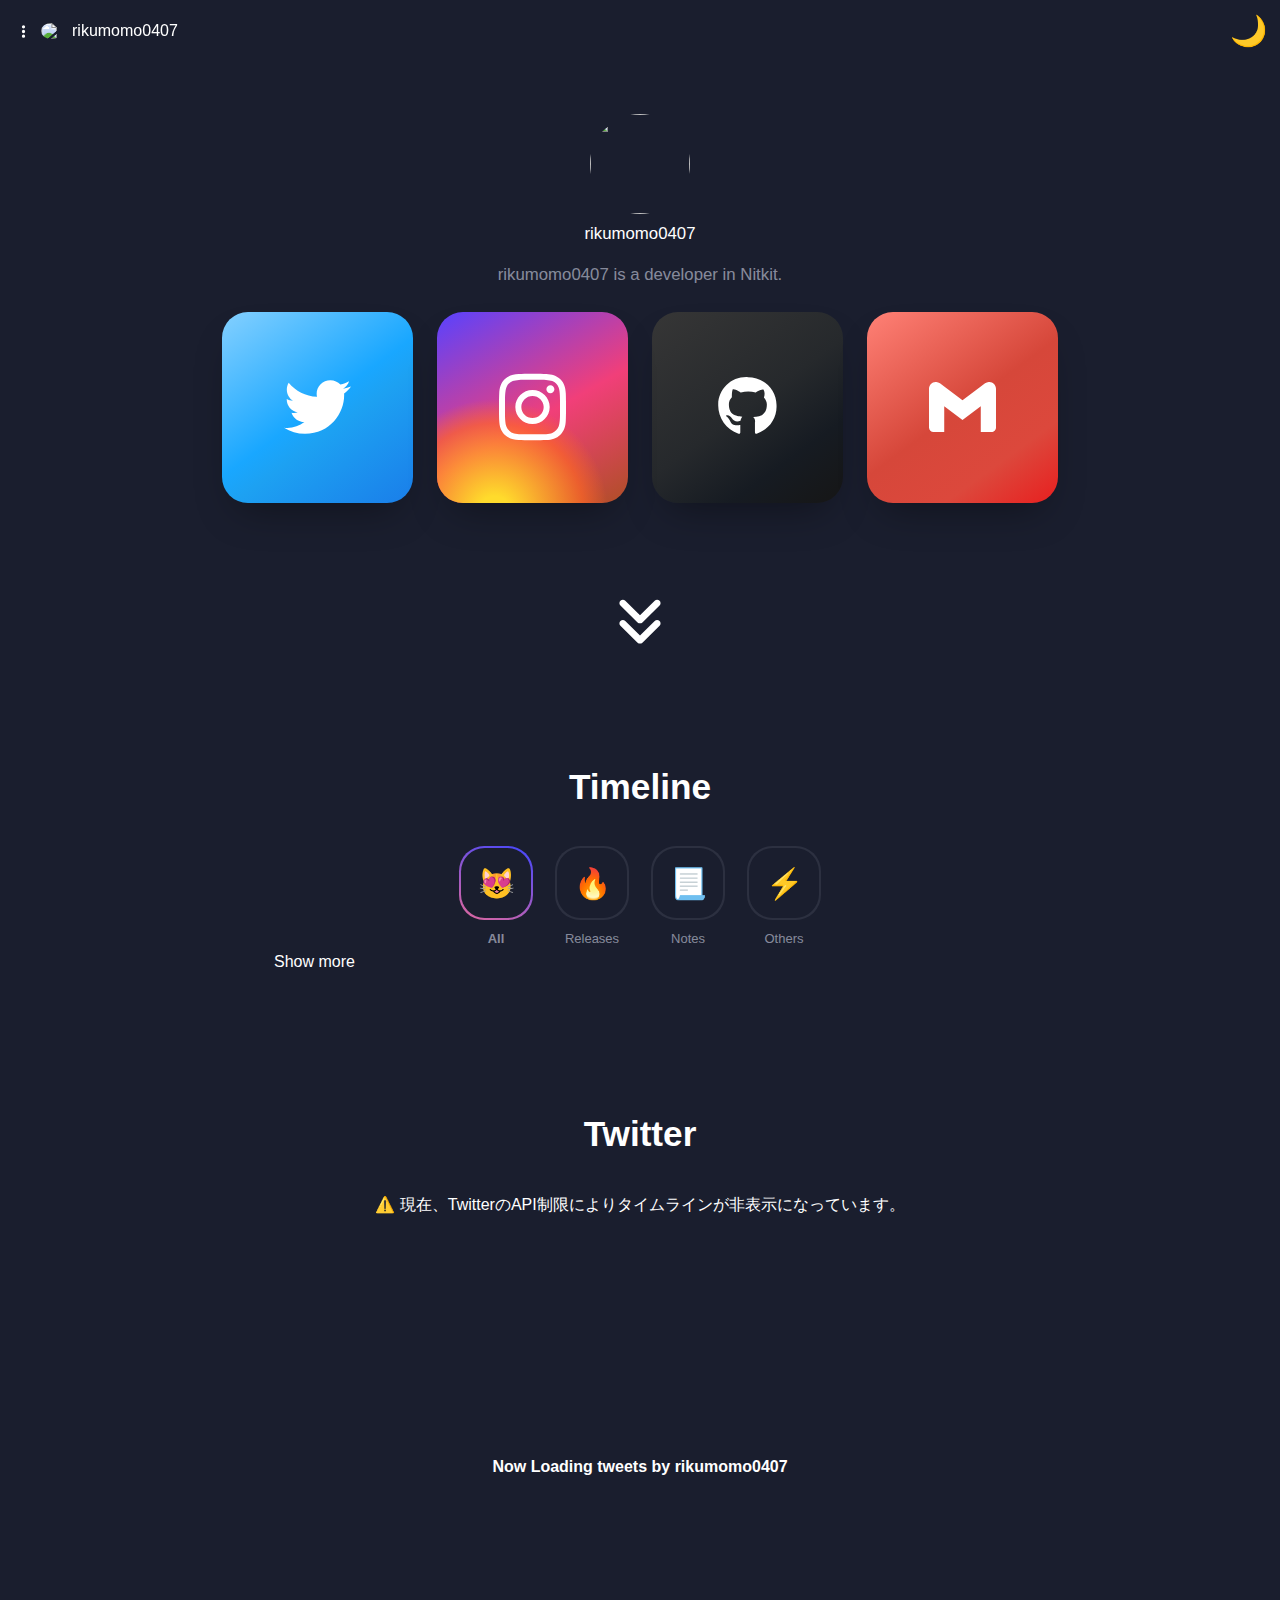
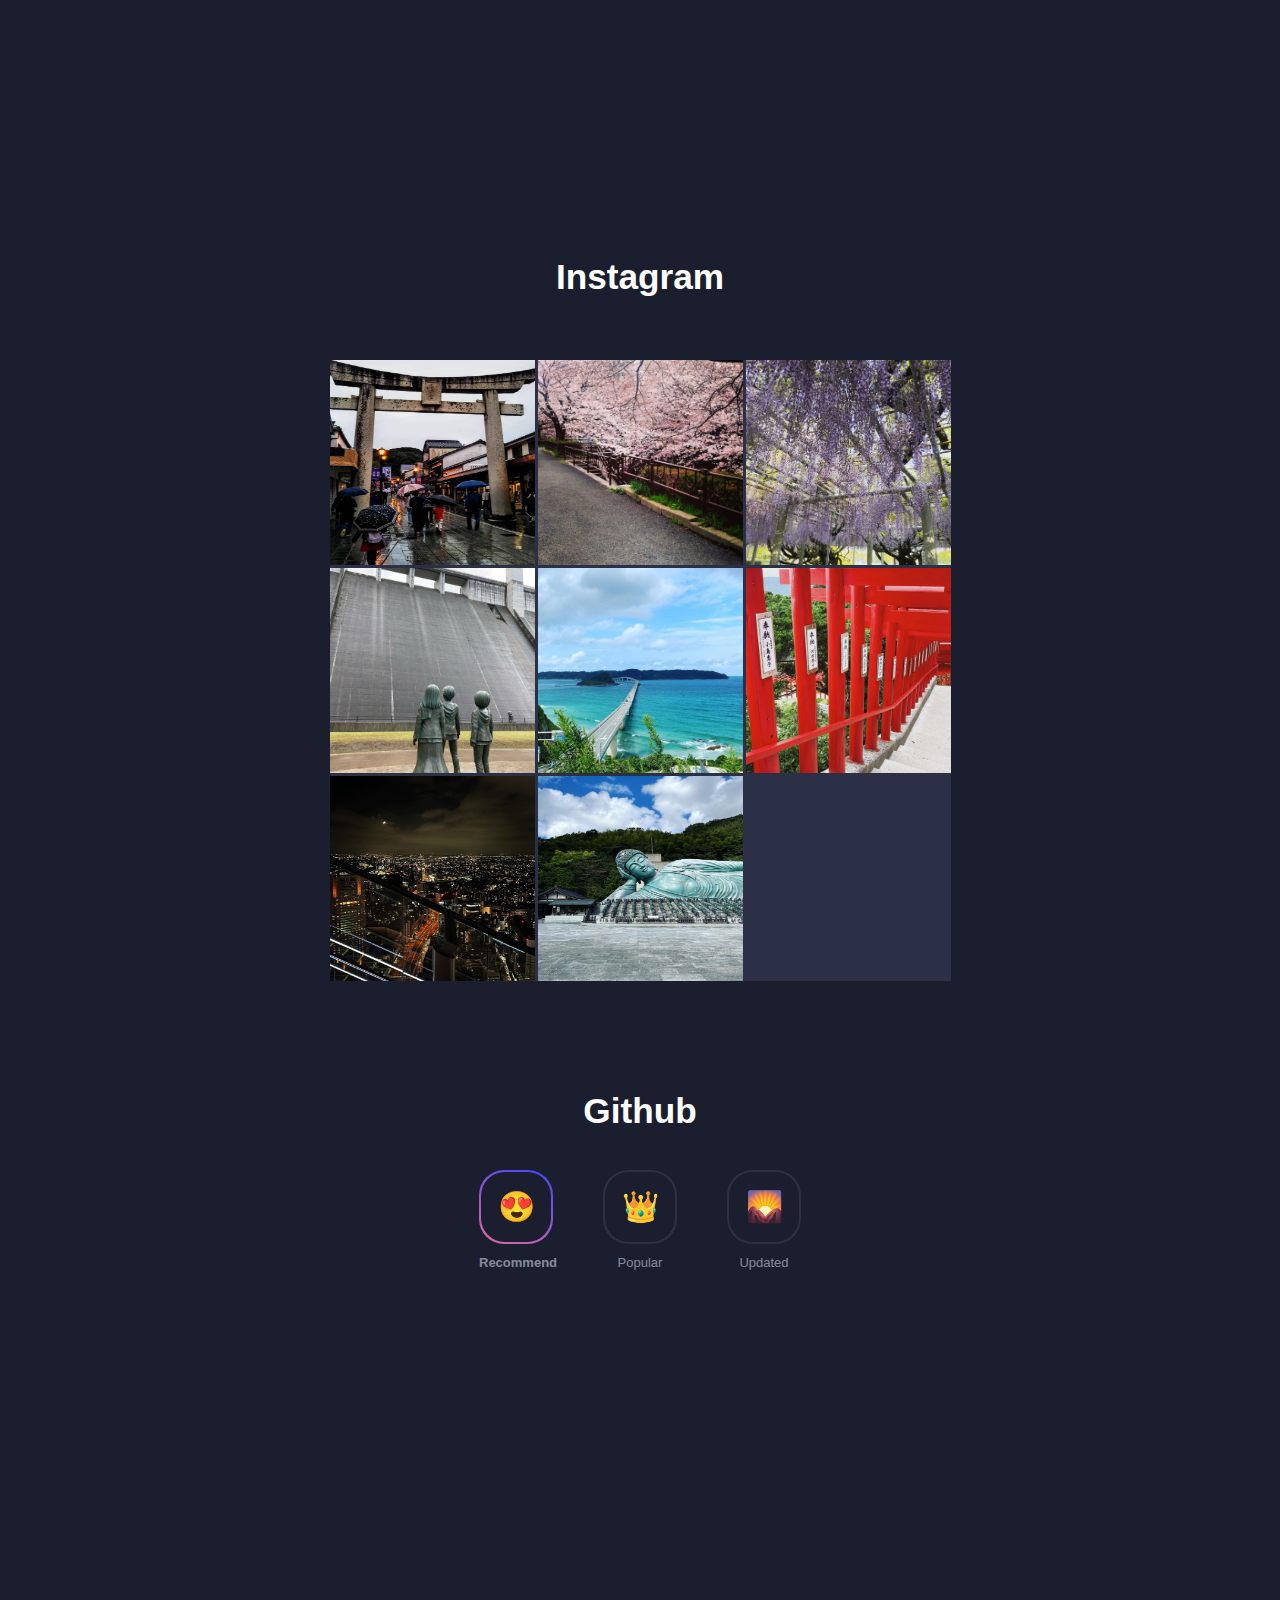
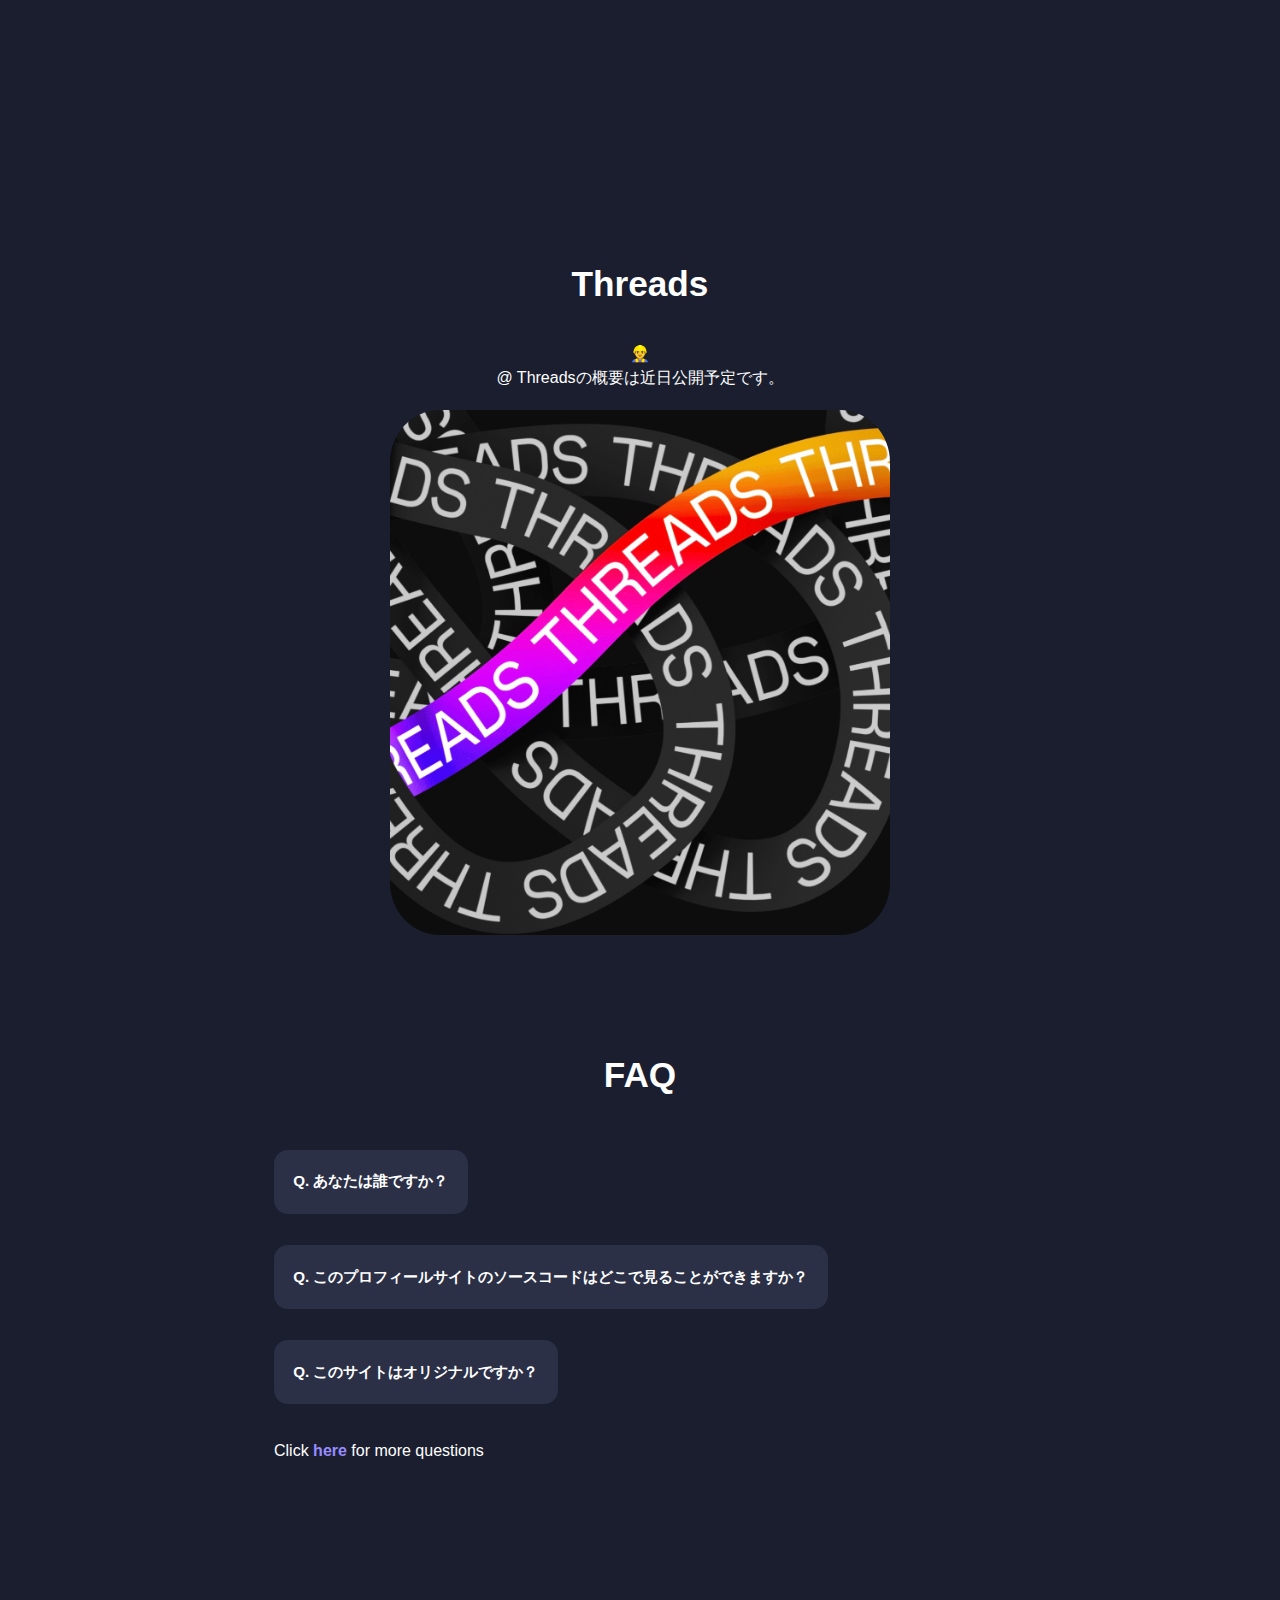
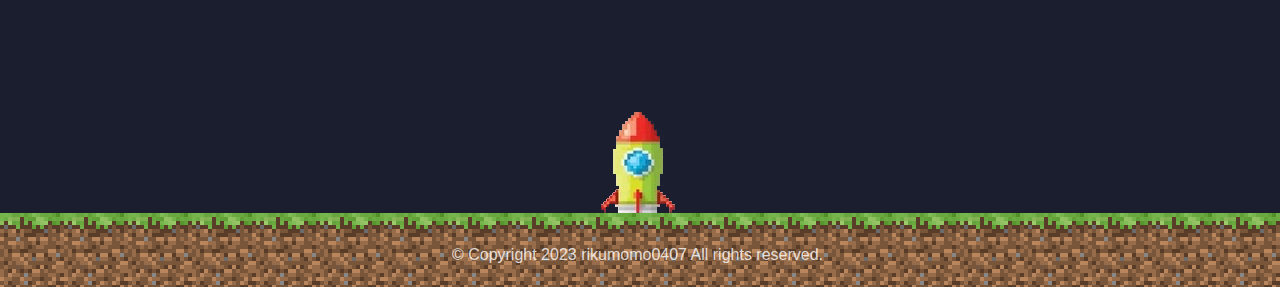
==== index.html @ d7cd2190 "index.html を更新" ====
<!DOCTYPE html>
<html lang="ja">
<head>
    <meta charset="UTF-8">
    <meta name="viewport" content="width=device-width, initial-scale=1, minimum-scale=1, user-scalable=yes">
    <title>rikumomo0407's profile</title>   
    <script type="module">
        document.documentElement.classList.remove('no-js');
        document.documentElement.classList.add('js');
    </script>
    <link rel="stylesheet" href="style.css">
    <meta name="description" content="rikumomo0407's profile site.">
    <meta property="og:title" content="rikumomo0407's profile">
    <meta property="og:description" content="rikumomo0407's profile site.">
    <meta property="og:image" content="https://avatars.githubusercontent.com/rikumomo0407">
    <meta property="og:image:alt" content="rikumomo0407's icon">
    <meta property="og:locale" content="ja_JP">
    <meta property="og:type" content="website">
    <meta property="og:url" content="https://rikumomo0407.github.io/profile">
    <meta name="twitter:card" content="summary">
    <meta name="twitter:site" content="@rikumomo0407" />
    <meta name="twitter:title" content="プロフィールサイトを開設しました" />
    <meta name="twitter:description" content="rikumomo0407のプロフィールサイトです。" />
    <meta name="twitter:image" content="https://avatars.githubusercontent.com/rikumomo0407" />
    <link rel="canonical" href="https://rikumomo0407.github.io/profile">
    <link rel="icon" href="https://avatars.githubusercontent.com/rikumomo0407">
    <link rel="apple-touch-icon" href="https://avatars.githubusercontent.com/rikumomo0407"/>
    <meta name="theme-color" content="#FFFFFF">
</head>
<body id="pagetop">
    <script src="menu.js"></script>
    <header>
        <div id="menu">
            <input type="checkbox" id="menu-button">
            <label id="menu-label" for="menu-button">
                <div id="menuicon"><img src="images/svg/menu.svg"></div>
                <div id="usericon"><img src="https://avatars.githubusercontent.com/rikumomo0407"></div>
                <div id="username"><span>rikumomo0407</span></div>
            </label>
            <div id="index">
                <ul>
                    <li><a href="#pagetop">TOP</a></li>
                    <li><a href="#timeline">TIMELINE</a></li>
                    <li><a href="#twitter">TWITTER</a></li>
                    <li><a href="#instagram">INSTAGRAM</a></li>
                    <li><a href="#github">GITHUB</a></li>
                    <li><a href="#threads">THREADS</a></li>
                    <li><a href="#qanda">FAQ</a></li>
                </ul>
            </div>
        </div>
        <div id="darkmode">
            <script src="darkmode.js"></script>
            <input type="checkbox" id="mode-button">
            <label id="rotate" for="mode-button"></label>
        </div>
    </header>
    <div id="top">
        <div id="profile-icon">
            <img src="https://avatars.githubusercontent.com/rikumomo0407">
            <p>rikumomo0407</p>
            <p id="description">rikumomo0407 is a developer in Nitkit.</p>
        </div>
       	<div id="sns">
            <div id="container">
       			<div id="twitter-icon"><a href="https://twitter.com/rikumomo0407"><img src="images/svg/twitter.svg" alt="twitter"></a></div>
       			<div id="instagram-icon"><a href="https://www.instagram.com/rikumomo0407"><img src="images/svg/instagram.svg" alt="instagram"></a></div>
       			<div id="github-icon"><a href="https://github.com/rikumomo0407"><img src="images/svg/github.svg" alt="github"></a></div>
                <div id="gmail-icon"><a href="https://mail.google.com/mail/?view=cm&to=rikumomo0407@gmail.com"><img src="images/svg/gmail.svg" alt="gmail"></a></div>
            </div>
       	</div>
        <div id="scroll"><img src="images/svg/scroll.svg"></div>
    </div>
    <script src="category.js"></script>
    <div id="timeline">
        <h1>Timeline</h1>
        <nav class="filter">
            <input type="radio" name="filter_button" value="all" id="all" checked>
            <label for="all"><p><span>😻</span></p><span>All</span></label>
            <input type="radio" name="filter_button" value="releases" id="releases">
            <label for="releases"><p><span>🔥</span></p><span>Releases</span></label>
            <input type="radio" name="filter_button" value="notes" id="notes">
            <label for="notes"><p><span>📃</span></p><span>Notes</span></label>
            <input type="radio" name="filter_button" value="others" id="others">
            <label for="others"><p><span>⚡</span></p><span>Others</span></label>
        </nav>
        <div></div>
        <input type="radio" name="more_button" value="show_more" id="show_more">
        <label for="show_more">Show more</label>
    </div>
    <div id="twitter">
        <h1>Twitter</h1>
        <div>⚠️ 現在、TwitterのAPI制限によりタイムラインが非表示になっています。</div>
        <div id="twitter-setting">
            <a class="twitter-timeline" data-lang="en" data-width="600" data-height="500" data-theme="dark" href="https://twitter.com/rikumomo0407?ref_src=twsrc%5Etfw" data-chrome="noheader nofooter noscrollbar transparent">Now Loading tweets by rikumomo0407</a>
            <script async src="https://platform.twitter.com/widgets.js" charset="utf-8"></script>
        </div>
    </div>
    <div id="instagram">
        <h1>Instagram</h1>
        <div id="instagram-setting">
            <div id="scroll-box">
                <a href="https://www.instagram.com/p/B5Pt82AhKPM/"><img src="images/instagram/1.jpg"></a>
                <a href="https://www.instagram.com/p/B-Wl2H8hY7Q/"><img src="images/instagram/2.jpg"></a>
                <a href="https://www.instagram.com/p/CNzNMcBBft7/"><img src="images/instagram/3.jpg"></a>
                <a href="https://www.instagram.com/p/COY_3xlhHWe/"><img src="images/instagram/4.jpg"></a>
                <a href="https://www.instagram.com/p/CURT_mvhcll/"><img src="images/instagram/5.jpg"></a>
                <a href="https://www.instagram.com/p/CURkxPCBHLQ/"><img src="images/instagram/6.jpg"></a>
                <a href="https://www.instagram.com/p/CiFq8gyhPnx/"><img src="images/instagram/7.jpg"></a>
                <a href="https://www.instagram.com/p/CjlGh8vh5iN/"><img src="images/instagram/8.jpg"></a>
            </div>
        </div>
    </div>
    <div id="github">
        <h1>Github</h1>
        <nav class="filter">
            <input type="radio" name="category_button" value="recommend" id="recommend" checked>
            <label for="recommend"><p><span>😍</span></p><span>Recommend</span></label>
            <input type="radio" name="category_button" value="popular" id="popular">
            <label for="popular"><p><span>👑</span></p><span>Popular</span></label>
            <input type="radio" name="category_button" value="updated" id="updated">
            <label for="updated"><p><span>🌄</span></p><span>Updated</span></label>
        </nav>
        <div>
            <section id="recommend-repo">
            </section>
            <section id="popular-repo">
            </section>
            <section id="updated-repo">
            </section>
        </div>
    </div>
    <div id="threads">
        <h1>Threads</h1>
        <div>👷‍♂️<br>@ Threadsの概要は近日公開予定です。</div>
        <div id="threads-setting">
            <img src="images/png/IMG_0649.jpeg">
        </div>
    </div>
    <div id="qanda">
        <h1>FAQ</h1>
        <ul>
            <li>
                <input type="checkbox" id="question-A">
                <label for="question-A" class="bubble">Q.&nbsp;あなたは誰ですか？</label>
                <div id="answer" class="bubble">A.<p>私は主にPythonやJavascript、Arduino IDEなどを使ってプログラムや電子工作を趣味で楽しんでいる高専生です。詳しくは<a href="https://github.com/rikumomo0407">Gihubアカウント</a>や<a href="https://rikumomo0407.github.io/profile">SNS</a>等をご覧ください。</p></div>
            </li>
            <li>
                <input type="checkbox" id="question-B">
                <label for="question-B" class="bubble">Q.&nbsp;このプロフィールサイトのソースコードはどこで見ることができますか？</label>
                <div id="answer" class="bubble">A.<p>ソースコードはGithubで公開しています。<a href="https://github.com/rikumomo0407/profile">ここ</a>からレポジトリを見ることができます。</p></div>
            </li>
            <li>
                <input type="checkbox" id="question-C">
                <label for="question-C" class="bubble">Q.&nbsp;このサイトはオリジナルですか？</label>
                <div id="answer" class="bubble">A.<p>部分的にそうです。他サイトから着想得たデザインや機能等がありますので似ている部分もあるかもしれません。参考にしたサイトは<a href="https://raw.githubusercontent.com/rikumomo0407/profile/main/reference.txt">ここ</a>から確認することができます。</p></div>
            </li>
        </ul>
        <div id="message">Click <a href="https://mail.google.com/mail/?view=cm&to=rikumomo0407@gmail.com&su=Qestion-Wallpaper-Searcher">here</a> for more questions</div>
    </div>
    <footer>
        <script src="rocket.js"></script>
        <div id="rocket"><img src="images/png/rocket.png" width="74" height="178"></div>
        <p>© Copyright 2023 rikumomo0407 All rights reserved.</p>
    </footer>
</body>
</html>
---- style.css ----
*,*::before,*::after{box-sizing:border-box}*{margin:0}html,body{height:100%}body{line-height:1.5;-webkit-font-smoothing:antialiased}img,picture,video,canvas,svg{display:block;max-width:100%}input,button,textarea,select{font:inherit}p,h1,h2,h3,h4,h5,h6{overflow-wrap:break-word}#root,#__next{isolation:isolate}

body{
    font-family: Inter,Helvetica Neue,Arial,Hiragino Kaku Gothic ProN,Hiragino Sans,Meiryo,sans-serif;
    color: #fff;
    background-color:  var(--bg-color);
    transition-duration: 1s;
    transition-property: color, background-color;
    --bg-color: #1a1e2e;
    --bg-header-color: rgba(26, 30, 46, 0.5);
    --bg-index-color: rgba(201, 201, 201, 0.5);
    --bg-bubble-color: #2b3047;
    --bg-filter-uncheck-color: rgba(232,231,255,.09);
    --bg-filter-check-color: linear-gradient(25deg,#e1689d,#4046ff);
    --bg-filter-dot-color: #4f536a;
    --bg-filter-icon-color: rgb(73, 73, 73);
    --bg-repo-color: #22272e;
    --bg-qanda-answer-color: #5500ff;
    --border-repo-color: #30363d;
    --font-pale-color: rgba(228, 232, 250, .55);
    --font-repo-color: #7d8590;
    --font-repo-title-color: #2f81f7;
    --font-bubble-color: #fff;
}

.mode-light{
    --bg-color: #9cd6ef;
    --bg-header-color: rgb(154, 213, 239, 0.5);
    --bg-index-color: rgba(100, 100, 100, 0.5);
    --bg-bubble-color: #fff;
    --bg-filter-uncheck-color: rgba(232, 231, 255, 0.5);
    --bg-filter-check-color: linear-gradient(25deg, #f13f79, #ffd700);
    --bg-filter-dot-color: #f9f9ff;
    --bg-filter-icon-color: rgb(239, 239, 239);
    --bg-repo-color: #fff;
    --bg-qanda-answer-color: #00aeff;
    --border-repo-color: #d0d7de;
    --font-pale-color: rgba(255, 255, 255, 0.8);
    --font-repo-color: #57606a;
    --font-repo-title-color: #0969da;
    --font-bubble-color: #33374a;
}

a{
    color: #fff;
    text-decoration: none;
    font-size: 1rem;
    font-weight: 600;
}

ul, ol{
    list-style: none;
    padding: 0;
}

h1{
    margin-top: 4rem;
    font-size: 2.2rem;
    text-align: center;
    margin-bottom: 32px;
}

h2{
    font-size: 21px;
    margin-right: 31px;
    margin-bottom: 1rem;
}

input{
    display: none;
}

.bubble{
    position: relative;
    font-weight: 400;
    font-size: .95rem;
    font-weight: 700;
    margin-bottom: .3rem;
    padding: 1.3rem 1.2rem;
    border-radius: 14px;
    color: var(--font-bubble-color);
    background-color: var(--bg-bubble-color);
}

header{
    position: fixed;
    top: -1px;
    width: 100%;
    padding: 0 1rem;
    background-color: var(--bg-header-color);
    backdrop-filter: blur(16px);
    -webkit-backdrop-filter: blur(16px);
    z-index: 10;
}

#menu-label{
    display: flex;
    align-items: center;
    width: 165px;
    height: 24px;
    margin: 20px 0;
    cursor: pointer;
    
}

#menuicon img{
    width: 15px;
    height: 15px;
    margin-right: 10px;
}

#usericon img{
    width: 21px;
    width: 21px;
    border-radius: 50%;
}

#username{
    margin-left: 10px;
    font-size: 16px;
    font-weight: 500;
}

#index{
    display: none;
    width: 100%;
    padding-bottom: 10px;
}

#index a{
    display: block;
    width: 100%;
    padding: .5rem 1rem;
}

#index a:hover{
    background-color: var(--bg-index-color);
}

#darkmode label{
    position: absolute;
    top: -46px;
    right: -50px;
    width: 100px;
    height: 100px;
    font-size: 30px;
    transform: rotate(0);
    transition: transform 1s;
    cursor: pointer;
}

#darkmode label::before{
    content: "🌙";
    position: absolute;
    left: 0;
    bottom: 0;
}
#darkmode label::after{
    content: "🌞";
    position: absolute;
    right: 0;
    top: 0;
    transform: scale(1,-1);
}

#top{
    width: 100%;
    max-width: 900px;
    text-align: center;
    margin: 0 auto;
    padding: 50px 2rem 0;
    color: #fff;
}

#profile-icon{
    margin-top: 2rem;
    font-size: 1.05rem;
    font-weight: 500;
    line-height: 1.5;
}

#profile-icon img{
	display: inline-block;
	border-radius: 50%;
    width: 100px;
    height: 100px;
    margin-top: 2rem;
}

#description{
    margin-top: 1rem;
    color: var(--font-pale-color);
}

#container{
    display: grid;
    grid-template-columns: repeat(4,1fr);
    gap: 1.5rem;
    margin-top: 1.5rem;
}

#container div a{
    display: flex;
    align-items: center;
    justify-content: center;
    border-radius: 26px;
    box-shadow: 0 20px 40px -16px rgba(0,0,0,.4);
    aspect-ratio: 1/1;
    transition: .2s ease;
}

#container div a:hover{
    transform: translateY(-2px) scale(1.02);
}

#container img{
    width: 35%;
    z-index: 1;
}

#sns #twitter-icon a{
    background: linear-gradient(144deg,#84d0ff,#19a7ff 50%,#1da1f2 60%,#1a7ee9);
}

#sns #instagram-icon a{
    position: relative;
    overflow: hidden;
    background: linear-gradient(150deg, #5842ff 0%, #f13f79 55%, rgba(255, 105, 34, 0.65) 100%) no-repeat;
}

#sns #instagram-icon a::before{
    content: '';
    position: absolute;
    top: 45%;
    left: -30%;
    width: 120%;
    aspect-ratio: 1/1;
    background: radial-gradient(#ffdb2c 10%, rgba(255, 105, 34, 0.65) 55%, rgba(255, 88, 96, 0) 70%);
}

#sns #github-icon a{
    background: linear-gradient(144deg,#363636,#26292c 50%,#161b22,#161616);
}

#sns #gmail-icon a{
    background: linear-gradient(144deg,#ff8176,#d6473a 50%,#dc483c,#e81f1f);
}

#scroll img{
    width: 3rem;
    margin: 90px auto 30px;
    animation: updown 2s infinite ease-in-out;
}

@keyframes updown {
    0% {
        transform: translateY(0);
    }
    50% {
        transform: translateY(30px);
    }
    100% {
        transform: translateY(0);
    }
}

#timeline{
    max-width: 780px;
    margin: 0 auto;
    padding: 20px 1.5rem;
}

.filter{
    display: flex;
    align-items: center;
    justify-content: center;
    gap: 22px;
}

.filter input{
    display: none;
}

.filter label{
    width: 74px;
    border: none;
    cursor: pointer;
    appearance: none;
    background: transparent;
    transition: .25s;
    outline-offset: 2px;
    text-align: center;
}

.filter label p{
    position: relative;
    display: flex;
    align-items: center;
    justify-content: center;
    margin-bottom: 6px;
    width: 100%;
    aspect-ratio: 1/1;
    border-radius: 34%;
    font-size: 30px;
    background: var(--bg-filter-uncheck-color);
}



.filter label p::after{
    content: "";
    position: absolute;
    inset: 2px;
    background: var(--bg-color);
    border-radius: 34%;
}

.filter label p span{
    z-index: 1;
}

.filter input:checked + label p{
    background: var(--bg-filter-check-color);
}

.filter label > span{
    font-size: 13px;
    font-weight: 500;
    color: var(--font-pale-color);
}

.filter input:checked + label > span{
    font-weight: 700;
}

#timeline section{
    display: flex;
    flex-wrap: wrap;
    margin-top: 2rem;
}

#timeline ul{
    position: relative;
}

#timeline ul::before{
    content: "";
    position: absolute;
    left: -2px;
    top: 10px;
    bottom: 0;
    width: 2px;
    background-color: var(--bg-filter-uncheck-color);
}

#timeline li{
    position: relative;
    display: flex;
}

#timeline li:not(:first-child){
    margin-top: 1.5rem;
}

#timeline li:last-child::before{
    content: "";
    position: absolute;
    left: -2px;
    top: 10px;
    bottom: 0;
    width: 2px;
    background-color: var(--bg-color);
}

#timeline .dot{
    position: absolute;
    display: flex;
    align-items: center;
    justify-content: center;
    border: 4px solid var(--bg-color);
    width: 16px;
    height: 16px;
    border-radius: 50%;
    top: 2px;
    left: -9px;
    background-color: var(--bg-filter-dot-color);
}

#timeline .log{
    padding-left: 32px;
}

.icon{
    width: 30px;
    height: 30px;
    text-align: center;
    line-height: 27px;
    position: absolute;
    content: '';
    bottom: -15px;
    right: 10px;
    background-color: var(--bg-filter-icon-color);
    border-radius: 50%;
    border: 2px solid var(--bg-color);
    z-index: 10;
}

#timeline li time{
    color: var(--font-pale-color);
}

.date{
    margin-bottom: 1rem;
}

#timeline div > label{
    width: 74px;
    border: none;
    cursor: pointer;
    appearance: none;
    background: red;
    transition: .25s;
    text-align: center;
}


#twitter{
    margin-top: 30px;
    padding: 20px 2rem;
    text-align: center;
}

#twitter-setting{
    display: flex;
    justify-content: center;
    align-items: center;
    height: 500px;
}

#instagram{
    margin-top: 30px;
    padding: 20px 2rem;
}

#instagram-setting{
    display: flex;
    justify-content: center;
}

#scroll-box{
    display: grid;
    grid-template-columns: repeat(3,1fr);
    gap: 3px;
    max-width: 621px;
    aspect-ratio: 1/1;
    margin-top: 1.5rem;
    overflow-y: scroll;
    background-color: var(--bg-bubble-color);
}

#scroll-box::-webkit-scrollbar{
    display:none;
}

#scroll-box img{
    width: 100%;
    aspect-ratio: 1/1;
}

#instagram-setting a{
   position: relative;
}

#instagram-setting a:hover::before{
    position: absolute;
    content: '投稿を見る';
    top: 0;
    left: 0;
    width: 100%;
    height: 100%;
    display: flex;
    justify-content: center;
    align-items: center;
    color: #fff;
    background-color: rgba(0, 0, 0, 0.5);
}

#github{
    max-width: 650px;
    margin: 0 auto;
    padding: 20px 1.5rem;
}

#github .filter{
    gap: 50px;
}

#github > div{
    position: relative;
    height: 500px;
}

#github section{
    position: absolute;
    top: 0;
    left: 0;
    width: 100%;
}

#github h2{
    margin-top: 30px;
    margin-bottom: 20px;
}

#github li{
    margin-bottom: 16px;
    padding: 16px;
    border-radius: 6px;
    border: 1px solid var(--border-repo-color);
    color: var(--font-repo-color);
    font-size: 12px;
    background-color: var(--bg-repo-color);
}

.repo-title a{
    display: inline-block;
    width: 100%;
    color: var(--font-repo-title-color);
}

.repo-title a:hover{
    text-decoration: underline;
}

.repo-desc{
    margin-top: 8px;
    margin-bottom: 16px;
}

.repo-lang span{
    position: relative;
    top: 1px;
    display: inline-block;
    width: 12px;
    height: 12px;
    margin-right: 3px;
    border: 1px solid rgba(255,255,255,0.2);
    border-radius: 50%;
}

#recommend-repo{
    display: block;
}

#popular-repo, #updated-repo{
    display: none;
}

#threads{
    margin-top: 30px;
    text-align: center;
}

#threads-setting{
    display: flex;
    justify-content: center;
    align-items: center;
    padding: 20px 1.5rem;
}

#threads img{
    width: 100%;
    max-width: 500px;
    border-radius: 10%;
}

#qanda{
    max-width: 780px;
    margin: 0 auto;
    padding: 30px 1.5rem 350px;
}

#qanda ul{
    list-style: none;
}

#qanda li{
    margin-bottom: 10px;
}

#qanda li p{
    margin-left: 10px;
}

#qanda a{
    color: #00ffb3;
}

#qanda label{
    display: inline-block;
    cursor: pointer;
}

#qanda .bubble{
    margin-top: 1rem;
}

#answer{
    display: none;
    width: fit-content;
    color: #fff;
    background: var(--bg-qanda-answer-color);
}

input[type="checkbox"]:checked ~ #answer{
    display: flex;
    animation: SlideLabel 1s;
}

@keyframes SlideLabel {
    from {
        opacity: 0;
        transform: translateY(-10px);
    }
    to {
        opacity: 1;
        transform: translateY(0);
    }
}

#qanda #message{
    margin-top: 30px;
}

#qanda #message a{
    color: #968cff;
}

footer{
    width: 100%;
    position: relative;
    display: flex;
    justify-content: center;
	align-items: center;
    padding: 30px 20px 20px 15px;
    text-align: center;
    color: rgba(255, 255, 255, 0.8);
    background-image: url("images/png/ground.png");
    background-repeat: no-repeat;
}

#rocket{
    position: absolute;
    top: -101px;
    display: flex;
    justify-content: center;
    height: 101px;
    overflow: hidden;
}

#rocket img{
    cursor: pointer;
}

@media screen and (max-width: 500px){
    #container{
        grid-template-columns: repeat(2,1fr);
    }
}

@media screen and (max-width: 330px){
    #filter{
        flex-wrap: wrap;
    }
}

@media screen and (max-width: 260px){
    #menu-label{
        width: 16px;
    }
    #usericon, #username{
        display: none;
    }
}
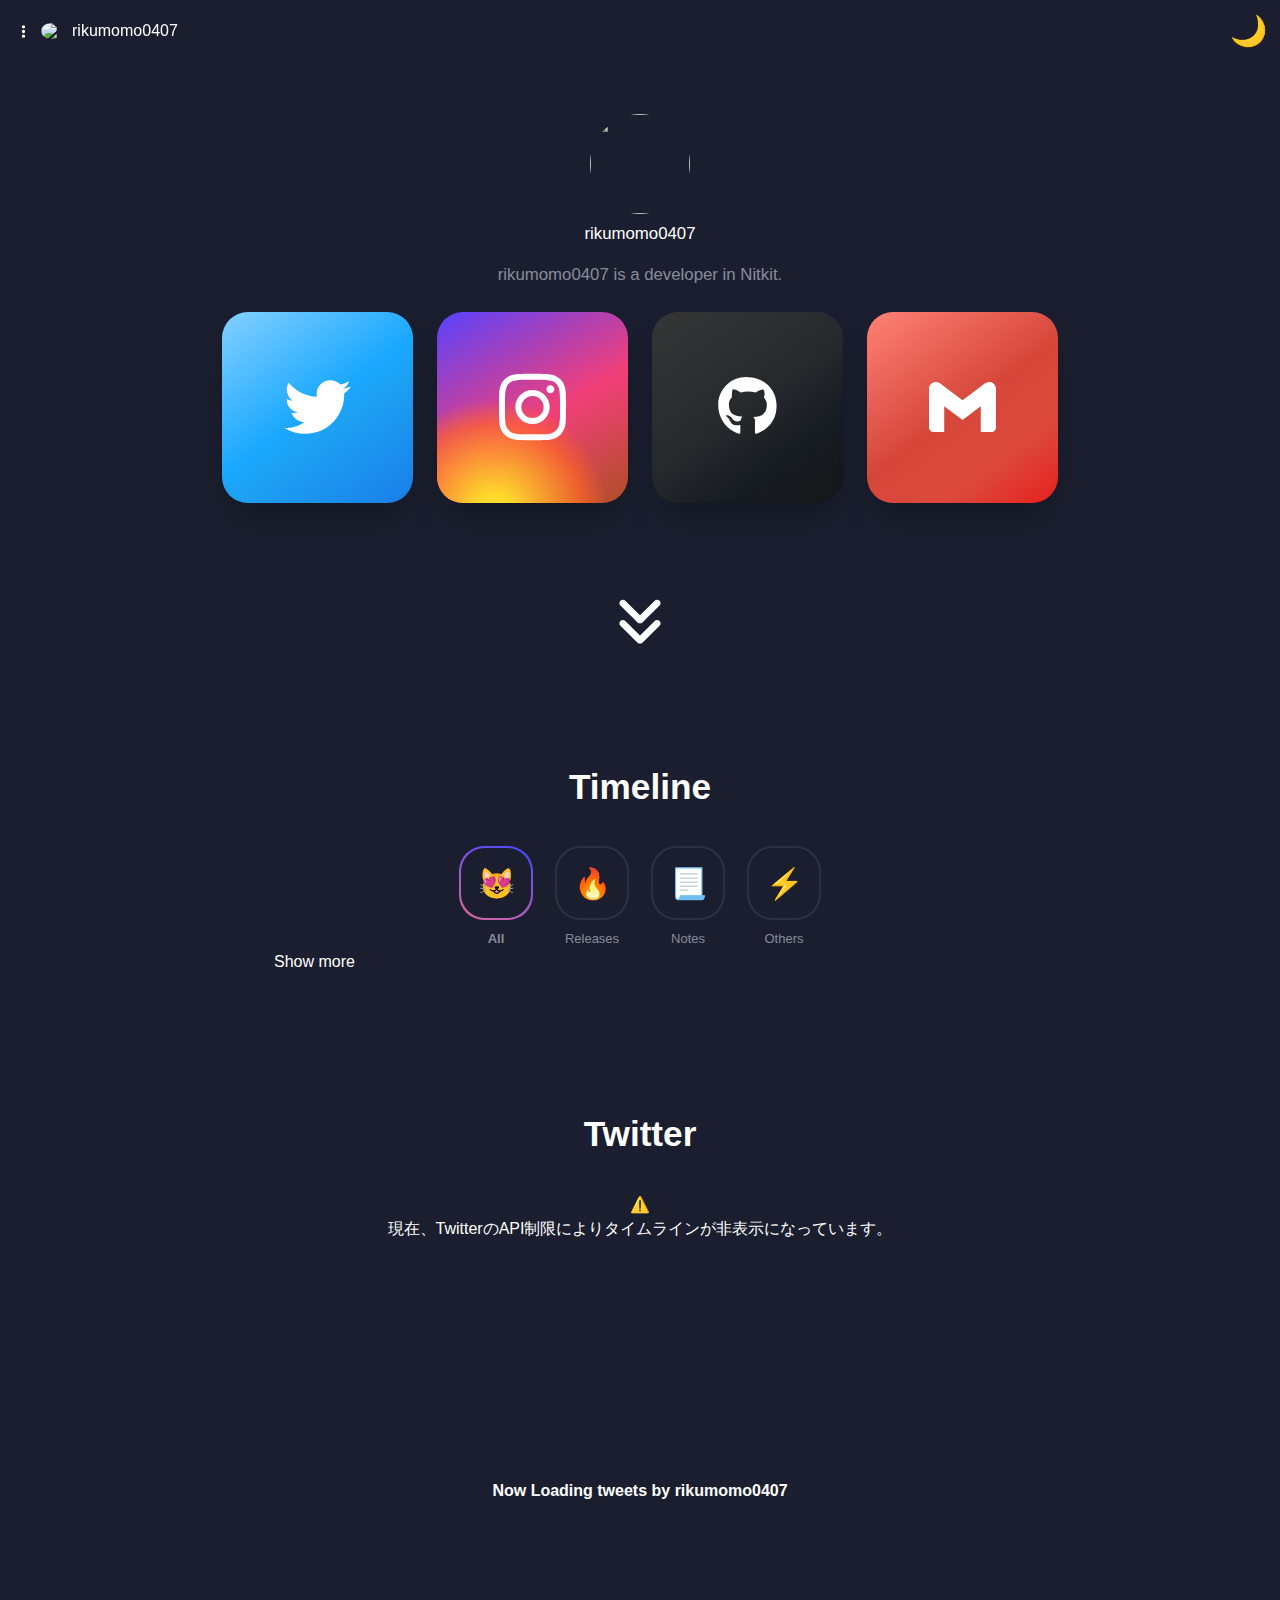
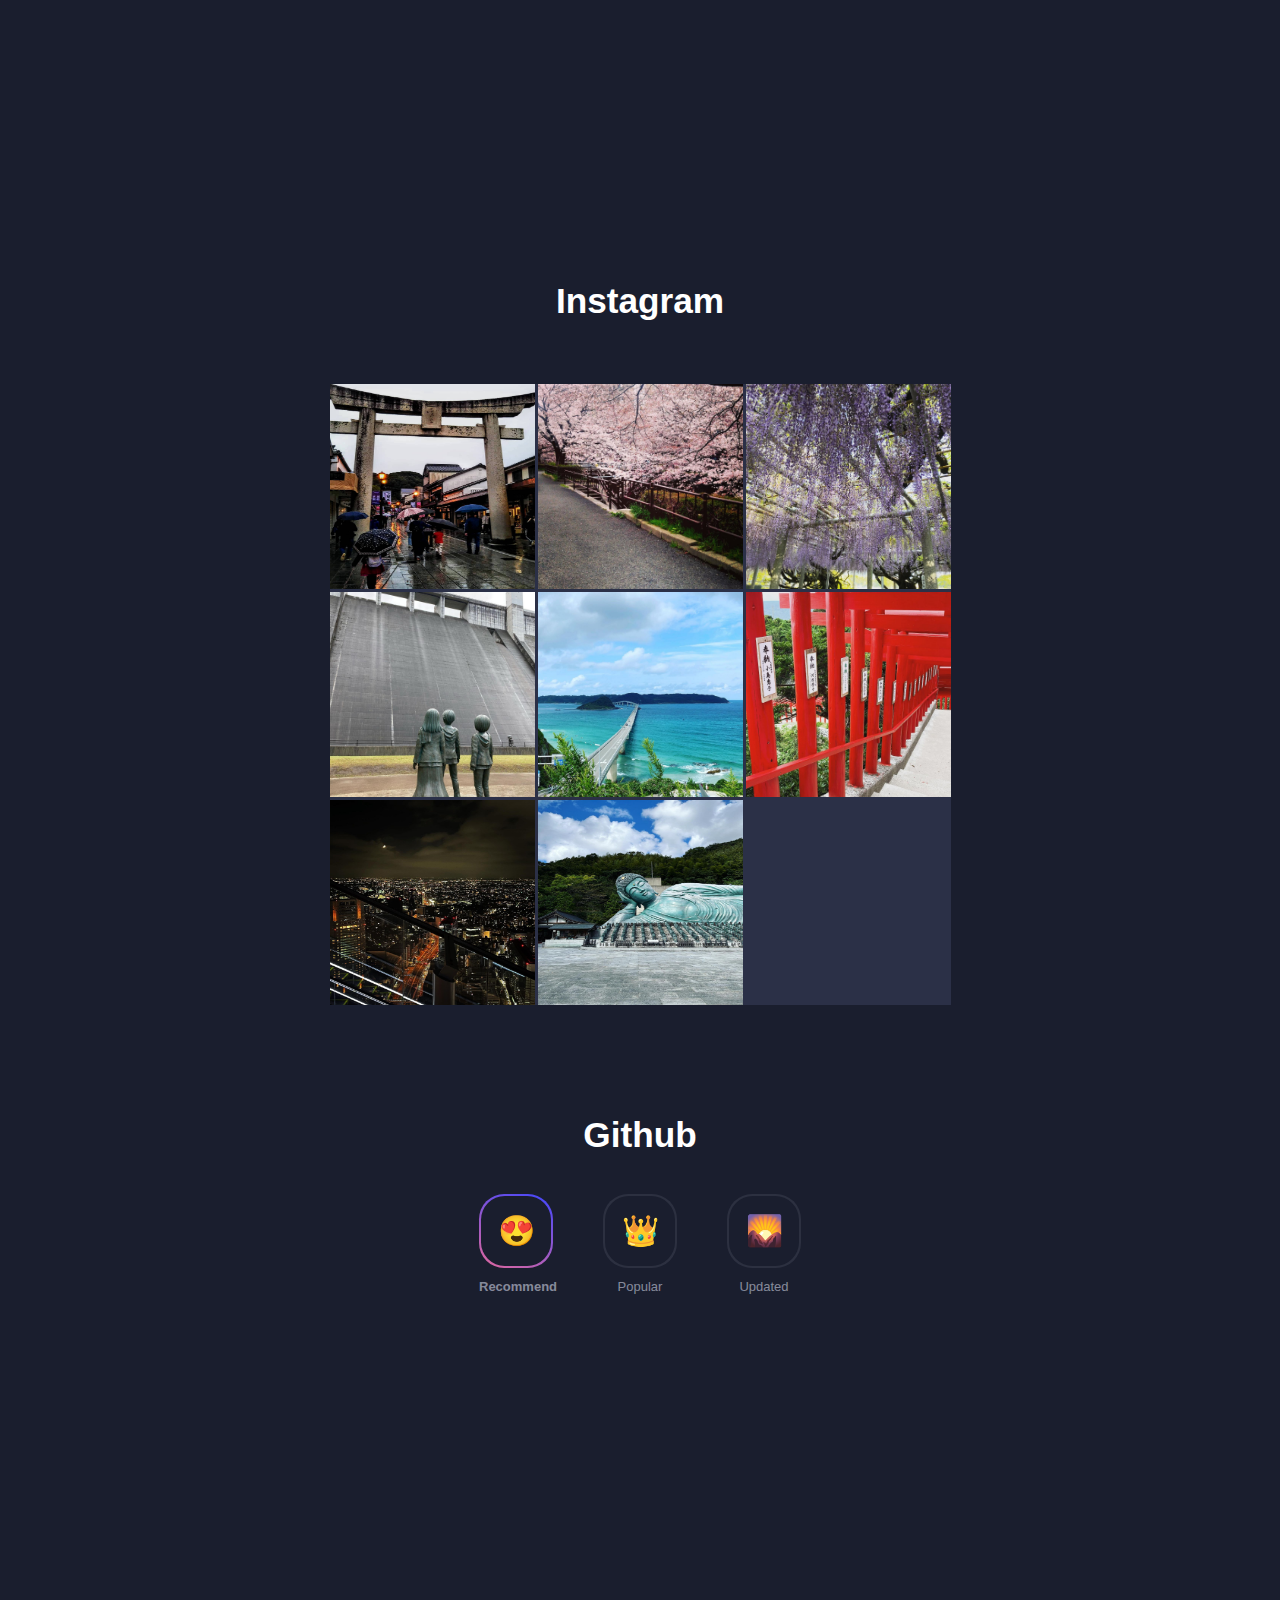
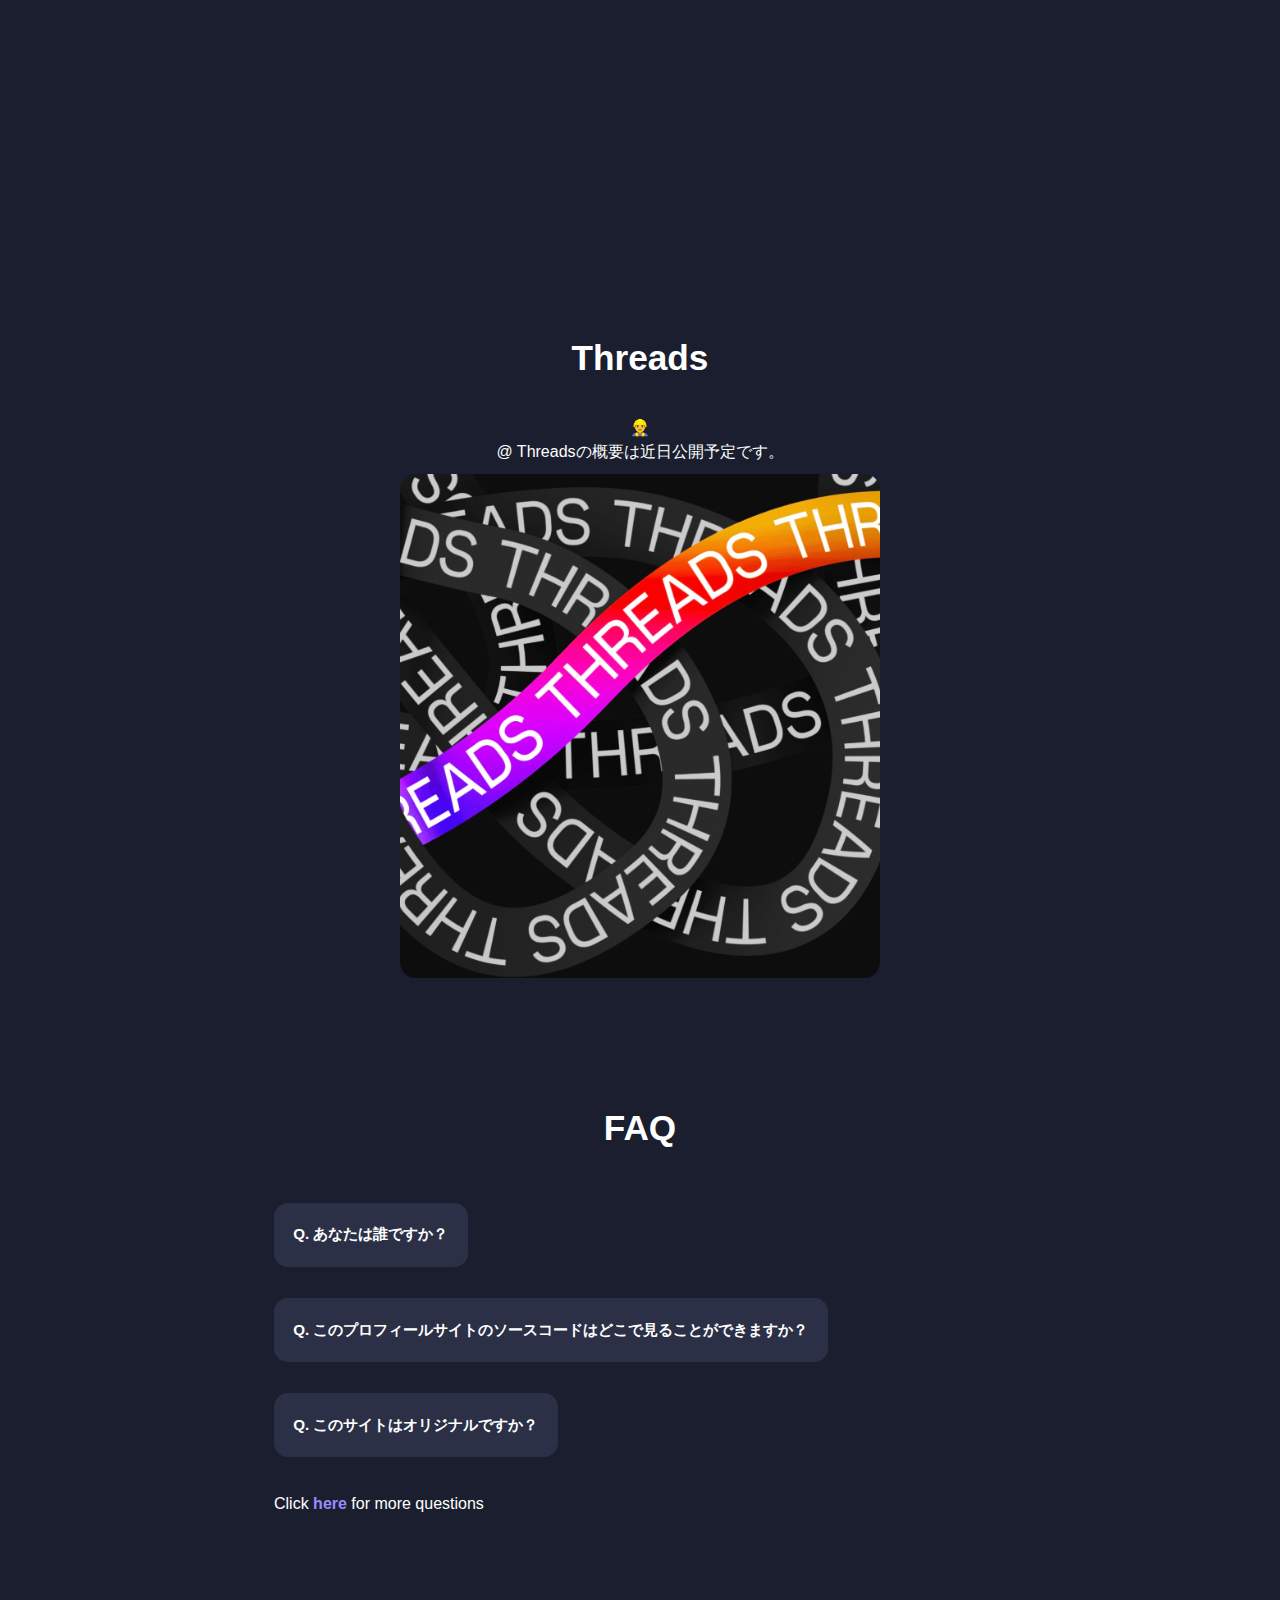
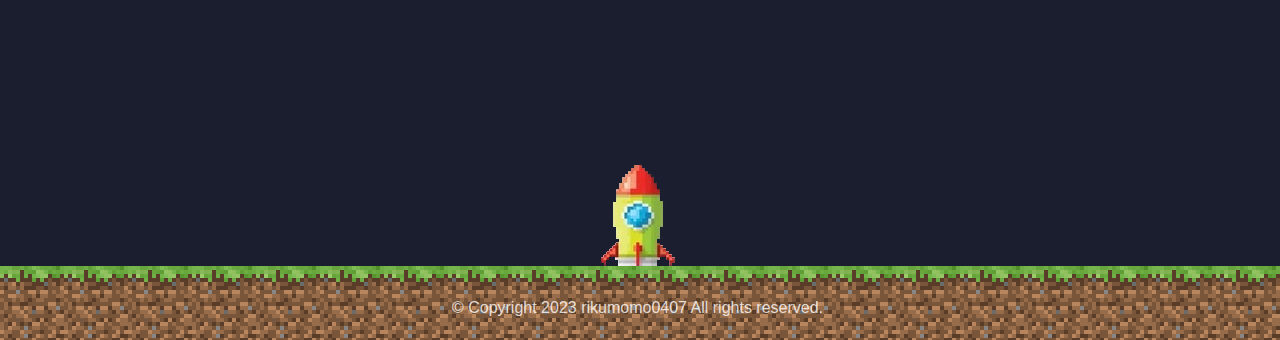
==== commit b0f8b651: "index.html を更新" ====
--- a/index.html
+++ b/index.html
@@ -90,7 +90,7 @@
     </div>
     <div id="twitter">
         <h1>Twitter</h1>
-        <div>⚠️ 現在、TwitterのAPI制限によりタイムラインが非表示になっています。</div>
+        <div>⚠️<br>現在、TwitterのAPI制限によりタイムラインが非表示になっています。</div>
         <div id="twitter-setting">
             <a class="twitter-timeline" data-lang="en" data-width="600" data-height="500" data-theme="dark" href="https://twitter.com/rikumomo0407?ref_src=twsrc%5Etfw" data-chrome="noheader nofooter noscrollbar transparent">Now Loading tweets by rikumomo0407</a>
             <script async src="https://platform.twitter.com/widgets.js" charset="utf-8"></script>
--- a/style.css
+++ b/style.css
@@ -559,19 +559,20 @@
 #threads{
     margin-top: 30px;
     text-align: center;
+    padding: 20px 1.5rem;
 }
 
 #threads-setting{
     display: flex;
     justify-content: center;
     align-items: center;
-    padding: 20px 1.5rem;
 }
 
 #threads img{
     width: 100%;
     max-width: 500px;
-    border-radius: 10%;
+    border-radius: 5%;
+    padding: 10px;
 }
 
 #qanda{
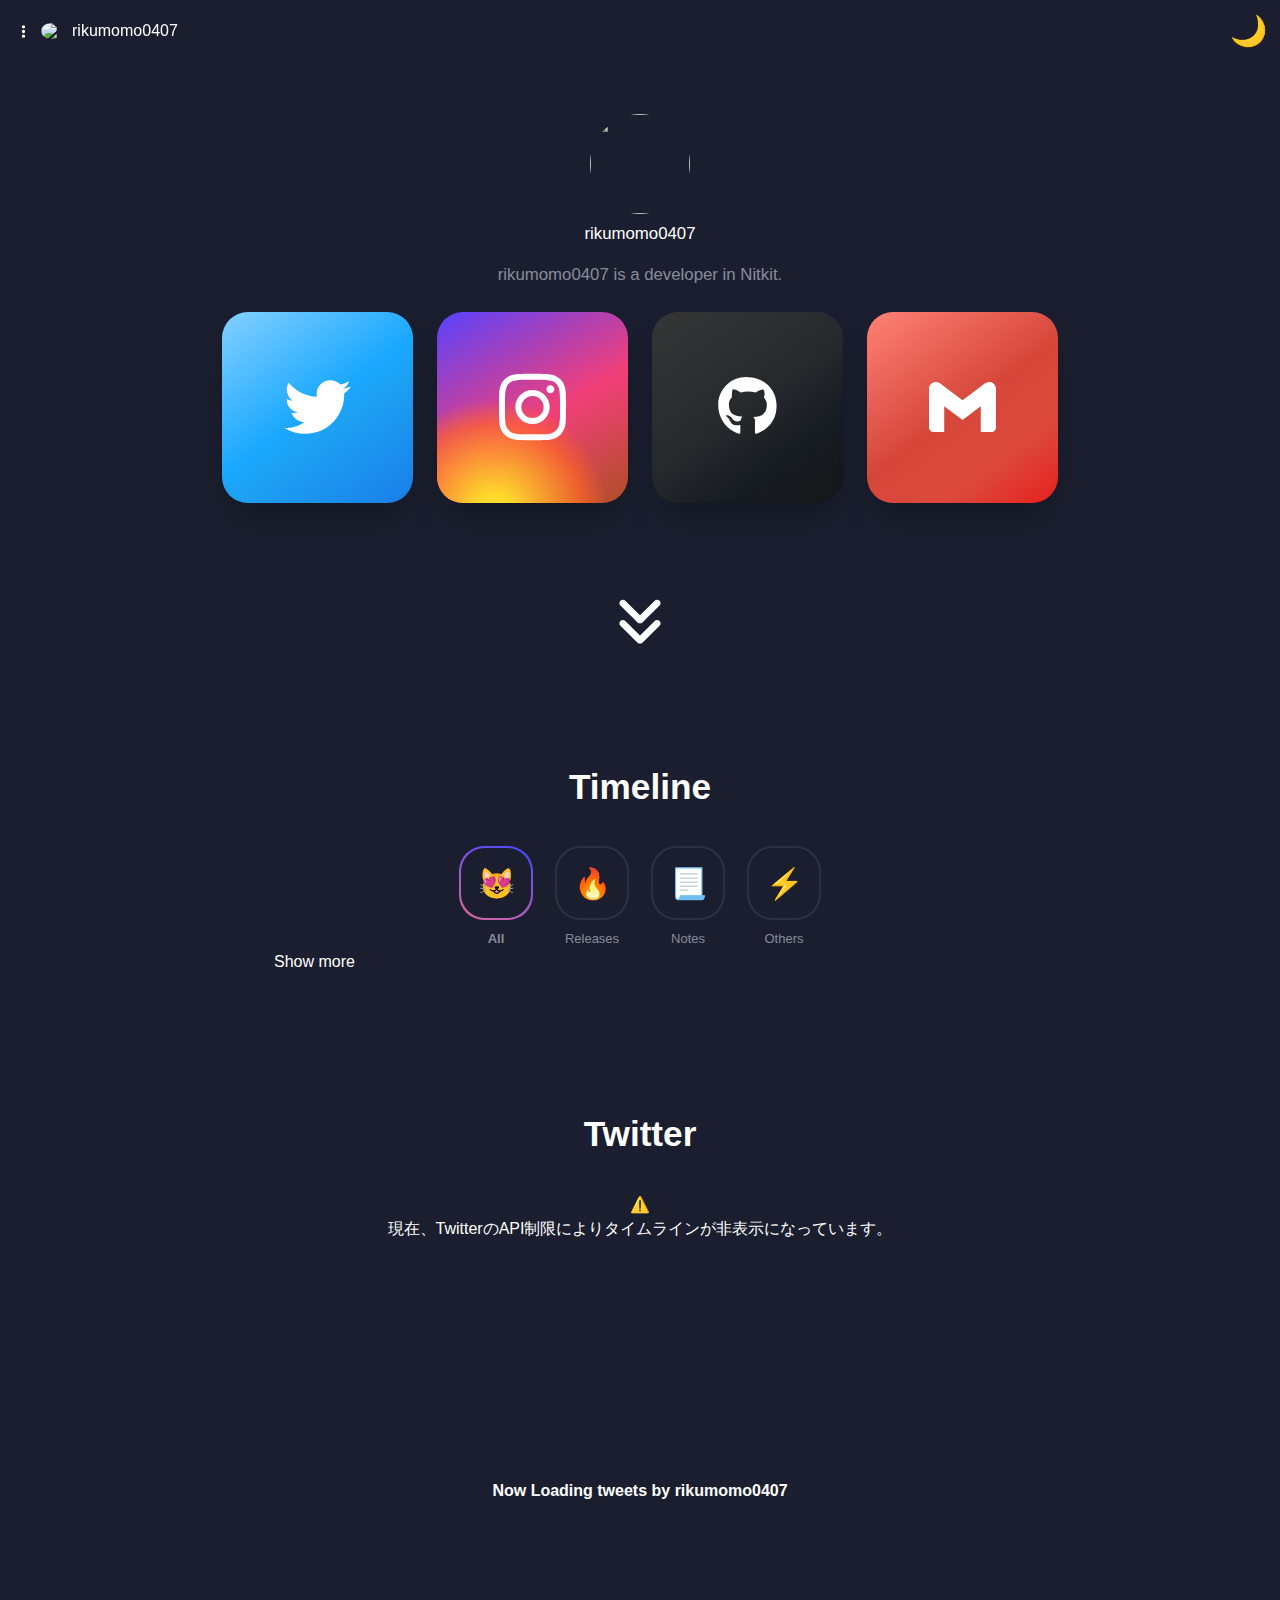
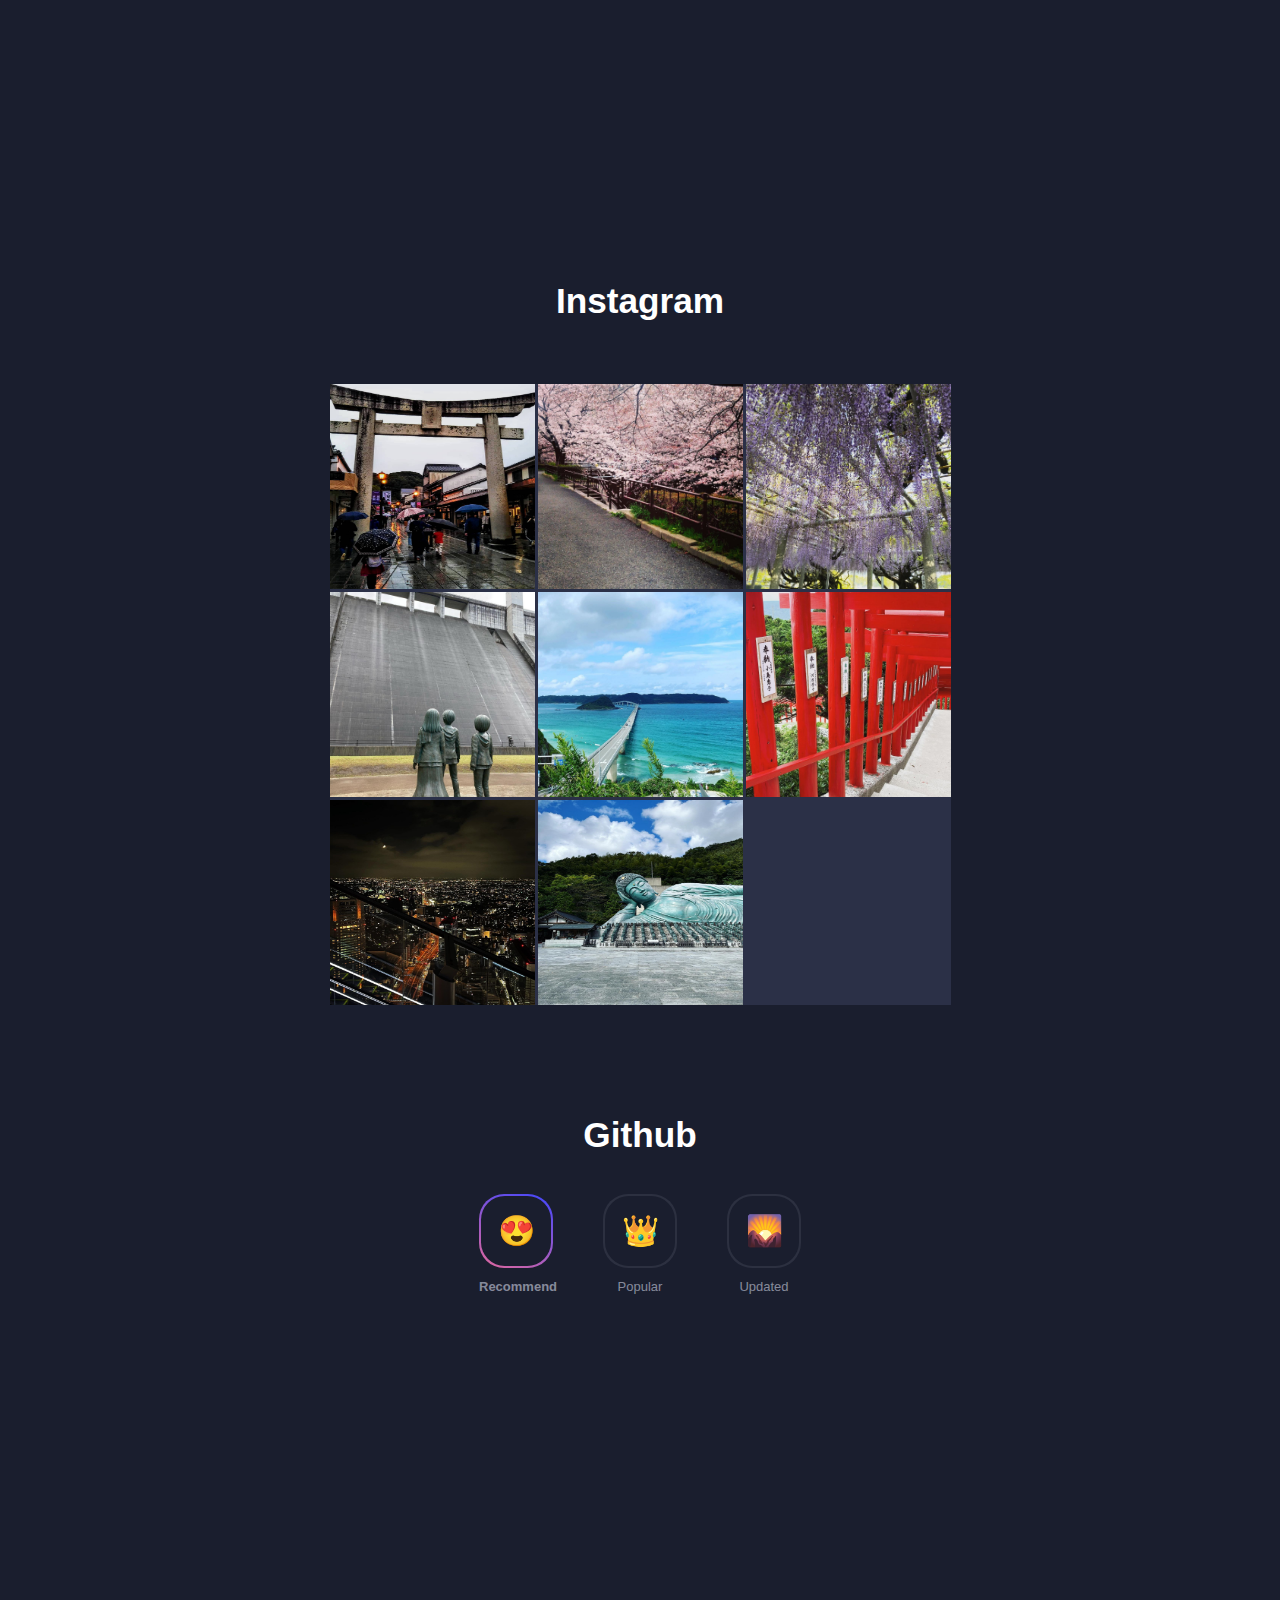
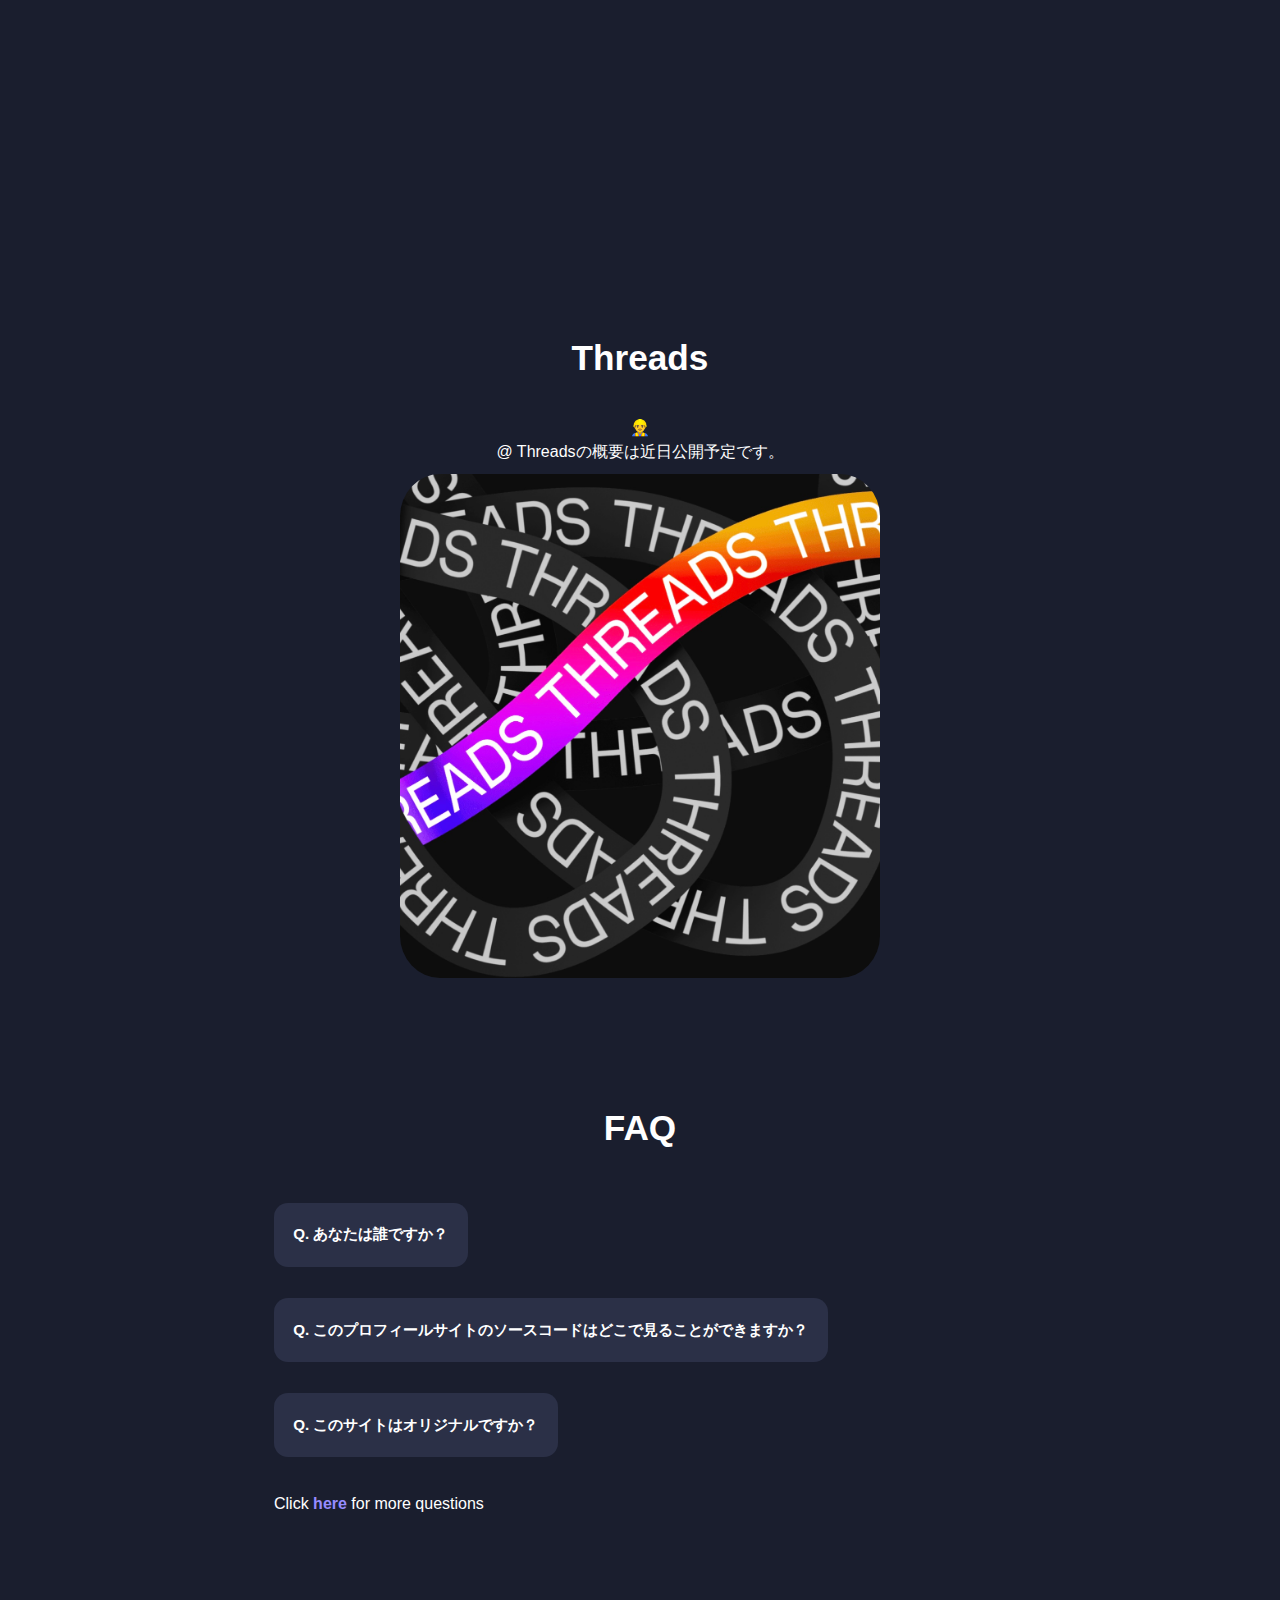
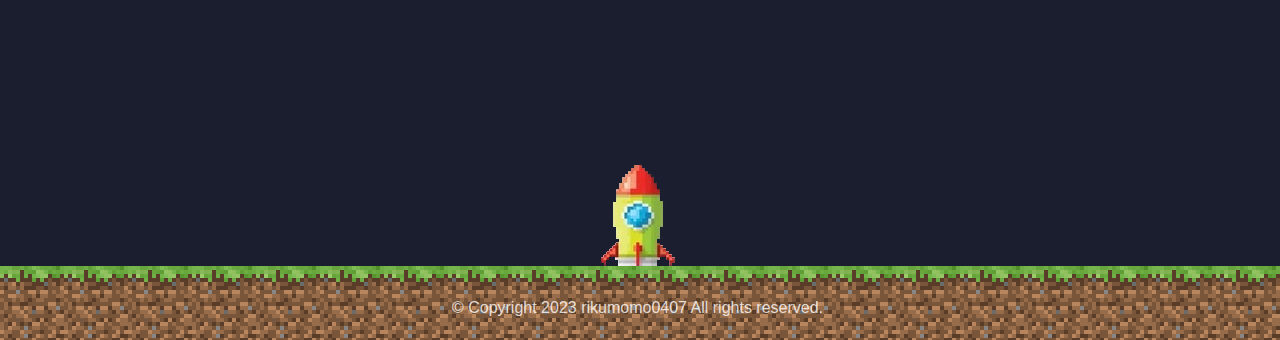
==== commit 42e6a310: "index.html を更新" ====
--- a/index.html
+++ b/index.html
@@ -134,7 +134,7 @@
         <h1>Threads</h1>
         <div>👷‍♂️<br>@ Threadsの概要は近日公開予定です。</div>
         <div id="threads-setting">
-            <img src="images/png/IMG_0649.jpeg">
+            <a href="https://www.threads.net/@rikumomo0407"><img src="images/png/IMG_0649.jpeg"></a>
         </div>
     </div>
     <div id="qanda">
--- a/style.css
+++ b/style.css
@@ -571,7 +571,7 @@
 #threads img{
     width: 100%;
     max-width: 500px;
-    border-radius: 5%;
+    border-radius: 10%;
     padding: 10px;
 }
 
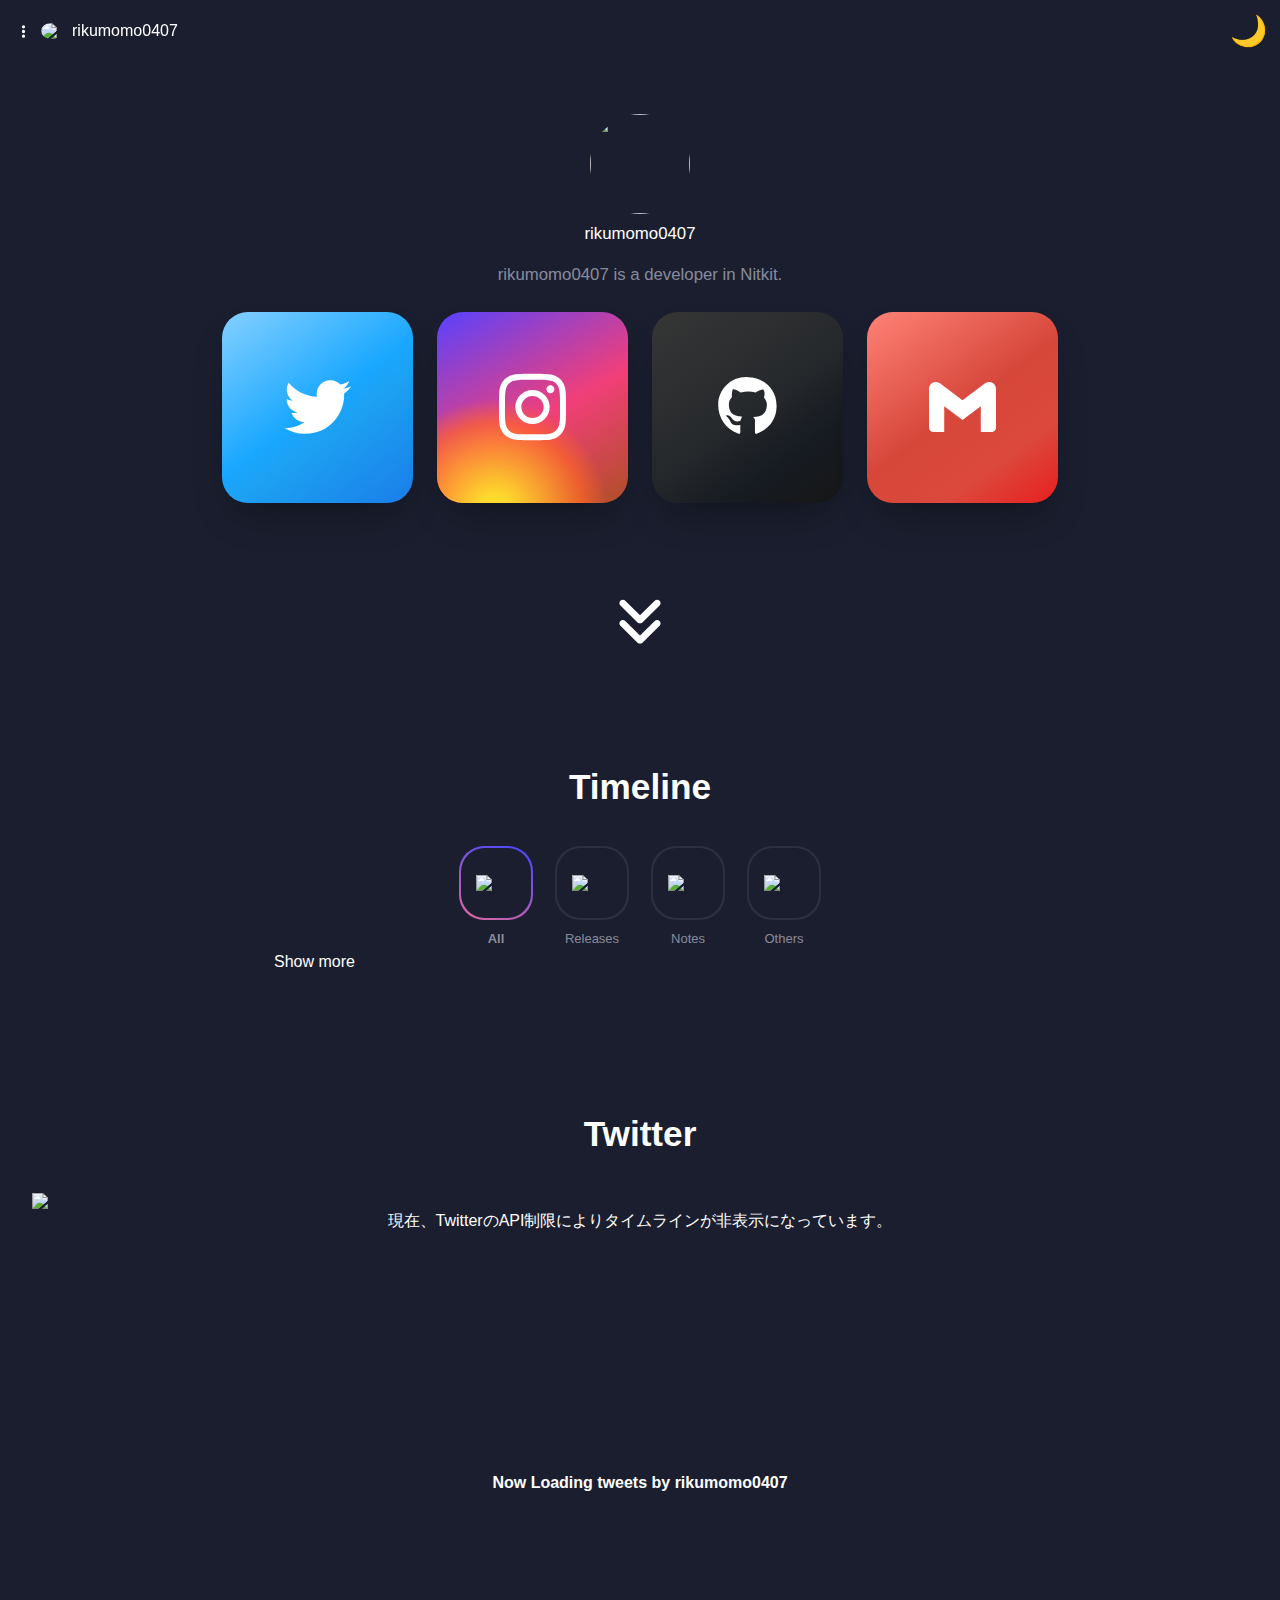
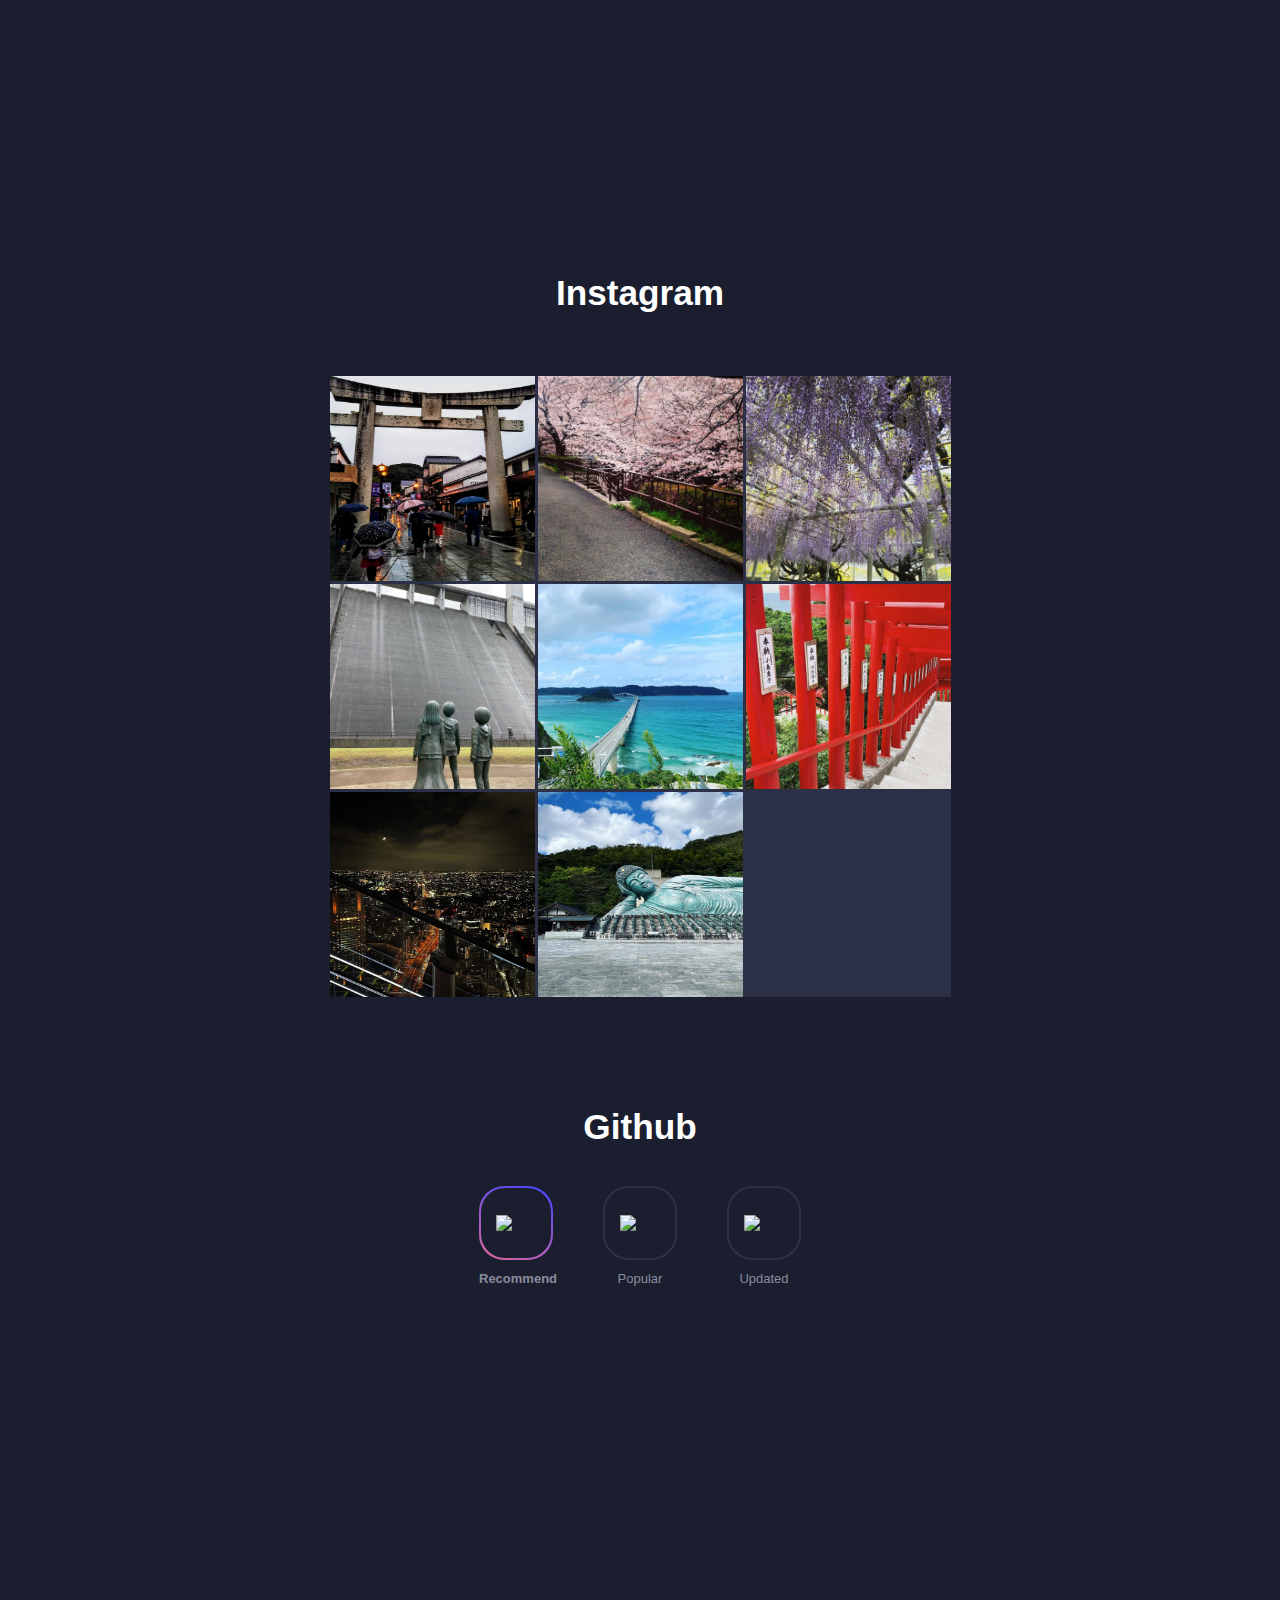
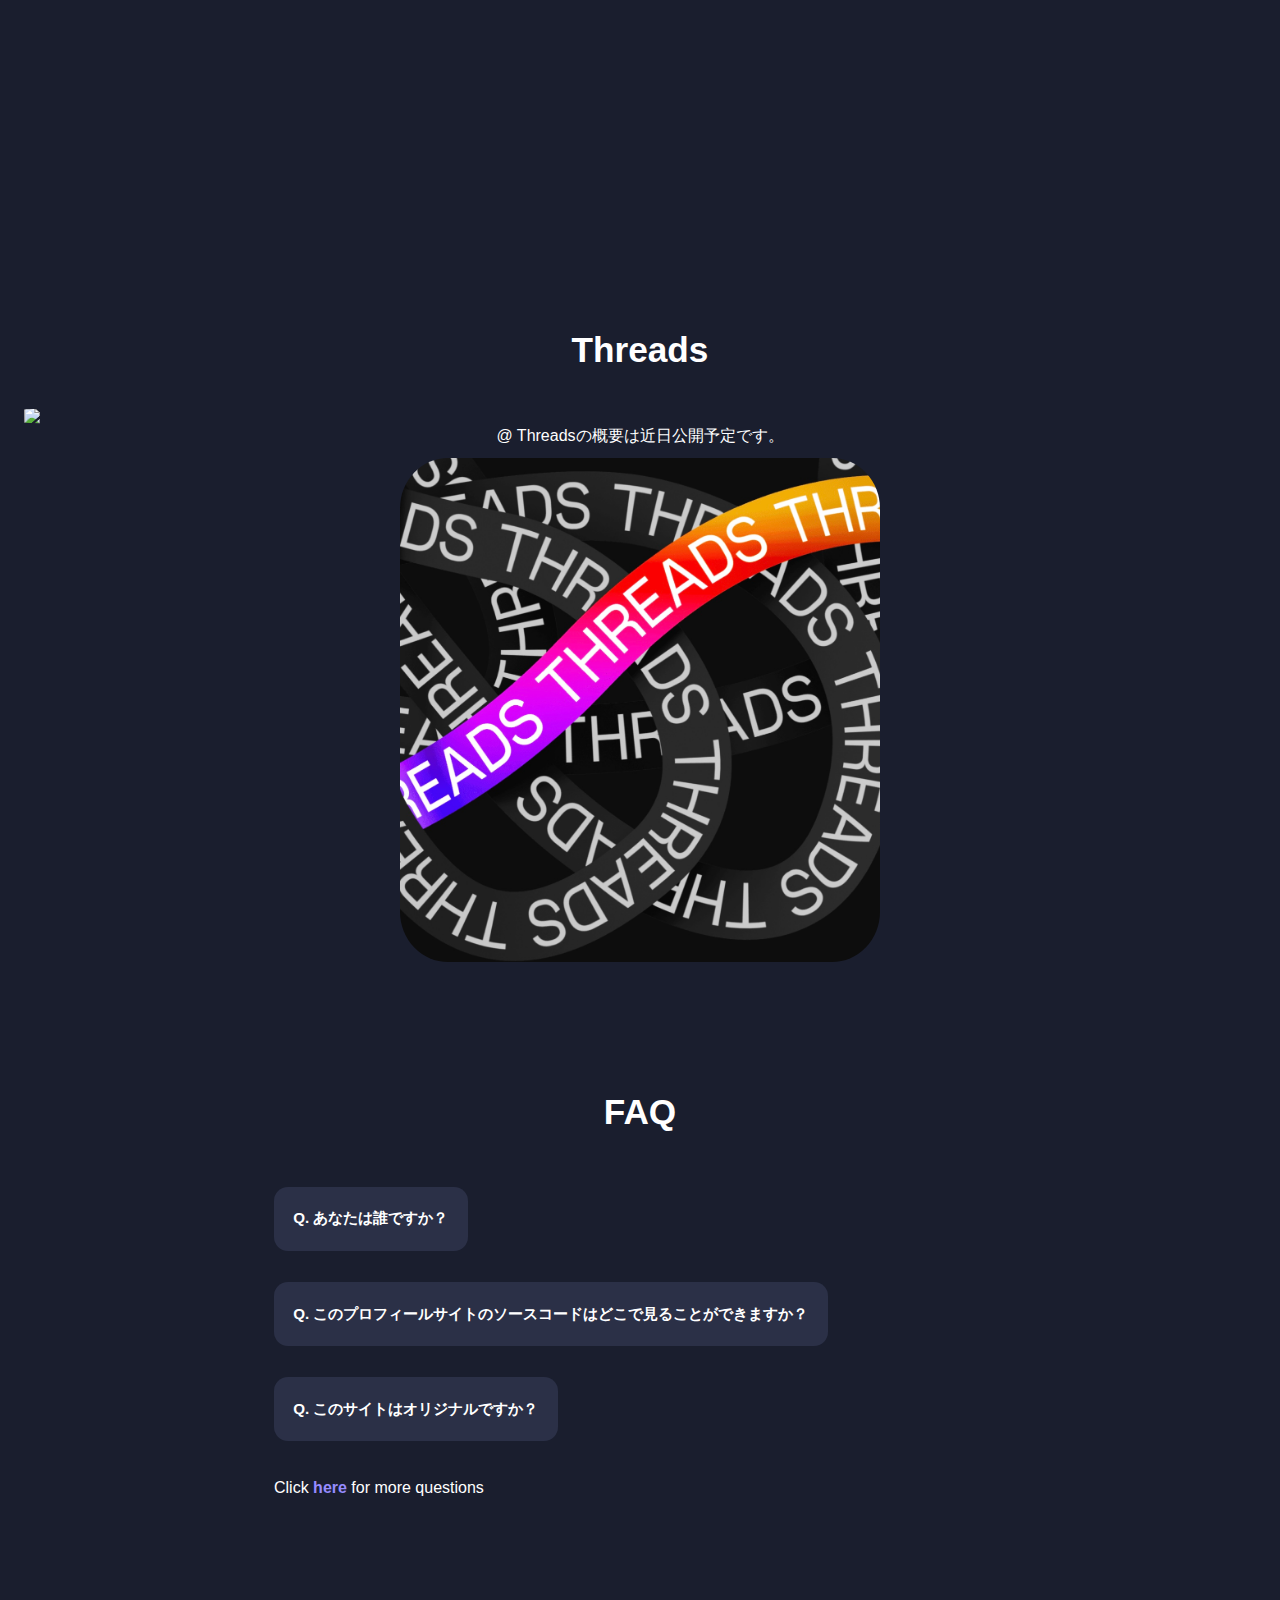
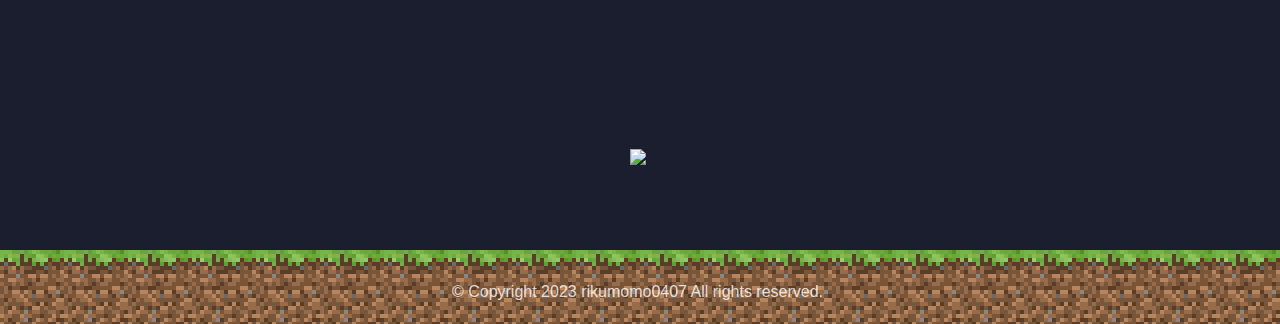
==== commit b5d6986e: "Update index.html" ====
--- a/index.html
+++ b/index.html
@@ -43,7 +43,7 @@
                     <li><a href="#timeline">TIMELINE</a></li>
                     <li><a href="#twitter">TWITTER</a></li>
                     <li><a href="#instagram">INSTAGRAM</a></li>
-                    <li><a href="#github">GITHUB</a></li>
+                    <li><a href="#github">GITHUB</a></li>
                     <li><a href="#threads">THREADS</a></li>
                     <li><a href="#qanda">FAQ</a></li>
                 </ul>
@@ -76,21 +76,21 @@
         <h1>Timeline</h1>
         <nav class="filter">
             <input type="radio" name="filter_button" value="all" id="all" checked>
-            <label for="all"><p><span>😻</span></p><span>All</span></label>
+            <label for="all"><p><span><img src="images/png/sparkles_3d.png" width="41px"></span></p><span>All</span></label>
             <input type="radio" name="filter_button" value="releases" id="releases">
-            <label for="releases"><p><span>🔥</span></p><span>Releases</span></label>
+            <label for="releases"><p><span><img src="images/png/partying_face_3d.png" width="41px"></span></p><span>Releases</span></label>
             <input type="radio" name="filter_button" value="notes" id="notes">
-            <label for="notes"><p><span>📃</span></p><span>Notes</span></label>
+            <label for="notes"><p><span><img src="images/png/memo_3d.png" width="41px"></span></p><span>Notes</span></label>
             <input type="radio" name="filter_button" value="others" id="others">
-            <label for="others"><p><span>⚡</span></p><span>Others</span></label>
+            <label for="others"><p><span><img src="images/png/moai_3d.png" width="41px"></span></p><span>Others</span></label>
         </nav>
         <div></div>
         <input type="radio" name="more_button" value="show_more" id="show_more">
         <label for="show_more">Show more</label>
     </div>
     <div id="twitter">
-        <h1>Twitter</h1>
-        <div>⚠️<br>現在、TwitterのAPI制限によりタイムラインが非表示になっています。</div>
+        <h1>Twitter</h1>
+        <div id="twitter-announce"><img src="images/png/apologize.gif">現在、TwitterのAPI制限によりタイムラインが非表示になっています。</div>
         <div id="twitter-setting">
             <a class="twitter-timeline" data-lang="en" data-width="600" data-height="500" data-theme="dark" href="https://twitter.com/rikumomo0407?ref_src=twsrc%5Etfw" data-chrome="noheader nofooter noscrollbar transparent">Now Loading tweets by rikumomo0407</a>
             <script async src="https://platform.twitter.com/widgets.js" charset="utf-8"></script>
@@ -115,11 +115,11 @@
         <h1>Github</h1>
         <nav class="filter">
             <input type="radio" name="category_button" value="recommend" id="recommend" checked>
-            <label for="recommend"><p><span>😍</span></p><span>Recommend</span></label>
+            <label for="recommend"><p><span><img src="images/png/smiling_cat_with_heart-eyes_3d.png" width="41px"></span></p><span>Recommend</span></label>
             <input type="radio" name="category_button" value="popular" id="popular">
-            <label for="popular"><p><span>👑</span></p><span>Popular</span></label>
+            <label for="popular"><p><span><img src="images/png/crown_3d.png" width="41px"></span></p><span>Popular</span></label>
             <input type="radio" name="category_button" value="updated" id="updated">
-            <label for="updated"><p><span>🌄</span></p><span>Updated</span></label>
+            <label for="updated"><p><span><img src="images/png/sunrise_over_mountains_3d.png" width="41px"></span></p><span>Updated</span></label>
         </nav>
         <div>
             <section id="recommend-repo">
@@ -129,13 +129,13 @@
             <section id="updated-repo">
             </section>
         </div>
-    </div>
-    <div id="threads">
-        <h1>Threads</h1>
-        <div>👷‍♂️<br>@ Threadsの概要は近日公開予定です。</div>
-        <div id="threads-setting">
-            <a href="https://www.threads.net/@rikumomo0407"><img src="images/png/IMG_0649.jpeg"></a>
-        </div>
+    </div>
+    <div id="threads">
+        <h1>Threads</h1>
+        <div id="threads-announce"><img src="images/png/worker.gif">@ Threadsの概要は近日公開予定です。</div>
+        <div id="threads-setting">
+            <a href=""><img src="images/png/threads_sprit.png"></a>
+        </div>
     </div>
     <div id="qanda">
         <h1>FAQ</h1>
@@ -160,7 +160,7 @@
     </div>
     <footer>
         <script src="rocket.js"></script>
-        <div id="rocket"><img src="images/png/rocket.png" width="74" height="178"></div>
+        <div id="rocket"><img src="images/png/rocket_3d.png" height="105px"></div>
         <p>© Copyright 2023 rikumomo0407 All rights reserved.</p>
     </footer>
 </body>
--- a/style.css
+++ b/style.css
@@ -568,11 +568,14 @@
     align-items: center;
 }
 
-#threads img{
+#threads a{
     width: 100%;
     max-width: 500px;
+    padding: 10px;
+}
+
+#threads img{
     border-radius: 10%;
-    padding: 10px;
 }
 
 #qanda{
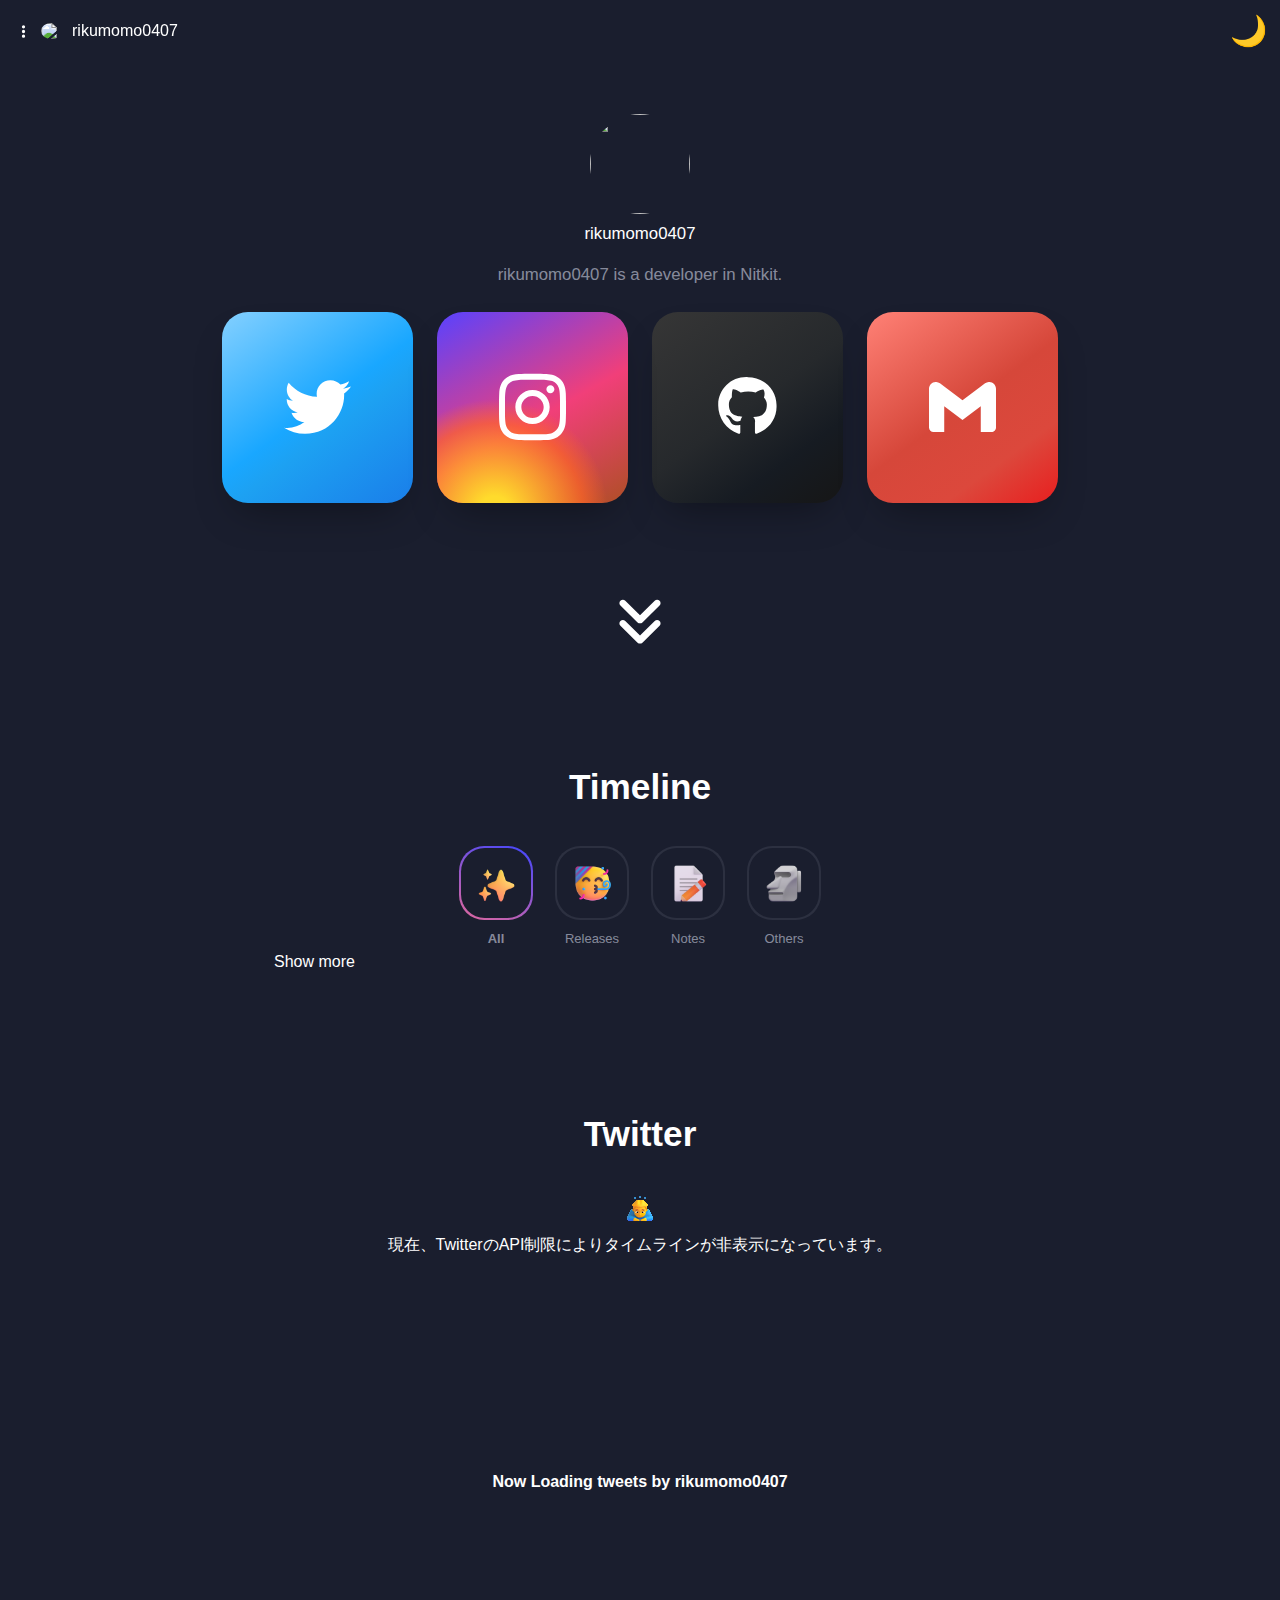
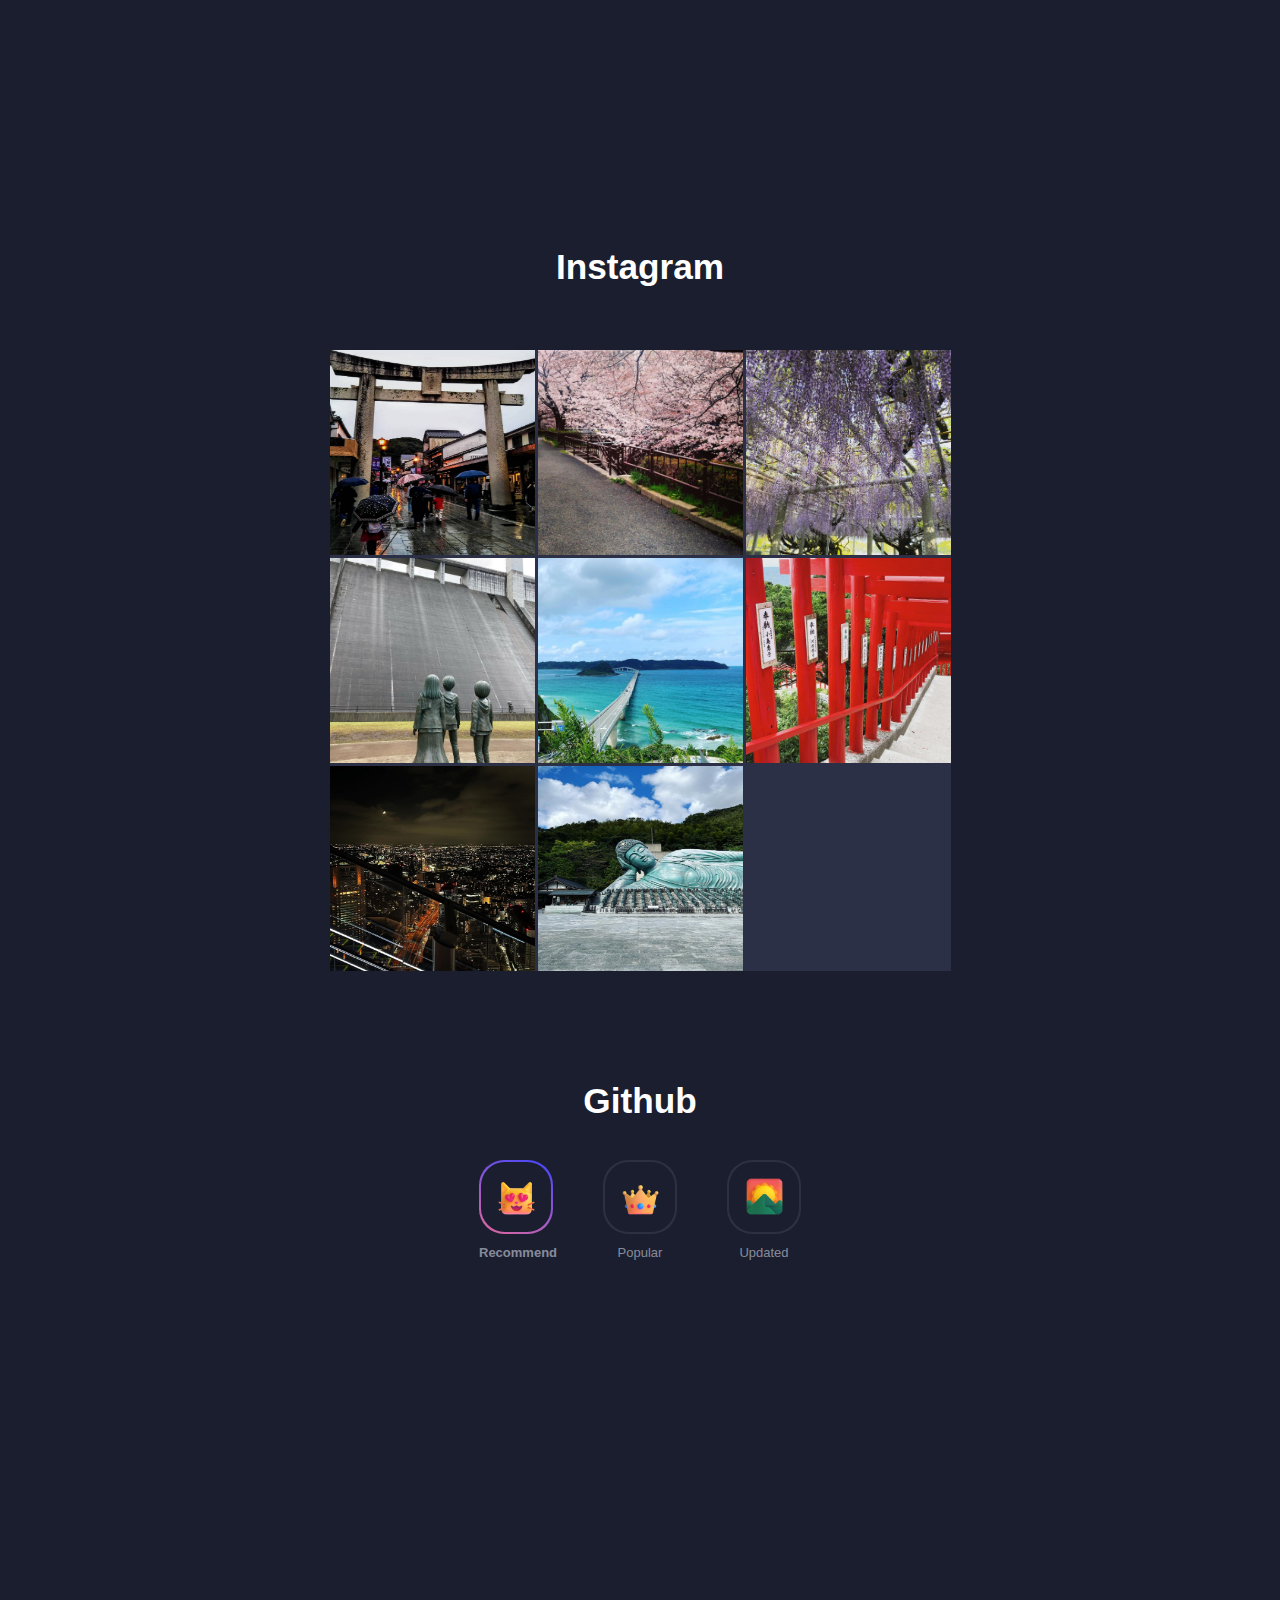
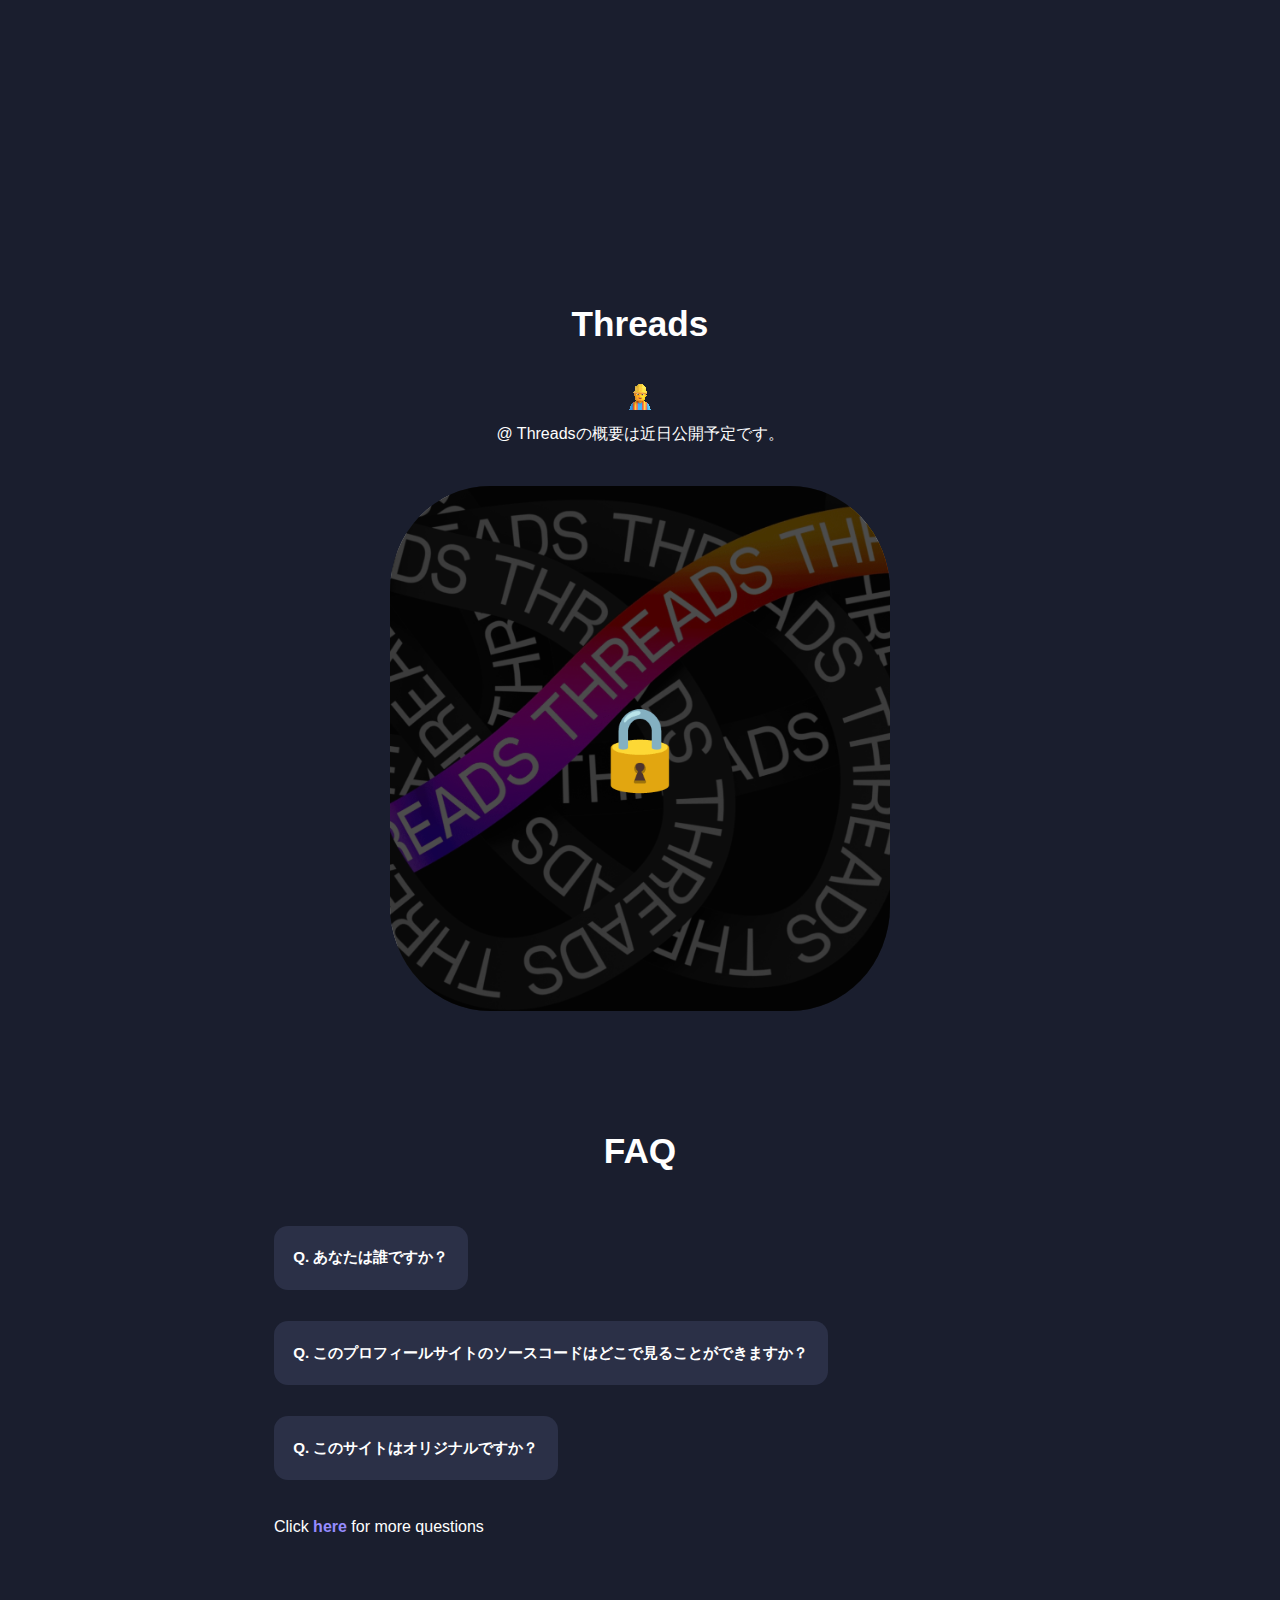
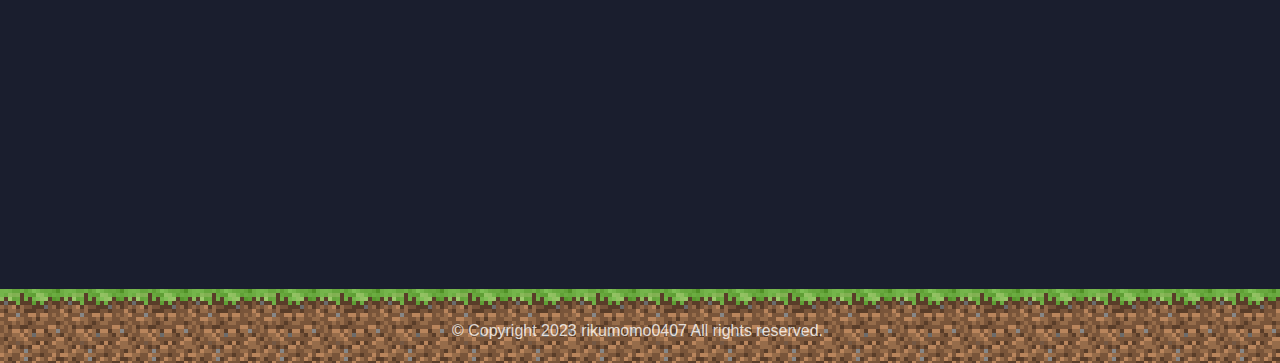
==== commit 3aeb7d8d: "Update index.html" ====
--- a/index.html
+++ b/index.html
@@ -90,7 +90,7 @@
     </div>
     <div id="twitter">
         <h1>Twitter</h1>
-        <div id="twitter-announce"><img src="images/png/apologize.gif">現在、TwitterのAPI制限によりタイムラインが非表示になっています。</div>
+        <div id="twitter-announce"><img src="images/gif/apologize.gif">現在、TwitterのAPI制限によりタイムラインが非表示になっています。</div>
         <div id="twitter-setting">
             <a class="twitter-timeline" data-lang="en" data-width="600" data-height="500" data-theme="dark" href="https://twitter.com/rikumomo0407?ref_src=twsrc%5Etfw" data-chrome="noheader nofooter noscrollbar transparent">Now Loading tweets by rikumomo0407</a>
             <script async src="https://platform.twitter.com/widgets.js" charset="utf-8"></script>
@@ -132,7 +132,7 @@
     </div>
     <div id="threads">
         <h1>Threads</h1>
-        <div id="threads-announce"><img src="images/png/worker.gif">@ Threadsの概要は近日公開予定です。</div>
+        <div id="threads-announce"><img src="images/gif/worker.gif">@ Threadsの概要は近日公開予定です。</div>
         <div id="threads-setting">
             <a href=""><img src="images/png/threads_sprit.png"></a>
         </div>
--- a/style.css
+++ b/style.css
@@ -391,18 +391,21 @@
 }
 
 .icon{
-    width: 30px;
-    height: 30px;
-    text-align: center;
-    line-height: 27px;
+    width: 35px;
+    height: 35px;
     position: absolute;
     content: '';
-    bottom: -15px;
+    bottom: -20px;
     right: 10px;
     background-color: var(--bg-filter-icon-color);
     border-radius: 50%;
+    padding: 4px;
     border: 2px solid var(--bg-color);
     z-index: 10;
+}
+
+.icon img{
+    margin: auto;
 }
 
 #timeline li time{
@@ -426,15 +429,19 @@
 
 #twitter{
     margin-top: 30px;
-    padding: 20px 2rem;
+    padding: 20px 2rem;
     text-align: center;
 }
 
+#twitter-announce img{
+    margin: 0 auto 10px;
+}
+
 #twitter-setting{
     display: flex;
     justify-content: center;
     align-items: center;
-    height: 500px;
+    height: 450px;
 }
 
 #instagram{
@@ -554,28 +561,45 @@
 
 #popular-repo, #updated-repo{
     display: none;
-}
-
-#threads{
-    margin-top: 30px;
-    text-align: center;
-    padding: 20px 1.5rem;
-}
-
-#threads-setting{
-    display: flex;
-    justify-content: center;
-    align-items: center;
-}
-
-#threads a{
-    width: 100%;
-    max-width: 500px;
-    padding: 10px;
-}
-
-#threads img{
-    border-radius: 10%;
+}
+
+#threads{
+    margin-top: 30px;
+    text-align: center;
+    padding: 20px 1.5rem;
+}
+
+#threads-announce img{
+    margin: 0 auto 10px;
+}
+
+#threads-setting{
+    display: flex;
+    justify-content: center;
+    align-items: center;
+    margin-top: 40px;
+}
+
+#threads a{
+    position: relative;
+    width: 100%;
+    max-width: 500px;
+    border-radius: 20%;
+    overflow: hidden;
+}
+
+#threads a::before{
+    position: absolute;
+    content: "🔒";
+    top: 0;
+    left: 0;
+    width: 100%;
+    height: 100%;
+    display: flex;
+    justify-content: center;
+    align-items: center;
+    font-size: 5rem;
+    background-color: rgba(0, 0, 0, 0.7);
 }
 
 #qanda{
@@ -655,14 +679,14 @@
 
 #rocket{
     position: absolute;
-    top: -101px;
-    display: flex;
-    justify-content: center;
-    height: 101px;
+    top: -100px;
+    padding-top: 8px;
     overflow: hidden;
+    height: 100px;
 }
 
 #rocket img{
+    rotate: -45deg;
     cursor: pointer;
 }
 
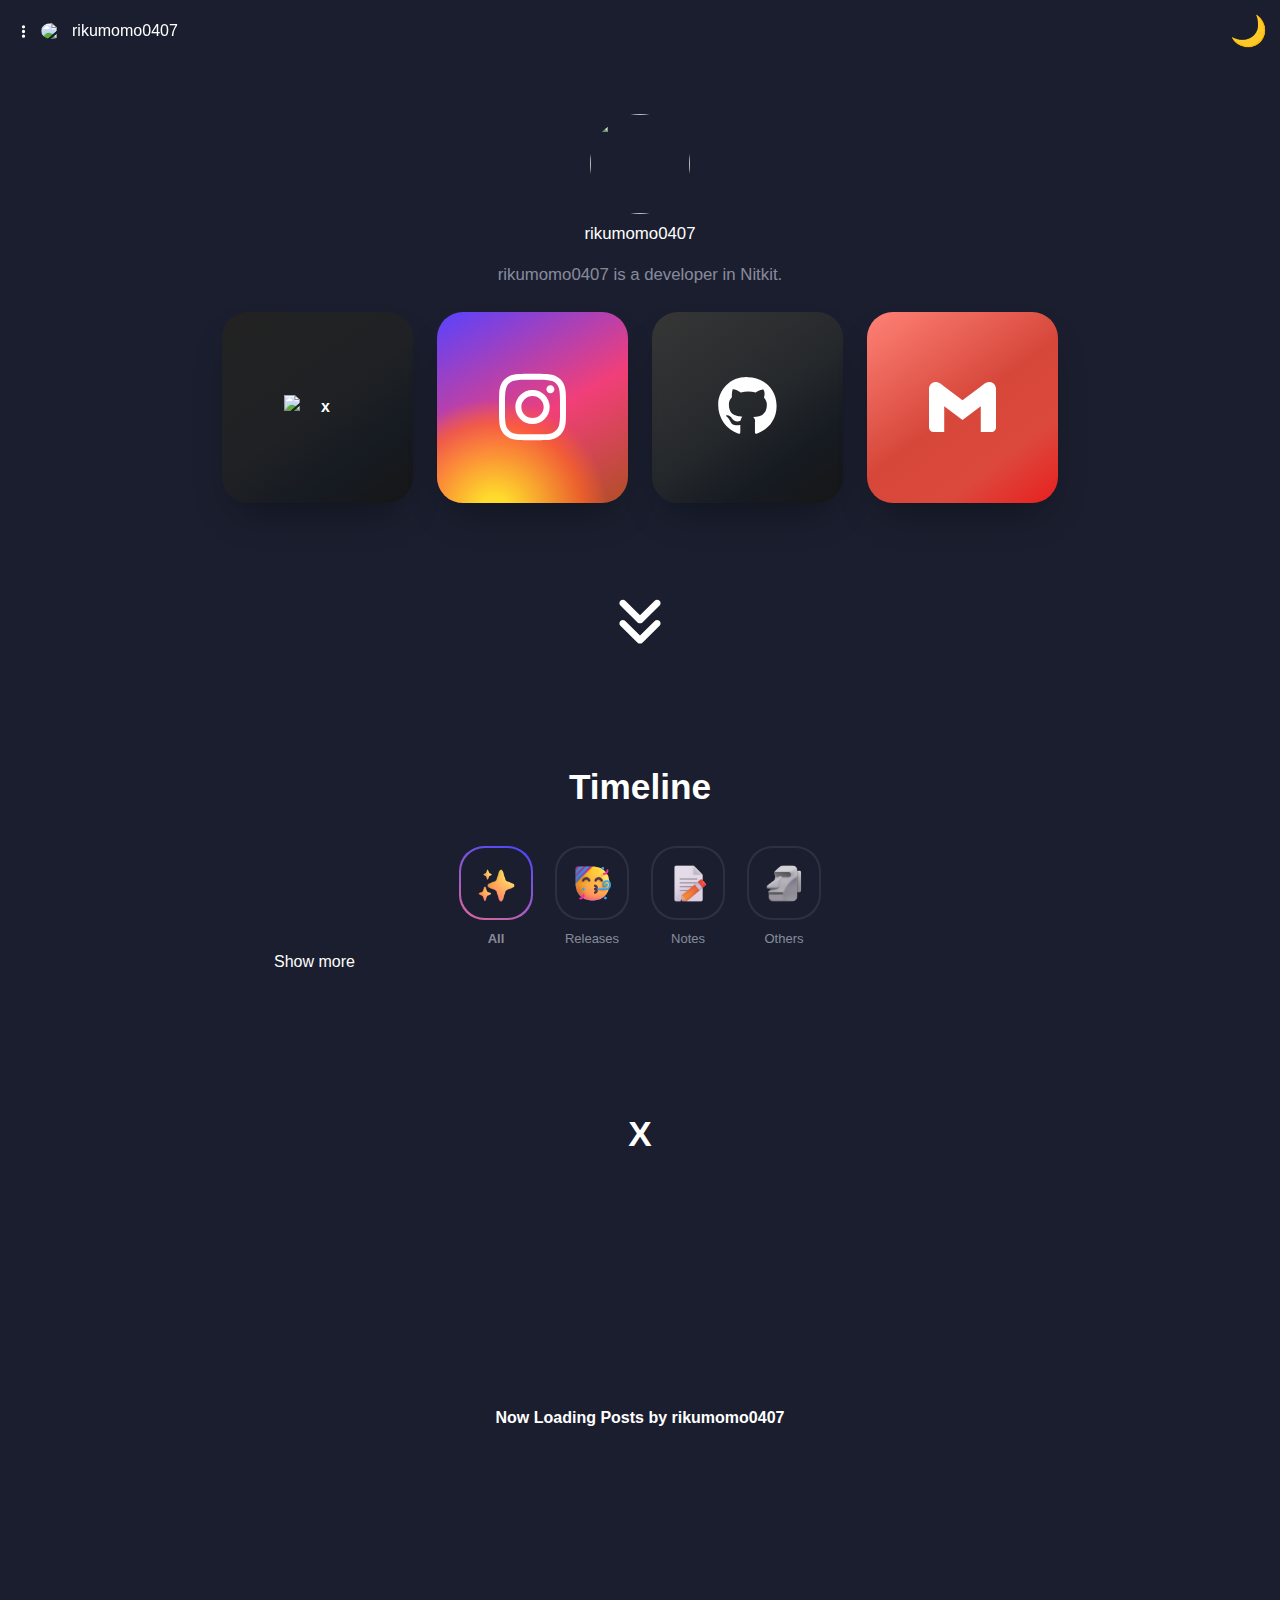
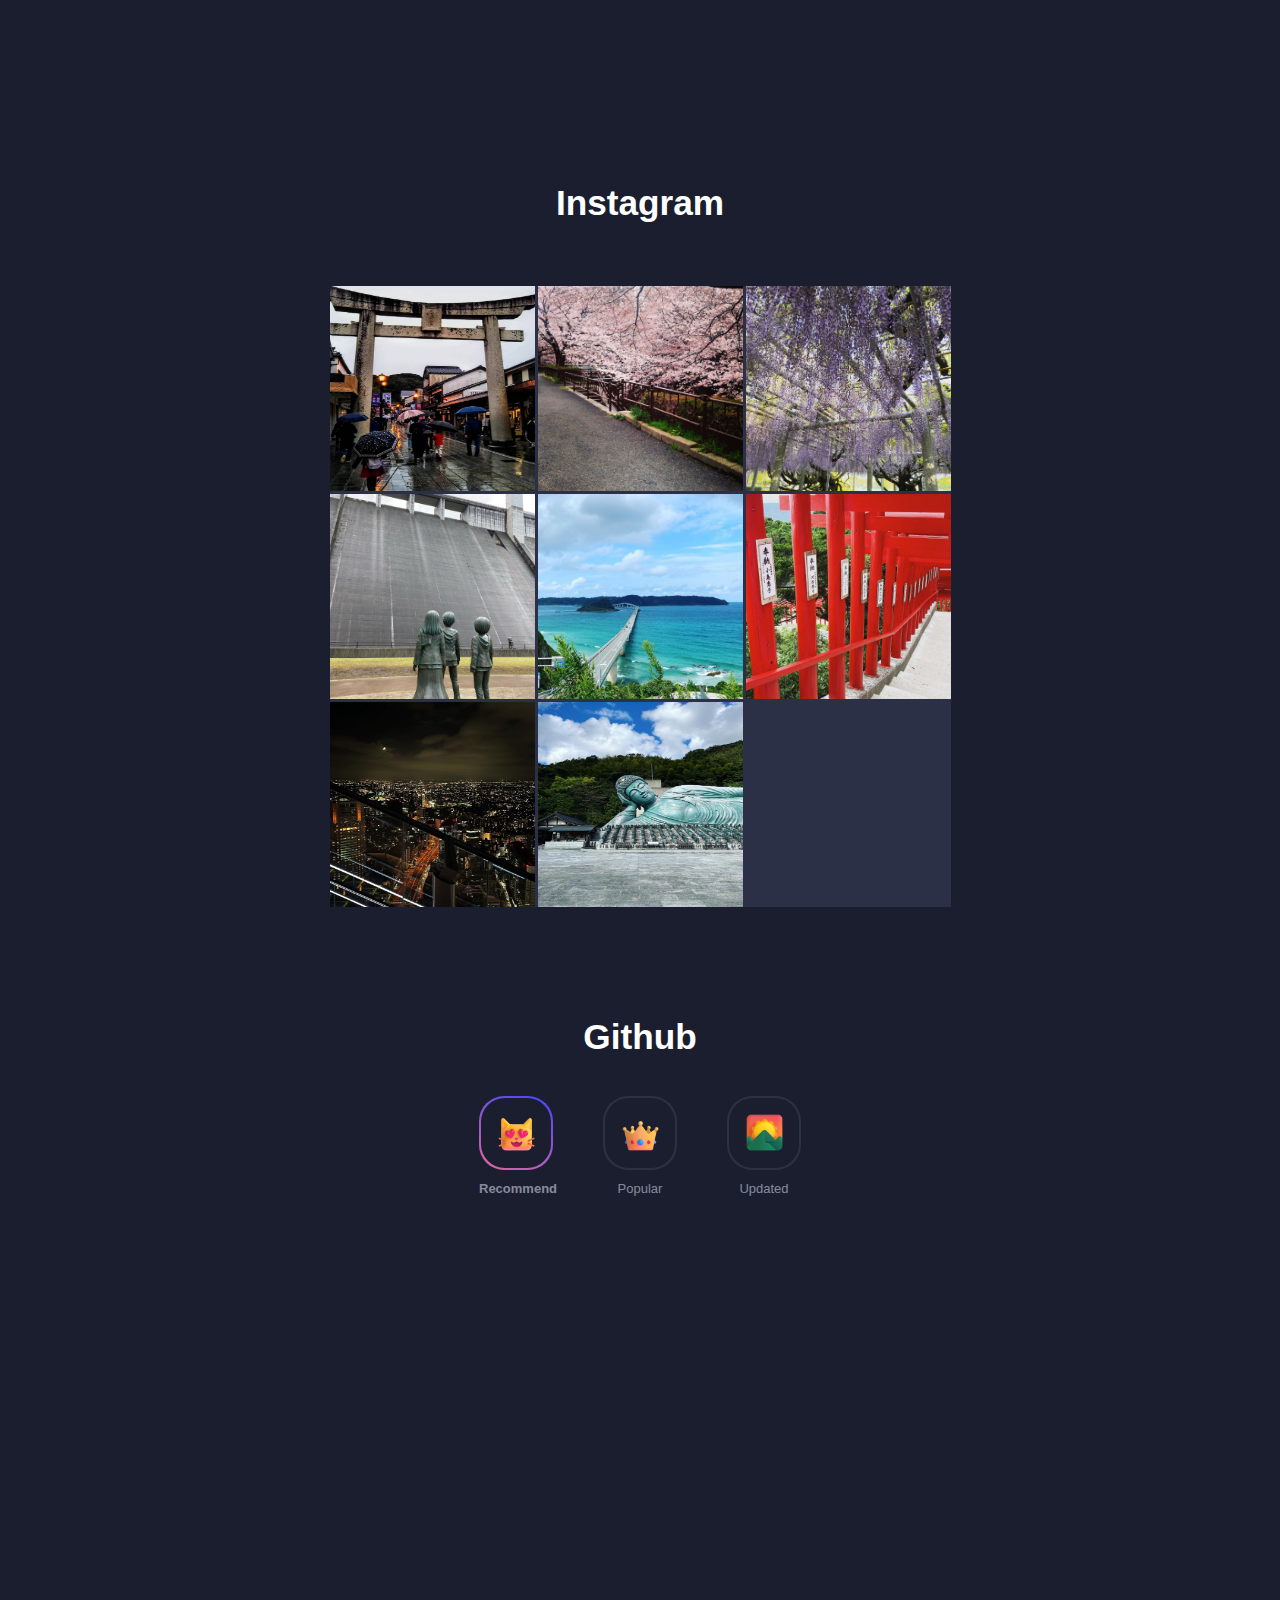
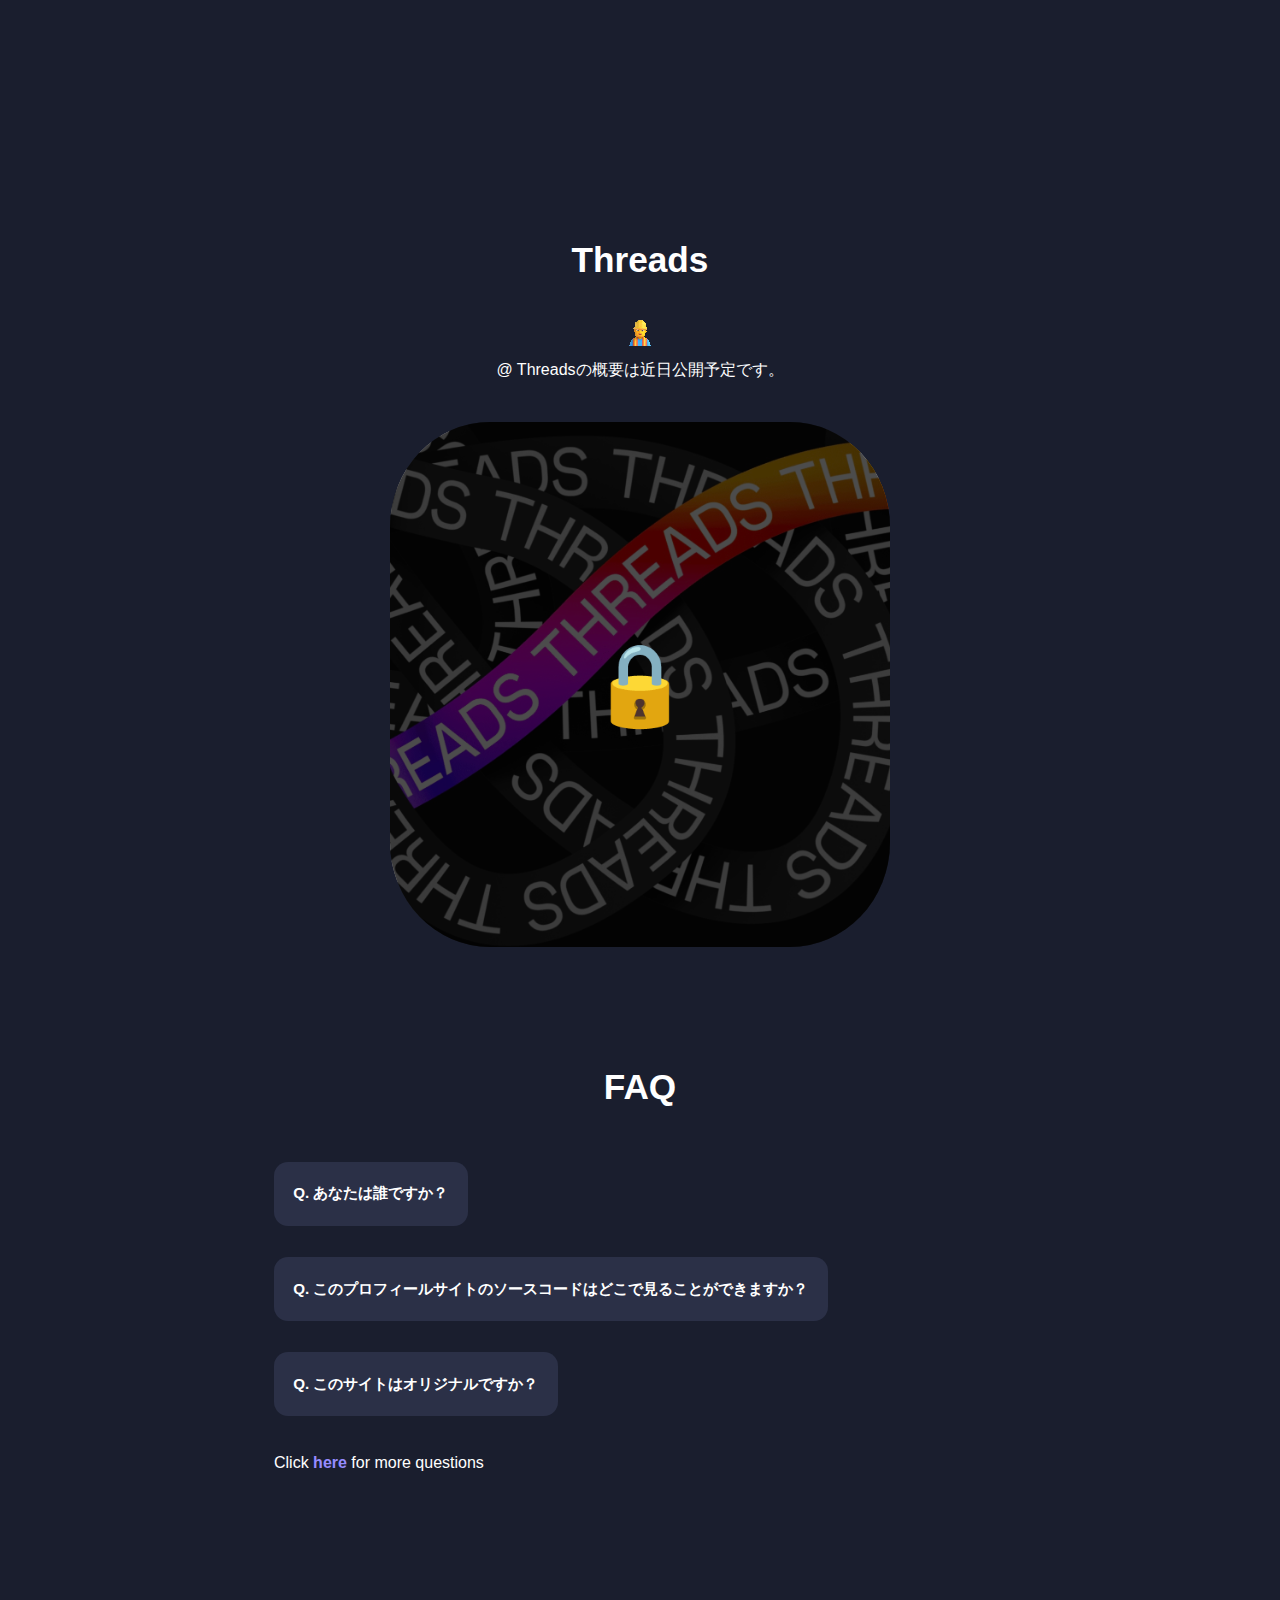
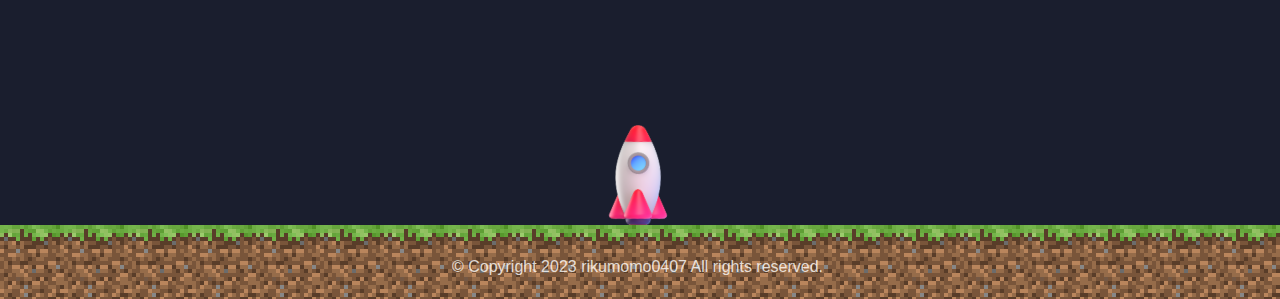
==== commit 1bea266f: "Add files via upload" ====
--- a/index.html
+++ b/index.html
@@ -1,167 +1,166 @@
-<!DOCTYPE html>
-<html lang="ja">
-<head>
-    <meta charset="UTF-8">
-    <meta name="viewport" content="width=device-width, initial-scale=1, minimum-scale=1, user-scalable=yes">
-    <title>rikumomo0407's profile</title>   
-    <script type="module">
-        document.documentElement.classList.remove('no-js');
-        document.documentElement.classList.add('js');
-    </script>
-    <link rel="stylesheet" href="style.css">
-    <meta name="description" content="rikumomo0407's profile site.">
-    <meta property="og:title" content="rikumomo0407's profile">
-    <meta property="og:description" content="rikumomo0407's profile site.">
-    <meta property="og:image" content="https://avatars.githubusercontent.com/rikumomo0407">
-    <meta property="og:image:alt" content="rikumomo0407's icon">
-    <meta property="og:locale" content="ja_JP">
-    <meta property="og:type" content="website">
-    <meta property="og:url" content="https://rikumomo0407.github.io/profile">
-    <meta name="twitter:card" content="summary">
-    <meta name="twitter:site" content="@rikumomo0407" />
-    <meta name="twitter:title" content="プロフィールサイトを開設しました" />
-    <meta name="twitter:description" content="rikumomo0407のプロフィールサイトです。" />
-    <meta name="twitter:image" content="https://avatars.githubusercontent.com/rikumomo0407" />
-    <link rel="canonical" href="https://rikumomo0407.github.io/profile">
-    <link rel="icon" href="https://avatars.githubusercontent.com/rikumomo0407">
-    <link rel="apple-touch-icon" href="https://avatars.githubusercontent.com/rikumomo0407"/>
-    <meta name="theme-color" content="#FFFFFF">
-</head>
-<body id="pagetop">
-    <script src="menu.js"></script>
-    <header>
-        <div id="menu">
-            <input type="checkbox" id="menu-button">
-            <label id="menu-label" for="menu-button">
-                <div id="menuicon"><img src="images/svg/menu.svg"></div>
-                <div id="usericon"><img src="https://avatars.githubusercontent.com/rikumomo0407"></div>
-                <div id="username"><span>rikumomo0407</span></div>
-            </label>
-            <div id="index">
-                <ul>
-                    <li><a href="#pagetop">TOP</a></li>
-                    <li><a href="#timeline">TIMELINE</a></li>
-                    <li><a href="#twitter">TWITTER</a></li>
-                    <li><a href="#instagram">INSTAGRAM</a></li>
-                    <li><a href="#github">GITHUB</a></li>
-                    <li><a href="#threads">THREADS</a></li>
-                    <li><a href="#qanda">FAQ</a></li>
-                </ul>
-            </div>
-        </div>
-        <div id="darkmode">
-            <script src="darkmode.js"></script>
-            <input type="checkbox" id="mode-button">
-            <label id="rotate" for="mode-button"></label>
-        </div>
-    </header>
-    <div id="top">
-        <div id="profile-icon">
-            <img src="https://avatars.githubusercontent.com/rikumomo0407">
-            <p>rikumomo0407</p>
-            <p id="description">rikumomo0407 is a developer in Nitkit.</p>
-        </div>
-       	<div id="sns">
-            <div id="container">
-       			<div id="twitter-icon"><a href="https://twitter.com/rikumomo0407"><img src="images/svg/twitter.svg" alt="twitter"></a></div>
-       			<div id="instagram-icon"><a href="https://www.instagram.com/rikumomo0407"><img src="images/svg/instagram.svg" alt="instagram"></a></div>
-       			<div id="github-icon"><a href="https://github.com/rikumomo0407"><img src="images/svg/github.svg" alt="github"></a></div>
-                <div id="gmail-icon"><a href="https://mail.google.com/mail/?view=cm&to=rikumomo0407@gmail.com"><img src="images/svg/gmail.svg" alt="gmail"></a></div>
-            </div>
-       	</div>
-        <div id="scroll"><img src="images/svg/scroll.svg"></div>
-    </div>
-    <script src="category.js"></script>
-    <div id="timeline">
-        <h1>Timeline</h1>
-        <nav class="filter">
-            <input type="radio" name="filter_button" value="all" id="all" checked>
-            <label for="all"><p><span><img src="images/png/sparkles_3d.png" width="41px"></span></p><span>All</span></label>
-            <input type="radio" name="filter_button" value="releases" id="releases">
-            <label for="releases"><p><span><img src="images/png/partying_face_3d.png" width="41px"></span></p><span>Releases</span></label>
-            <input type="radio" name="filter_button" value="notes" id="notes">
-            <label for="notes"><p><span><img src="images/png/memo_3d.png" width="41px"></span></p><span>Notes</span></label>
-            <input type="radio" name="filter_button" value="others" id="others">
-            <label for="others"><p><span><img src="images/png/moai_3d.png" width="41px"></span></p><span>Others</span></label>
-        </nav>
-        <div></div>
-        <input type="radio" name="more_button" value="show_more" id="show_more">
-        <label for="show_more">Show more</label>
-    </div>
-    <div id="twitter">
-        <h1>Twitter</h1>
-        <div id="twitter-announce"><img src="images/gif/apologize.gif">現在、TwitterのAPI制限によりタイムラインが非表示になっています。</div>
-        <div id="twitter-setting">
-            <a class="twitter-timeline" data-lang="en" data-width="600" data-height="500" data-theme="dark" href="https://twitter.com/rikumomo0407?ref_src=twsrc%5Etfw" data-chrome="noheader nofooter noscrollbar transparent">Now Loading tweets by rikumomo0407</a>
-            <script async src="https://platform.twitter.com/widgets.js" charset="utf-8"></script>
-        </div>
-    </div>
-    <div id="instagram">
-        <h1>Instagram</h1>
-        <div id="instagram-setting">
-            <div id="scroll-box">
-                <a href="https://www.instagram.com/p/B5Pt82AhKPM/"><img src="images/instagram/1.jpg"></a>
-                <a href="https://www.instagram.com/p/B-Wl2H8hY7Q/"><img src="images/instagram/2.jpg"></a>
-                <a href="https://www.instagram.com/p/CNzNMcBBft7/"><img src="images/instagram/3.jpg"></a>
-                <a href="https://www.instagram.com/p/COY_3xlhHWe/"><img src="images/instagram/4.jpg"></a>
-                <a href="https://www.instagram.com/p/CURT_mvhcll/"><img src="images/instagram/5.jpg"></a>
-                <a href="https://www.instagram.com/p/CURkxPCBHLQ/"><img src="images/instagram/6.jpg"></a>
-                <a href="https://www.instagram.com/p/CiFq8gyhPnx/"><img src="images/instagram/7.jpg"></a>
-                <a href="https://www.instagram.com/p/CjlGh8vh5iN/"><img src="images/instagram/8.jpg"></a>
-            </div>
-        </div>
-    </div>
-    <div id="github">
-        <h1>Github</h1>
-        <nav class="filter">
-            <input type="radio" name="category_button" value="recommend" id="recommend" checked>
-            <label for="recommend"><p><span><img src="images/png/smiling_cat_with_heart-eyes_3d.png" width="41px"></span></p><span>Recommend</span></label>
-            <input type="radio" name="category_button" value="popular" id="popular">
-            <label for="popular"><p><span><img src="images/png/crown_3d.png" width="41px"></span></p><span>Popular</span></label>
-            <input type="radio" name="category_button" value="updated" id="updated">
-            <label for="updated"><p><span><img src="images/png/sunrise_over_mountains_3d.png" width="41px"></span></p><span>Updated</span></label>
-        </nav>
-        <div>
-            <section id="recommend-repo">
-            </section>
-            <section id="popular-repo">
-            </section>
-            <section id="updated-repo">
-            </section>
-        </div>
-    </div>
-    <div id="threads">
-        <h1>Threads</h1>
-        <div id="threads-announce"><img src="images/gif/worker.gif">@ Threadsの概要は近日公開予定です。</div>
-        <div id="threads-setting">
-            <a href=""><img src="images/png/threads_sprit.png"></a>
-        </div>
-    </div>
-    <div id="qanda">
-        <h1>FAQ</h1>
-        <ul>
-            <li>
-                <input type="checkbox" id="question-A">
-                <label for="question-A" class="bubble">Q.&nbsp;あなたは誰ですか？</label>
-                <div id="answer" class="bubble">A.<p>私は主にPythonやJavascript、Arduino IDEなどを使ってプログラムや電子工作を趣味で楽しんでいる高専生です。詳しくは<a href="https://github.com/rikumomo0407">Gihubアカウント</a>や<a href="https://rikumomo0407.github.io/profile">SNS</a>等をご覧ください。</p></div>
-            </li>
-            <li>
-                <input type="checkbox" id="question-B">
-                <label for="question-B" class="bubble">Q.&nbsp;このプロフィールサイトのソースコードはどこで見ることができますか？</label>
-                <div id="answer" class="bubble">A.<p>ソースコードはGithubで公開しています。<a href="https://github.com/rikumomo0407/profile">ここ</a>からレポジトリを見ることができます。</p></div>
-            </li>
-            <li>
-                <input type="checkbox" id="question-C">
-                <label for="question-C" class="bubble">Q.&nbsp;このサイトはオリジナルですか？</label>
-                <div id="answer" class="bubble">A.<p>部分的にそうです。他サイトから着想得たデザインや機能等がありますので似ている部分もあるかもしれません。参考にしたサイトは<a href="https://raw.githubusercontent.com/rikumomo0407/profile/main/reference.txt">ここ</a>から確認することができます。</p></div>
-            </li>
-        </ul>
-        <div id="message">Click <a href="https://mail.google.com/mail/?view=cm&to=rikumomo0407@gmail.com&su=Qestion-Wallpaper-Searcher">here</a> for more questions</div>
-    </div>
-    <footer>
-        <script src="rocket.js"></script>
-        <div id="rocket"><img src="images/png/rocket_3d.png" height="105px"></div>
-        <p>© Copyright 2023 rikumomo0407 All rights reserved.</p>
-    </footer>
-</body>
-</html>
+<!DOCTYPE html>
+<html lang="ja">
+<head>
+    <meta charset="UTF-8">
+    <meta name="viewport" content="width=device-width, initial-scale=1, minimum-scale=1, user-scalable=yes">
+    <title>rikumomo0407's profile</title>   
+    <script type="module">
+        document.documentElement.classList.remove('no-js');
+        document.documentElement.classList.add('js');
+    </script>
+    <link rel="stylesheet" href="style.css">
+    <meta name="description" content="rikumomo0407's profile site.">
+    <meta property="og:title" content="rikumomo0407's profile">
+    <meta property="og:description" content="rikumomo0407's profile site.">
+    <meta property="og:image" content="https://avatars.githubusercontent.com/rikumomo0407">
+    <meta property="og:image:alt" content="rikumomo0407's icon">
+    <meta property="og:locale" content="ja_JP">
+    <meta property="og:type" content="website">
+    <meta property="og:url" content="https://rikumomo0407.github.io/profile">
+    <meta name="twitter:card" content="summary">
+    <meta name="twitter:site" content="@rikumomo0407" />
+    <meta name="twitter:title" content="プロフィールサイトを開設しました" />
+    <meta name="twitter:description" content="rikumomo0407のプロフィールサイトです。" />
+    <meta name="twitter:image" content="https://avatars.githubusercontent.com/rikumomo0407" />
+    <link rel="canonical" href="https://rikumomo0407.github.io/profile">
+    <link rel="icon" href="https://avatars.githubusercontent.com/rikumomo0407">
+    <link rel="apple-touch-icon" href="https://avatars.githubusercontent.com/rikumomo0407"/>
+    <meta name="theme-color" content="#FFFFFF">
+</head>
+<body id="pagetop">
+    <script src="menu.js"></script>
+    <header>
+        <div id="menu">
+            <input type="checkbox" id="menu-button">
+            <label id="menu-label" for="menu-button">
+                <div id="menuicon"><img src="images/svg/menu.svg"></div>
+                <div id="usericon"><img src="https://avatars.githubusercontent.com/rikumomo0407"></div>
+                <div id="username"><span>rikumomo0407</span></div>
+            </label>
+            <div id="index">
+                <ul>
+                    <li><a href="#pagetop">TOP</a></li>
+                    <li><a href="#timeline">TIMELINE</a></li>
+                    <li><a href="#x">x</a></li>
+                    <li><a href="#instagram">INSTAGRAM</a></li>
+                    <li><a href="#github">GITHUB</a></li>
+                    <li><a href="#threads">THREADS</a></li>
+                    <li><a href="#qanda">FAQ</a></li>
+                </ul>
+            </div>
+        </div>
+        <div id="darkmode">
+            <script src="darkmode.js"></script>
+            <input type="checkbox" id="mode-button">
+            <label id="rotate" for="mode-button"></label>
+        </div>
+    </header>
+    <div id="top">
+        <div id="profile-icon">
+            <img src="https://avatars.githubusercontent.com/rikumomo0407">
+            <p>rikumomo0407</p>
+            <p id="description">rikumomo0407 is a developer in Nitkit.</p>
+        </div>
+       	<div id="sns">
+            <div id="container">
+       			<div id="x-icon"><a href="https://twitter.com/rikumomo0407"><img src="images/svg/x-twitter.svg" alt="x"></a></div>
+       			<div id="instagram-icon"><a href="https://www.instagram.com/rikumomo0407"><img src="images/svg/instagram.svg" alt="instagram"></a></div>
+       			<div id="github-icon"><a href="https://github.com/rikumomo0407"><img src="images/svg/github.svg" alt="github"></a></div>
+                <div id="gmail-icon"><a href="https://mail.google.com/mail/?view=cm&to=rikumomo0407@gmail.com"><img src="images/svg/gmail.svg" alt="gmail"></a></div>
+            </div>
+       	</div>
+        <div id="scroll"><img src="images/svg/scroll.svg"></div>
+    </div>
+    <script src="category.js"></script>
+    <div id="timeline">
+        <h1>Timeline</h1>
+        <nav class="filter">
+            <input type="radio" name="filter_button" value="all" id="all" checked>
+            <label for="all"><p><span><img src="images/png/sparkles_3d.png" width="41px"></span></p><span>All</span></label>
+            <input type="radio" name="filter_button" value="releases" id="releases">
+            <label for="releases"><p><span><img src="images/png/partying_face_3d.png" width="41px"></span></p><span>Releases</span></label>
+            <input type="radio" name="filter_button" value="notes" id="notes">
+            <label for="notes"><p><span><img src="images/png/memo_3d.png" width="41px"></span></p><span>Notes</span></label>
+            <input type="radio" name="filter_button" value="others" id="others">
+            <label for="others"><p><span><img src="images/png/moai_3d.png" width="41px"></span></p><span>Others</span></label>
+        </nav>
+        <div></div>
+        <input type="radio" name="more_button" value="show_more" id="show_more">
+        <label for="show_more">Show more</label>
+    </div>
+    <div id="x">
+        <h1>X</h1>
+        <div id="x-setting">
+            <a class="twitter-timeline" data-lang="en" data-width="600" data-height="500" data-theme="dark" href="https://twitter.com/rikumomo0407?ref_src=twsrc%5Etfw" data-chrome="noheader nofooter noscrollbar transparent">Now Loading Posts by rikumomo0407</a>
+            <script async src="https://platform.twitter.com/widgets.js" charset="utf-8"></script>
+        </div>
+    </div>
+    <div id="instagram">
+        <h1>Instagram</h1>
+        <div id="instagram-setting">
+            <div id="scroll-box">
+                <a href="https://www.instagram.com/p/B5Pt82AhKPM/"><img src="images/instagram/1.jpg"></a>
+                <a href="https://www.instagram.com/p/B-Wl2H8hY7Q/"><img src="images/instagram/2.jpg"></a>
+                <a href="https://www.instagram.com/p/CNzNMcBBft7/"><img src="images/instagram/3.jpg"></a>
+                <a href="https://www.instagram.com/p/COY_3xlhHWe/"><img src="images/instagram/4.jpg"></a>
+                <a href="https://www.instagram.com/p/CURT_mvhcll/"><img src="images/instagram/5.jpg"></a>
+                <a href="https://www.instagram.com/p/CURkxPCBHLQ/"><img src="images/instagram/6.jpg"></a>
+                <a href="https://www.instagram.com/p/CiFq8gyhPnx/"><img src="images/instagram/7.jpg"></a>
+                <a href="https://www.instagram.com/p/CjlGh8vh5iN/"><img src="images/instagram/8.jpg"></a>
+            </div>
+        </div>
+    </div>
+    <div id="github">
+        <h1>Github</h1>
+        <nav class="filter">
+            <input type="radio" name="category_button" value="recommend" id="recommend" checked>
+            <label for="recommend"><p><span><img src="images/png/smiling_cat_with_heart-eyes_3d.png" width="41px"></span></p><span>Recommend</span></label>
+            <input type="radio" name="category_button" value="popular" id="popular">
+            <label for="popular"><p><span><img src="images/png/crown_3d.png" width="41px"></span></p><span>Popular</span></label>
+            <input type="radio" name="category_button" value="updated" id="updated">
+            <label for="updated"><p><span><img src="images/png/sunrise_over_mountains_3d.png" width="41px"></span></p><span>Updated</span></label>
+        </nav>
+        <div>
+            <section id="recommend-repo">
+            </section>
+            <section id="popular-repo">
+            </section>
+            <section id="updated-repo">
+            </section>
+        </div>
+    </div>
+    <div id="threads">
+        <h1>Threads</h1>
+        <div id="threads-announce"><img src="images/gif/worker.gif">@ Threadsの概要は近日公開予定です。</div>
+        <div id="threads-setting">
+            <a href=""><img src="images/png/threads_sprit.png"></a>
+        </div>
+    </div>
+    <div id="qanda">
+        <h1>FAQ</h1>
+        <ul>
+            <li>
+                <input type="checkbox" id="question-A">
+                <label for="question-A" class="bubble">Q.&nbsp;あなたは誰ですか？</label>
+                <div id="answer" class="bubble">A.<p>私は主にPythonやJavascript、Arduino IDEなどを使ってプログラムや電子工作を趣味で楽しんでいる高専生です。詳しくは<a href="https://github.com/rikumomo0407">Gihubアカウント</a>や<a href="https://rikumomo0407.github.io/profile">SNS</a>等をご覧ください。</p></div>
+            </li>
+            <li>
+                <input type="checkbox" id="question-B">
+                <label for="question-B" class="bubble">Q.&nbsp;このプロフィールサイトのソースコードはどこで見ることができますか？</label>
+                <div id="answer" class="bubble">A.<p>ソースコードはGithubで公開しています。<a href="https://github.com/rikumomo0407/profile">ここ</a>からレポジトリを見ることができます。</p></div>
+            </li>
+            <li>
+                <input type="checkbox" id="question-C">
+                <label for="question-C" class="bubble">Q.&nbsp;このサイトはオリジナルですか？</label>
+                <div id="answer" class="bubble">A.<p>部分的にそうです。他サイトから着想得たデザインや機能等がありますので似ている部分もあるかもしれません。参考にしたサイトは<a href="https://raw.githubusercontent.com/rikumomo0407/profile/main/reference.txt">ここ</a>から確認することができます。</p></div>
+            </li>
+        </ul>
+        <div id="message">Click <a href="https://mail.google.com/mail/?view=cm&to=rikumomo0407@gmail.com&su=Qestion-Wallpaper-Searcher">here</a> for more questions</div>
+    </div>
+    <footer>
+        <script src="rocket.js"></script>
+        <div id="rocket"><img src="images/png/rocket_3d.png" height="105px"></div>
+        <p>© Copyright 2023 rikumomo0407 All rights reserved.</p>
+    </footer>
+</body>
+</html>--- a/style.css
+++ b/style.css
@@ -1,712 +1,708 @@
-*,*::before,*::after{box-sizing:border-box}*{margin:0}html,body{height:100%}body{line-height:1.5;-webkit-font-smoothing:antialiased}img,picture,video,canvas,svg{display:block;max-width:100%}input,button,textarea,select{font:inherit}p,h1,h2,h3,h4,h5,h6{overflow-wrap:break-word}#root,#__next{isolation:isolate}
-
-body{
-    font-family: Inter,Helvetica Neue,Arial,Hiragino Kaku Gothic ProN,Hiragino Sans,Meiryo,sans-serif;
-    color: #fff;
-    background-color:  var(--bg-color);
-    transition-duration: 1s;
-    transition-property: color, background-color;
-    --bg-color: #1a1e2e;
-    --bg-header-color: rgba(26, 30, 46, 0.5);
-    --bg-index-color: rgba(201, 201, 201, 0.5);
-    --bg-bubble-color: #2b3047;
-    --bg-filter-uncheck-color: rgba(232,231,255,.09);
-    --bg-filter-check-color: linear-gradient(25deg,#e1689d,#4046ff);
-    --bg-filter-dot-color: #4f536a;
-    --bg-filter-icon-color: rgb(73, 73, 73);
-    --bg-repo-color: #22272e;
-    --bg-qanda-answer-color: #5500ff;
-    --border-repo-color: #30363d;
-    --font-pale-color: rgba(228, 232, 250, .55);
-    --font-repo-color: #7d8590;
-    --font-repo-title-color: #2f81f7;
-    --font-bubble-color: #fff;
-}
-
-.mode-light{
-    --bg-color: #9cd6ef;
-    --bg-header-color: rgb(154, 213, 239, 0.5);
-    --bg-index-color: rgba(100, 100, 100, 0.5);
-    --bg-bubble-color: #fff;
-    --bg-filter-uncheck-color: rgba(232, 231, 255, 0.5);
-    --bg-filter-check-color: linear-gradient(25deg, #f13f79, #ffd700);
-    --bg-filter-dot-color: #f9f9ff;
-    --bg-filter-icon-color: rgb(239, 239, 239);
-    --bg-repo-color: #fff;
-    --bg-qanda-answer-color: #00aeff;
-    --border-repo-color: #d0d7de;
-    --font-pale-color: rgba(255, 255, 255, 0.8);
-    --font-repo-color: #57606a;
-    --font-repo-title-color: #0969da;
-    --font-bubble-color: #33374a;
-}
-
-a{
-    color: #fff;
-    text-decoration: none;
-    font-size: 1rem;
-    font-weight: 600;
-}
-
-ul, ol{
-    list-style: none;
-    padding: 0;
-}
-
-h1{
-    margin-top: 4rem;
-    font-size: 2.2rem;
-    text-align: center;
-    margin-bottom: 32px;
-}
-
-h2{
-    font-size: 21px;
-    margin-right: 31px;
-    margin-bottom: 1rem;
-}
-
-input{
-    display: none;
-}
-
-.bubble{
-    position: relative;
-    font-weight: 400;
-    font-size: .95rem;
-    font-weight: 700;
-    margin-bottom: .3rem;
-    padding: 1.3rem 1.2rem;
-    border-radius: 14px;
-    color: var(--font-bubble-color);
-    background-color: var(--bg-bubble-color);
-}
-
-header{
-    position: fixed;
-    top: -1px;
-    width: 100%;
-    padding: 0 1rem;
-    background-color: var(--bg-header-color);
-    backdrop-filter: blur(16px);
-    -webkit-backdrop-filter: blur(16px);
-    z-index: 10;
-}
-
-#menu-label{
-    display: flex;
-    align-items: center;
-    width: 165px;
-    height: 24px;
-    margin: 20px 0;
-    cursor: pointer;
-    
-}
-
-#menuicon img{
-    width: 15px;
-    height: 15px;
-    margin-right: 10px;
-}
-
-#usericon img{
-    width: 21px;
-    width: 21px;
-    border-radius: 50%;
-}
-
-#username{
-    margin-left: 10px;
-    font-size: 16px;
-    font-weight: 500;
-}
-
-#index{
-    display: none;
-    width: 100%;
-    padding-bottom: 10px;
-}
-
-#index a{
-    display: block;
-    width: 100%;
-    padding: .5rem 1rem;
-}
-
-#index a:hover{
-    background-color: var(--bg-index-color);
-}
-
-#darkmode label{
-    position: absolute;
-    top: -46px;
-    right: -50px;
-    width: 100px;
-    height: 100px;
-    font-size: 30px;
-    transform: rotate(0);
-    transition: transform 1s;
-    cursor: pointer;
-}
-
-#darkmode label::before{
-    content: "🌙";
-    position: absolute;
-    left: 0;
-    bottom: 0;
-}
-#darkmode label::after{
-    content: "🌞";
-    position: absolute;
-    right: 0;
-    top: 0;
-    transform: scale(1,-1);
-}
-
-#top{
-    width: 100%;
-    max-width: 900px;
-    text-align: center;
-    margin: 0 auto;
-    padding: 50px 2rem 0;
-    color: #fff;
-}
-
-#profile-icon{
-    margin-top: 2rem;
-    font-size: 1.05rem;
-    font-weight: 500;
-    line-height: 1.5;
-}
-
-#profile-icon img{
-	display: inline-block;
-	border-radius: 50%;
-    width: 100px;
-    height: 100px;
-    margin-top: 2rem;
-}
-
-#description{
-    margin-top: 1rem;
-    color: var(--font-pale-color);
-}
-
-#container{
-    display: grid;
-    grid-template-columns: repeat(4,1fr);
-    gap: 1.5rem;
-    margin-top: 1.5rem;
-}
-
-#container div a{
-    display: flex;
-    align-items: center;
-    justify-content: center;
-    border-radius: 26px;
-    box-shadow: 0 20px 40px -16px rgba(0,0,0,.4);
-    aspect-ratio: 1/1;
-    transition: .2s ease;
-}
-
-#container div a:hover{
-    transform: translateY(-2px) scale(1.02);
-}
-
-#container img{
-    width: 35%;
-    z-index: 1;
-}
-
-#sns #twitter-icon a{
-    background: linear-gradient(144deg,#84d0ff,#19a7ff 50%,#1da1f2 60%,#1a7ee9);
-}
-
-#sns #instagram-icon a{
-    position: relative;
-    overflow: hidden;
-    background: linear-gradient(150deg, #5842ff 0%, #f13f79 55%, rgba(255, 105, 34, 0.65) 100%) no-repeat;
-}
-
-#sns #instagram-icon a::before{
-    content: '';
-    position: absolute;
-    top: 45%;
-    left: -30%;
-    width: 120%;
-    aspect-ratio: 1/1;
-    background: radial-gradient(#ffdb2c 10%, rgba(255, 105, 34, 0.65) 55%, rgba(255, 88, 96, 0) 70%);
-}
-
-#sns #github-icon a{
-    background: linear-gradient(144deg,#363636,#26292c 50%,#161b22,#161616);
-}
-
-#sns #gmail-icon a{
-    background: linear-gradient(144deg,#ff8176,#d6473a 50%,#dc483c,#e81f1f);
-}
-
-#scroll img{
-    width: 3rem;
-    margin: 90px auto 30px;
-    animation: updown 2s infinite ease-in-out;
-}
-
-@keyframes updown {
-    0% {
-        transform: translateY(0);
-    }
-    50% {
-        transform: translateY(30px);
-    }
-    100% {
-        transform: translateY(0);
-    }
-}
-
-#timeline{
-    max-width: 780px;
-    margin: 0 auto;
-    padding: 20px 1.5rem;
-}
-
-.filter{
-    display: flex;
-    align-items: center;
-    justify-content: center;
-    gap: 22px;
-}
-
-.filter input{
-    display: none;
-}
-
-.filter label{
-    width: 74px;
-    border: none;
-    cursor: pointer;
-    appearance: none;
-    background: transparent;
-    transition: .25s;
-    outline-offset: 2px;
-    text-align: center;
-}
-
-.filter label p{
-    position: relative;
-    display: flex;
-    align-items: center;
-    justify-content: center;
-    margin-bottom: 6px;
-    width: 100%;
-    aspect-ratio: 1/1;
-    border-radius: 34%;
-    font-size: 30px;
-    background: var(--bg-filter-uncheck-color);
-}
-
-
-
-.filter label p::after{
-    content: "";
-    position: absolute;
-    inset: 2px;
-    background: var(--bg-color);
-    border-radius: 34%;
-}
-
-.filter label p span{
-    z-index: 1;
-}
-
-.filter input:checked + label p{
-    background: var(--bg-filter-check-color);
-}
-
-.filter label > span{
-    font-size: 13px;
-    font-weight: 500;
-    color: var(--font-pale-color);
-}
-
-.filter input:checked + label > span{
-    font-weight: 700;
-}
-
-#timeline section{
-    display: flex;
-    flex-wrap: wrap;
-    margin-top: 2rem;
-}
-
-#timeline ul{
-    position: relative;
-}
-
-#timeline ul::before{
-    content: "";
-    position: absolute;
-    left: -2px;
-    top: 10px;
-    bottom: 0;
-    width: 2px;
-    background-color: var(--bg-filter-uncheck-color);
-}
-
-#timeline li{
-    position: relative;
-    display: flex;
-}
-
-#timeline li:not(:first-child){
-    margin-top: 1.5rem;
-}
-
-#timeline li:last-child::before{
-    content: "";
-    position: absolute;
-    left: -2px;
-    top: 10px;
-    bottom: 0;
-    width: 2px;
-    background-color: var(--bg-color);
-}
-
-#timeline .dot{
-    position: absolute;
-    display: flex;
-    align-items: center;
-    justify-content: center;
-    border: 4px solid var(--bg-color);
-    width: 16px;
-    height: 16px;
-    border-radius: 50%;
-    top: 2px;
-    left: -9px;
-    background-color: var(--bg-filter-dot-color);
-}
-
-#timeline .log{
-    padding-left: 32px;
-}
-
-.icon{
-    width: 35px;
-    height: 35px;
-    position: absolute;
-    content: '';
-    bottom: -20px;
-    right: 10px;
-    background-color: var(--bg-filter-icon-color);
-    border-radius: 50%;
-    padding: 4px;
-    border: 2px solid var(--bg-color);
-    z-index: 10;
-}
-
-.icon img{
-    margin: auto;
-}
-
-#timeline li time{
-    color: var(--font-pale-color);
-}
-
-.date{
-    margin-bottom: 1rem;
-}
-
-#timeline div > label{
-    width: 74px;
-    border: none;
-    cursor: pointer;
-    appearance: none;
-    background: red;
-    transition: .25s;
-    text-align: center;
-}
-
-
-#twitter{
-    margin-top: 30px;
-    padding: 20px 2rem;
-    text-align: center;
-}
-
-#twitter-announce img{
-    margin: 0 auto 10px;
-}
-
-#twitter-setting{
-    display: flex;
-    justify-content: center;
-    align-items: center;
-    height: 450px;
-}
-
-#instagram{
-    margin-top: 30px;
-    padding: 20px 2rem;
-}
-
-#instagram-setting{
-    display: flex;
-    justify-content: center;
-}
-
-#scroll-box{
-    display: grid;
-    grid-template-columns: repeat(3,1fr);
-    gap: 3px;
-    max-width: 621px;
-    aspect-ratio: 1/1;
-    margin-top: 1.5rem;
-    overflow-y: scroll;
-    background-color: var(--bg-bubble-color);
-}
-
-#scroll-box::-webkit-scrollbar{
-    display:none;
-}
-
-#scroll-box img{
-    width: 100%;
-    aspect-ratio: 1/1;
-}
-
-#instagram-setting a{
-   position: relative;
-}
-
-#instagram-setting a:hover::before{
-    position: absolute;
-    content: '投稿を見る';
-    top: 0;
-    left: 0;
-    width: 100%;
-    height: 100%;
-    display: flex;
-    justify-content: center;
-    align-items: center;
-    color: #fff;
-    background-color: rgba(0, 0, 0, 0.5);
-}
-
-#github{
-    max-width: 650px;
-    margin: 0 auto;
-    padding: 20px 1.5rem;
-}
-
-#github .filter{
-    gap: 50px;
-}
-
-#github > div{
-    position: relative;
-    height: 500px;
-}
-
-#github section{
-    position: absolute;
-    top: 0;
-    left: 0;
-    width: 100%;
-}
-
-#github h2{
-    margin-top: 30px;
-    margin-bottom: 20px;
-}
-
-#github li{
-    margin-bottom: 16px;
-    padding: 16px;
-    border-radius: 6px;
-    border: 1px solid var(--border-repo-color);
-    color: var(--font-repo-color);
-    font-size: 12px;
-    background-color: var(--bg-repo-color);
-}
-
-.repo-title a{
-    display: inline-block;
-    width: 100%;
-    color: var(--font-repo-title-color);
-}
-
-.repo-title a:hover{
-    text-decoration: underline;
-}
-
-.repo-desc{
-    margin-top: 8px;
-    margin-bottom: 16px;
-}
-
-.repo-lang span{
-    position: relative;
-    top: 1px;
-    display: inline-block;
-    width: 12px;
-    height: 12px;
-    margin-right: 3px;
-    border: 1px solid rgba(255,255,255,0.2);
-    border-radius: 50%;
-}
-
-#recommend-repo{
-    display: block;
-}
-
-#popular-repo, #updated-repo{
-    display: none;
-}
-
-#threads{
-    margin-top: 30px;
-    text-align: center;
-    padding: 20px 1.5rem;
-}
-
-#threads-announce img{
-    margin: 0 auto 10px;
-}
-
-#threads-setting{
-    display: flex;
-    justify-content: center;
-    align-items: center;
-    margin-top: 40px;
-}
-
-#threads a{
-    position: relative;
-    width: 100%;
-    max-width: 500px;
-    border-radius: 20%;
-    overflow: hidden;
-}
-
-#threads a::before{
-    position: absolute;
-    content: "🔒";
-    top: 0;
-    left: 0;
-    width: 100%;
-    height: 100%;
-    display: flex;
-    justify-content: center;
-    align-items: center;
-    font-size: 5rem;
-    background-color: rgba(0, 0, 0, 0.7);
-}
-
-#qanda{
-    max-width: 780px;
-    margin: 0 auto;
-    padding: 30px 1.5rem 350px;
-}
-
-#qanda ul{
-    list-style: none;
-}
-
-#qanda li{
-    margin-bottom: 10px;
-}
-
-#qanda li p{
-    margin-left: 10px;
-}
-
-#qanda a{
-    color: #00ffb3;
-}
-
-#qanda label{
-    display: inline-block;
-    cursor: pointer;
-}
-
-#qanda .bubble{
-    margin-top: 1rem;
-}
-
-#answer{
-    display: none;
-    width: fit-content;
-    color: #fff;
-    background: var(--bg-qanda-answer-color);
-}
-
-input[type="checkbox"]:checked ~ #answer{
-    display: flex;
-    animation: SlideLabel 1s;
-}
-
-@keyframes SlideLabel {
-    from {
-        opacity: 0;
-        transform: translateY(-10px);
-    }
-    to {
-        opacity: 1;
-        transform: translateY(0);
-    }
-}
-
-#qanda #message{
-    margin-top: 30px;
-}
-
-#qanda #message a{
-    color: #968cff;
-}
-
-footer{
-    width: 100%;
-    position: relative;
-    display: flex;
-    justify-content: center;
-	align-items: center;
-    padding: 30px 20px 20px 15px;
-    text-align: center;
-    color: rgba(255, 255, 255, 0.8);
-    background-image: url("images/png/ground.png");
-    background-repeat: no-repeat;
-}
-
-#rocket{
-    position: absolute;
-    top: -100px;
-    padding-top: 8px;
-    overflow: hidden;
-    height: 100px;
-}
-
-#rocket img{
-    rotate: -45deg;
-    cursor: pointer;
-}
-
-@media screen and (max-width: 500px){
-    #container{
-        grid-template-columns: repeat(2,1fr);
-    }
-}
-
-@media screen and (max-width: 330px){
-    #filter{
-        flex-wrap: wrap;
-    }
-}
-
-@media screen and (max-width: 260px){
-    #menu-label{
-        width: 16px;
-    }
-    #usericon, #username{
-        display: none;
-    }
-}
+*,*::before,*::after{box-sizing:border-box}*{margin:0}html,body{height:100%}body{line-height:1.5;-webkit-font-smoothing:antialiased}img,picture,video,canvas,svg{display:block;max-width:100%}input,button,textarea,select{font:inherit}p,h1,h2,h3,h4,h5,h6{overflow-wrap:break-word}#root,#__next{isolation:isolate}
+
+body{
+    font-family: Inter,Helvetica Neue,Arial,Hiragino Kaku Gothic ProN,Hiragino Sans,Meiryo,sans-serif;
+    color: #fff;
+    background-color:  var(--bg-color);
+    transition-duration: 1s;
+    transition-property: color, background-color;
+    --bg-color: #1a1e2e;
+    --bg-header-color: rgba(26, 30, 46, 0.5);
+    --bg-index-color: rgba(201, 201, 201, 0.5);
+    --bg-bubble-color: #2b3047;
+    --bg-filter-uncheck-color: rgba(232,231,255,.09);
+    --bg-filter-check-color: linear-gradient(25deg,#e1689d,#4046ff);
+    --bg-filter-dot-color: #4f536a;
+    --bg-filter-icon-color: rgb(73, 73, 73);
+    --bg-repo-color: #22272e;
+    --bg-qanda-answer-color: #5500ff;
+    --border-repo-color: #30363d;
+    --font-pale-color: rgba(228, 232, 250, .55);
+    --font-repo-color: #7d8590;
+    --font-repo-title-color: #2f81f7;
+    --font-bubble-color: #fff;
+}
+
+.mode-light{
+    --bg-color: #9cd6ef;
+    --bg-header-color: rgb(154, 213, 239, 0.5);
+    --bg-index-color: rgba(100, 100, 100, 0.5);
+    --bg-bubble-color: #fff;
+    --bg-filter-uncheck-color: rgba(232, 231, 255, 0.5);
+    --bg-filter-check-color: linear-gradient(25deg, #f13f79, #ffd700);
+    --bg-filter-dot-color: #f9f9ff;
+    --bg-filter-icon-color: rgb(239, 239, 239);
+    --bg-repo-color: #fff;
+    --bg-qanda-answer-color: #00aeff;
+    --border-repo-color: #d0d7de;
+    --font-pale-color: rgba(255, 255, 255, 0.8);
+    --font-repo-color: #57606a;
+    --font-repo-title-color: #0969da;
+    --font-bubble-color: #33374a;
+}
+
+a{
+    color: #fff;
+    text-decoration: none;
+    font-size: 1rem;
+    font-weight: 600;
+}
+
+ul, ol{
+    list-style: none;
+    padding: 0;
+}
+
+h1{
+    margin-top: 4rem;
+    font-size: 2.2rem;
+    text-align: center;
+    margin-bottom: 32px;
+}
+
+h2{
+    font-size: 21px;
+    margin-right: 31px;
+    margin-bottom: 1rem;
+}
+
+input{
+    display: none;
+}
+
+.bubble{
+    position: relative;
+    font-weight: 400;
+    font-size: .95rem;
+    font-weight: 700;
+    margin-bottom: .3rem;
+    padding: 1.3rem 1.2rem;
+    border-radius: 14px;
+    color: var(--font-bubble-color);
+    background-color: var(--bg-bubble-color);
+}
+
+header{
+    position: fixed;
+    top: -1px;
+    width: 100%;
+    padding: 0 1rem;
+    background-color: var(--bg-header-color);
+    backdrop-filter: blur(16px);
+    -webkit-backdrop-filter: blur(16px);
+    z-index: 10;
+}
+
+#menu-label{
+    display: flex;
+    align-items: center;
+    width: 165px;
+    height: 24px;
+    margin: 20px 0;
+    cursor: pointer;
+    
+}
+
+#menuicon img{
+    width: 15px;
+    height: 15px;
+    margin-right: 10px;
+}
+
+#usericon img{
+    width: 21px;
+    width: 21px;
+    border-radius: 50%;
+}
+
+#username{
+    margin-left: 10px;
+    font-size: 16px;
+    font-weight: 500;
+}
+
+#index{
+    display: none;
+    width: 100%;
+    padding-bottom: 10px;
+}
+
+#index a{
+    display: block;
+    width: 100%;
+    padding: .5rem 1rem;
+}
+
+#index a:hover{
+    background-color: var(--bg-index-color);
+}
+
+#darkmode label{
+    position: absolute;
+    top: -46px;
+    right: -50px;
+    width: 100px;
+    height: 100px;
+    font-size: 30px;
+    transform: rotate(0);
+    transition: transform 1s;
+    cursor: pointer;
+}
+
+#darkmode label::before{
+    content: "🌙";
+    position: absolute;
+    left: 0;
+    bottom: 0;
+}
+#darkmode label::after{
+    content: "🌞";
+    position: absolute;
+    right: 0;
+    top: 0;
+    transform: scale(1,-1);
+}
+
+#top{
+    width: 100%;
+    max-width: 900px;
+    text-align: center;
+    margin: 0 auto;
+    padding: 50px 2rem 0;
+    color: #fff;
+}
+
+#profile-icon{
+    margin-top: 2rem;
+    font-size: 1.05rem;
+    font-weight: 500;
+    line-height: 1.5;
+}
+
+#profile-icon img{
+	display: inline-block;
+	border-radius: 50%;
+    width: 100px;
+    height: 100px;
+    margin-top: 2rem;
+}
+
+#description{
+    margin-top: 1rem;
+    color: var(--font-pale-color);
+}
+
+#container{
+    display: grid;
+    grid-template-columns: repeat(4,1fr);
+    gap: 1.5rem;
+    margin-top: 1.5rem;
+}
+
+#container div a{
+    display: flex;
+    align-items: center;
+    justify-content: center;
+    border-radius: 26px;
+    box-shadow: 0 20px 40px -16px rgba(0,0,0,.4);
+    aspect-ratio: 1/1;
+    transition: .2s ease;
+}
+
+#container div a:hover{
+    transform: translateY(-2px) scale(1.02);
+}
+
+#container img{
+    width: 35%;
+    z-index: 1;
+}
+
+#sns #x-icon a{
+    /* background: linear-gradient(144deg,#84d0ff,#19a7ff 50%,#1da1f2 60%,#1a7ee9); */
+    background: linear-gradient(144deg,#222222,#1f2124 50%,#161b22,#161616);
+}
+
+#sns #instagram-icon a{
+    position: relative;
+    overflow: hidden;
+    background: linear-gradient(150deg, #5842ff 0%, #f13f79 55%, rgba(255, 105, 34, 0.65) 100%) no-repeat;
+}
+
+#sns #instagram-icon a::before{
+    content: '';
+    position: absolute;
+    top: 45%;
+    left: -30%;
+    width: 120%;
+    aspect-ratio: 1/1;
+    background: radial-gradient(#ffdb2c 10%, rgba(255, 105, 34, 0.65) 55%, rgba(255, 88, 96, 0) 70%);
+}
+
+#sns #github-icon a{
+    background: linear-gradient(144deg,#363636,#26292c 50%,#161b22,#161616);
+}
+
+#sns #gmail-icon a{
+    background: linear-gradient(144deg,#ff8176,#d6473a 50%,#dc483c,#e81f1f);
+}
+
+#scroll img{
+    width: 3rem;
+    margin: 90px auto 30px;
+    animation: updown 2s infinite ease-in-out;
+}
+
+@keyframes updown {
+    0% {
+        transform: translateY(0);
+    }
+    50% {
+        transform: translateY(30px);
+    }
+    100% {
+        transform: translateY(0);
+    }
+}
+
+#timeline{
+    max-width: 780px;
+    margin: 0 auto;
+    padding: 20px 1.5rem;
+}
+
+.filter{
+    display: flex;
+    align-items: center;
+    justify-content: center;
+    gap: 22px;
+}
+
+.filter input{
+    display: none;
+}
+
+.filter label{
+    width: 74px;
+    border: none;
+    cursor: pointer;
+    appearance: none;
+    background: transparent;
+    transition: .25s;
+    outline-offset: 2px;
+    text-align: center;
+}
+
+.filter label p{
+    position: relative;
+    display: flex;
+    align-items: center;
+    justify-content: center;
+    margin-bottom: 6px;
+    width: 100%;
+    aspect-ratio: 1/1;
+    border-radius: 34%;
+    font-size: 30px;
+    background: var(--bg-filter-uncheck-color);
+}
+
+
+
+.filter label p::after{
+    content: "";
+    position: absolute;
+    inset: 2px;
+    background: var(--bg-color);
+    border-radius: 34%;
+}
+
+.filter label p span{
+    z-index: 1;
+}
+
+.filter input:checked + label p{
+    background: var(--bg-filter-check-color);
+}
+
+.filter label > span{
+    font-size: 13px;
+    font-weight: 500;
+    color: var(--font-pale-color);
+}
+
+.filter input:checked + label > span{
+    font-weight: 700;
+}
+
+#timeline section{
+    display: flex;
+    flex-wrap: wrap;
+    margin-top: 2rem;
+}
+
+#timeline ul{
+    position: relative;
+}
+
+#timeline ul::before{
+    content: "";
+    position: absolute;
+    left: -2px;
+    top: 10px;
+    bottom: 0;
+    width: 2px;
+    background-color: var(--bg-filter-uncheck-color);
+}
+
+#timeline li{
+    position: relative;
+    display: flex;
+}
+
+#timeline li:not(:first-child){
+    margin-top: 1.5rem;
+}
+
+#timeline li:last-child::before{
+    content: "";
+    position: absolute;
+    left: -2px;
+    top: 10px;
+    bottom: 0;
+    width: 2px;
+    background-color: var(--bg-color);
+}
+
+#timeline .dot{
+    position: absolute;
+    display: flex;
+    align-items: center;
+    justify-content: center;
+    border: 4px solid var(--bg-color);
+    width: 16px;
+    height: 16px;
+    border-radius: 50%;
+    top: 2px;
+    left: -9px;
+    background-color: var(--bg-filter-dot-color);
+}
+
+#timeline .log{
+    padding-left: 32px;
+}
+
+.icon{
+    width: 35px;
+    height: 35px;
+    position: absolute;
+    content: '';
+    bottom: -20px;
+    right: 10px;
+    background-color: var(--bg-filter-icon-color);
+    border-radius: 50%;
+    padding: 4px;
+    border: 2px solid var(--bg-color);
+    z-index: 10;
+}
+
+.icon img{
+    margin: auto;
+}
+
+#timeline li time{
+    color: var(--font-pale-color);
+}
+
+.date{
+    margin-bottom: 1rem;
+}
+
+#timeline div > label{
+    width: 74px;
+    border: none;
+    cursor: pointer;
+    appearance: none;
+    background: red;
+    transition: .25s;
+    text-align: center;
+}
+
+#x{
+    margin-top: 30px;
+    padding: 20px 2rem;
+    text-align: center;
+}
+
+#x-setting{
+    display: flex;
+    justify-content: center;
+    align-items: center;
+    height: 450px;
+}
+
+#instagram{
+    margin-top: 30px;
+    padding: 20px 2rem;
+}
+
+#instagram-setting{
+    display: flex;
+    justify-content: center;
+}
+
+#scroll-box{
+    display: grid;
+    grid-template-columns: repeat(3,1fr);
+    gap: 3px;
+    max-width: 621px;
+    aspect-ratio: 1/1;
+    margin-top: 1.5rem;
+    overflow-y: scroll;
+    background-color: var(--bg-bubble-color);
+}
+
+#scroll-box::-webkit-scrollbar{
+    display:none;
+}
+
+#scroll-box img{
+    width: 100%;
+    aspect-ratio: 1/1;
+}
+
+#instagram-setting a{
+   position: relative;
+}
+
+#instagram-setting a:hover::before{
+    position: absolute;
+    content: '投稿を見る';
+    top: 0;
+    left: 0;
+    width: 100%;
+    height: 100%;
+    display: flex;
+    justify-content: center;
+    align-items: center;
+    color: #fff;
+    background-color: rgba(0, 0, 0, 0.5);
+}
+
+#github{
+    max-width: 650px;
+    margin: 0 auto;
+    padding: 20px 1.5rem;
+}
+
+#github .filter{
+    gap: 50px;
+}
+
+#github > div{
+    position: relative;
+    height: 500px;
+}
+
+#github section{
+    position: absolute;
+    top: 0;
+    left: 0;
+    width: 100%;
+}
+
+#github h2{
+    margin-top: 30px;
+    margin-bottom: 20px;
+}
+
+#github li{
+    margin-bottom: 16px;
+    padding: 16px;
+    border-radius: 6px;
+    border: 1px solid var(--border-repo-color);
+    color: var(--font-repo-color);
+    font-size: 12px;
+    background-color: var(--bg-repo-color);
+}
+
+.repo-title a{
+    display: inline-block;
+    width: 100%;
+    color: var(--font-repo-title-color);
+}
+
+.repo-title a:hover{
+    text-decoration: underline;
+}
+
+.repo-desc{
+    margin-top: 8px;
+    margin-bottom: 16px;
+}
+
+.repo-lang span{
+    position: relative;
+    top: 1px;
+    display: inline-block;
+    width: 12px;
+    height: 12px;
+    margin-right: 3px;
+    border: 1px solid rgba(255,255,255,0.2);
+    border-radius: 50%;
+}
+
+#recommend-repo{
+    display: block;
+}
+
+#popular-repo, #updated-repo{
+    display: none;
+}
+
+#threads{
+    margin-top: 30px;
+    text-align: center;
+    padding: 20px 1.5rem;
+}
+
+#threads-announce img{
+    margin: 0 auto 10px;
+}
+
+#threads-setting{
+    display: flex;
+    justify-content: center;
+    align-items: center;
+    margin-top: 40px;
+}
+
+#threads a{
+    position: relative;
+    width: 100%;
+    max-width: 500px;
+    border-radius: 20%;
+    overflow: hidden;
+}
+
+#threads a::before{
+    position: absolute;
+    content: "🔒";
+    top: 0;
+    left: 0;
+    width: 100%;
+    height: 100%;
+    display: flex;
+    justify-content: center;
+    align-items: center;
+    font-size: 5rem;
+    background-color: rgba(0, 0, 0, 0.7);
+}
+
+#qanda{
+    max-width: 780px;
+    margin: 0 auto;
+    padding: 30px 1.5rem 350px;
+}
+
+#qanda ul{
+    list-style: none;
+}
+
+#qanda li{
+    margin-bottom: 10px;
+}
+
+#qanda li p{
+    margin-left: 10px;
+}
+
+#qanda a{
+    color: #00ffb3;
+}
+
+#qanda label{
+    display: inline-block;
+    cursor: pointer;
+}
+
+#qanda .bubble{
+    margin-top: 1rem;
+}
+
+#answer{
+    display: none;
+    width: fit-content;
+    color: #fff;
+    background: var(--bg-qanda-answer-color);
+}
+
+input[type="checkbox"]:checked ~ #answer{
+    display: flex;
+    animation: SlideLabel 1s;
+}
+
+@keyframes SlideLabel {
+    from {
+        opacity: 0;
+        transform: translateY(-10px);
+    }
+    to {
+        opacity: 1;
+        transform: translateY(0);
+    }
+}
+
+#qanda #message{
+    margin-top: 30px;
+}
+
+#qanda #message a{
+    color: #968cff;
+}
+
+footer{
+    width: 100%;
+    position: relative;
+    display: flex;
+    justify-content: center;
+	align-items: center;
+    padding: 30px 20px 20px 15px;
+    text-align: center;
+    color: rgba(255, 255, 255, 0.8);
+    background-image: url("images/png/ground.png");
+    background-repeat: no-repeat;
+}
+
+#rocket{
+    position: absolute;
+    top: -100px;
+    padding-top: 8px;
+    overflow: hidden;
+    height: 100px;
+}
+
+#rocket img{
+    rotate: -45deg;
+    cursor: pointer;
+}
+
+@media screen and (max-width: 500px){
+    #container{
+        grid-template-columns: repeat(2,1fr);
+    }
+}
+
+@media screen and (max-width: 330px){
+    #filter{
+        flex-wrap: wrap;
+    }
+}
+
+@media screen and (max-width: 260px){
+    #menu-label{
+        width: 16px;
+    }
+    #usericon, #username{
+        display: none;
+    }
+}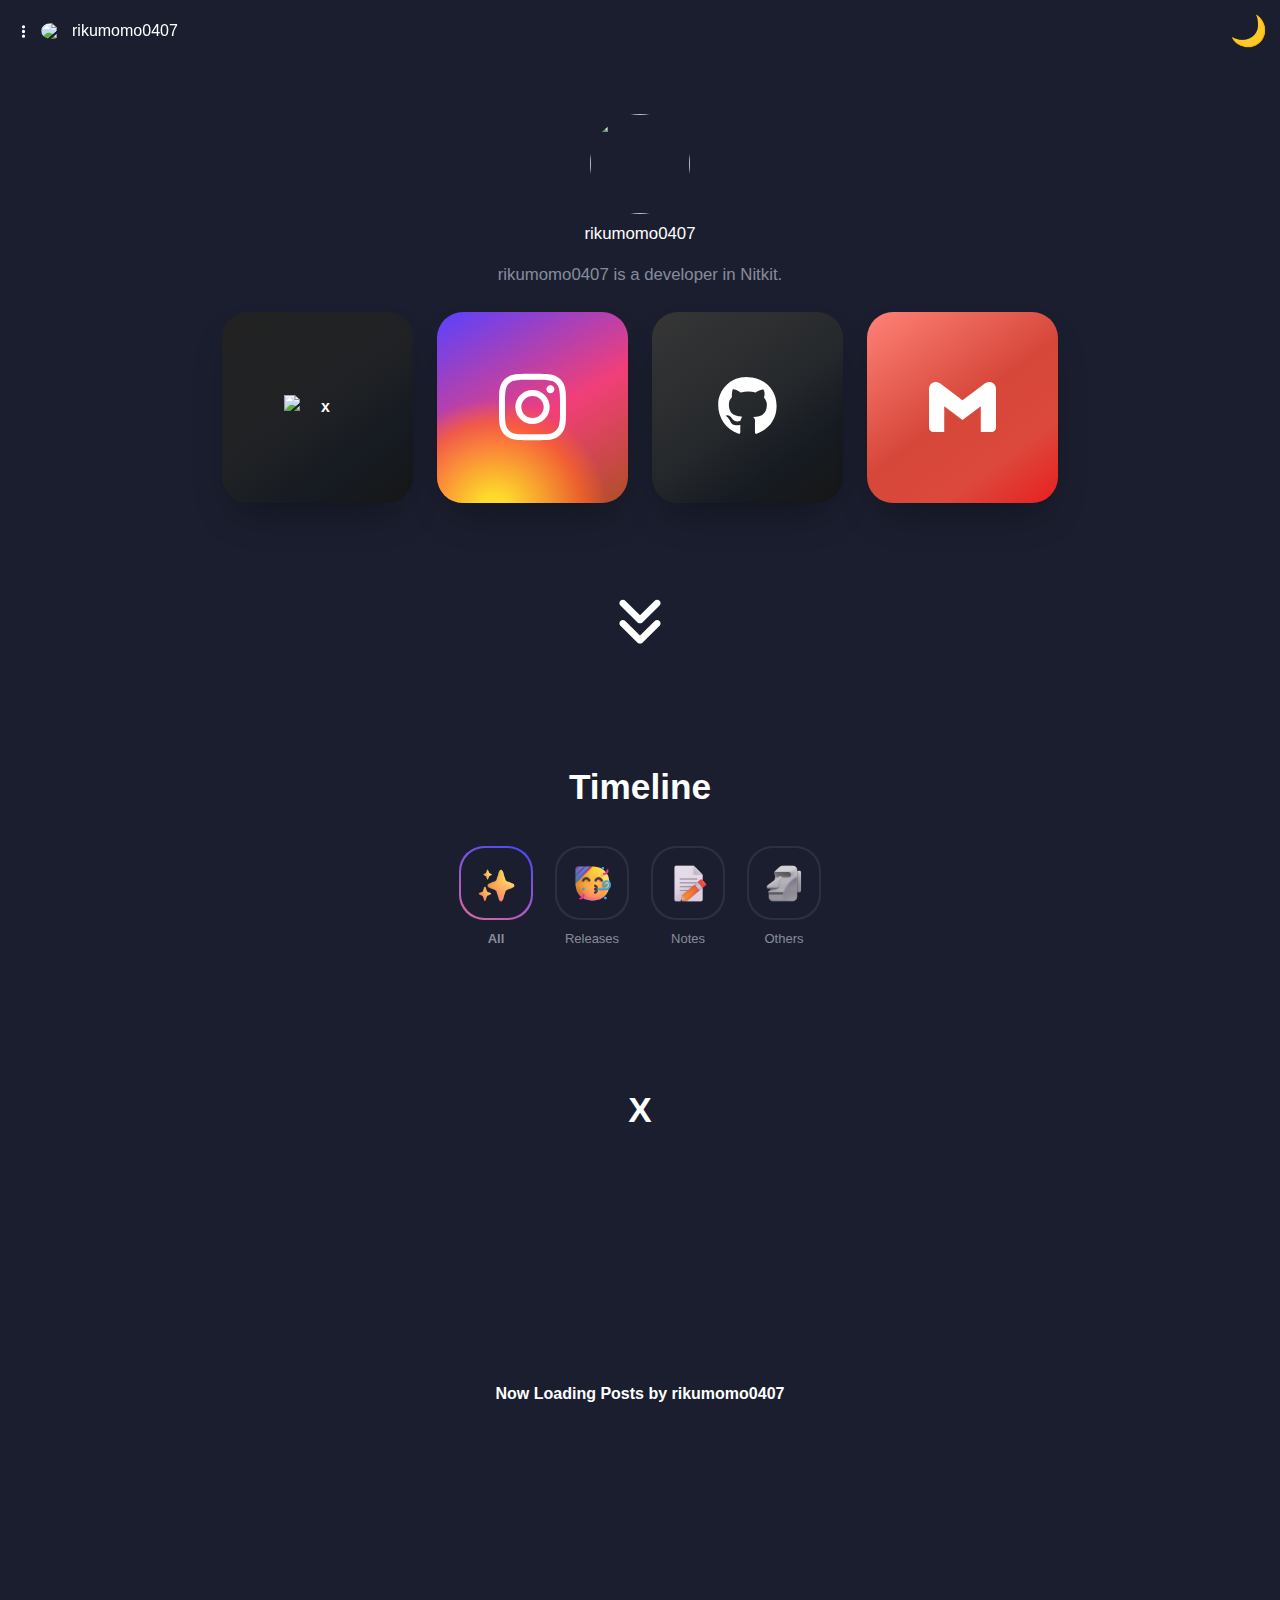
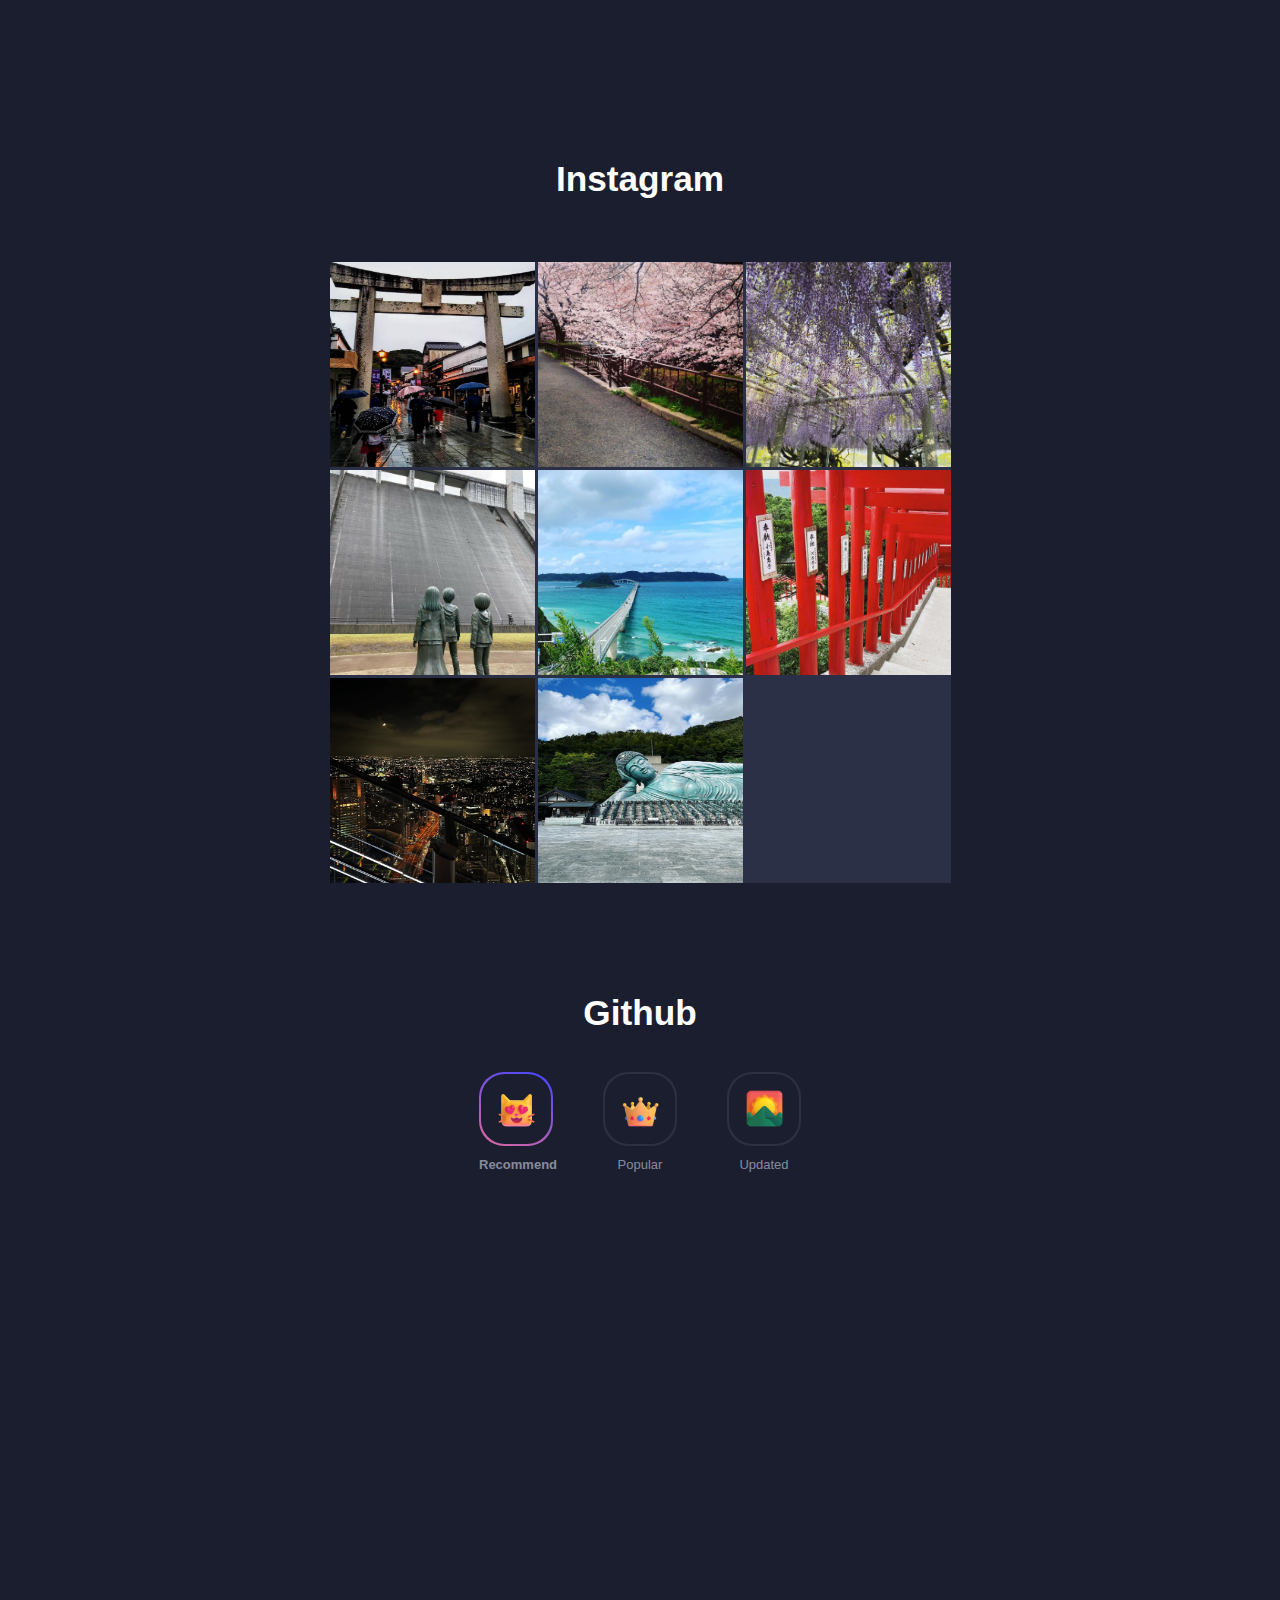
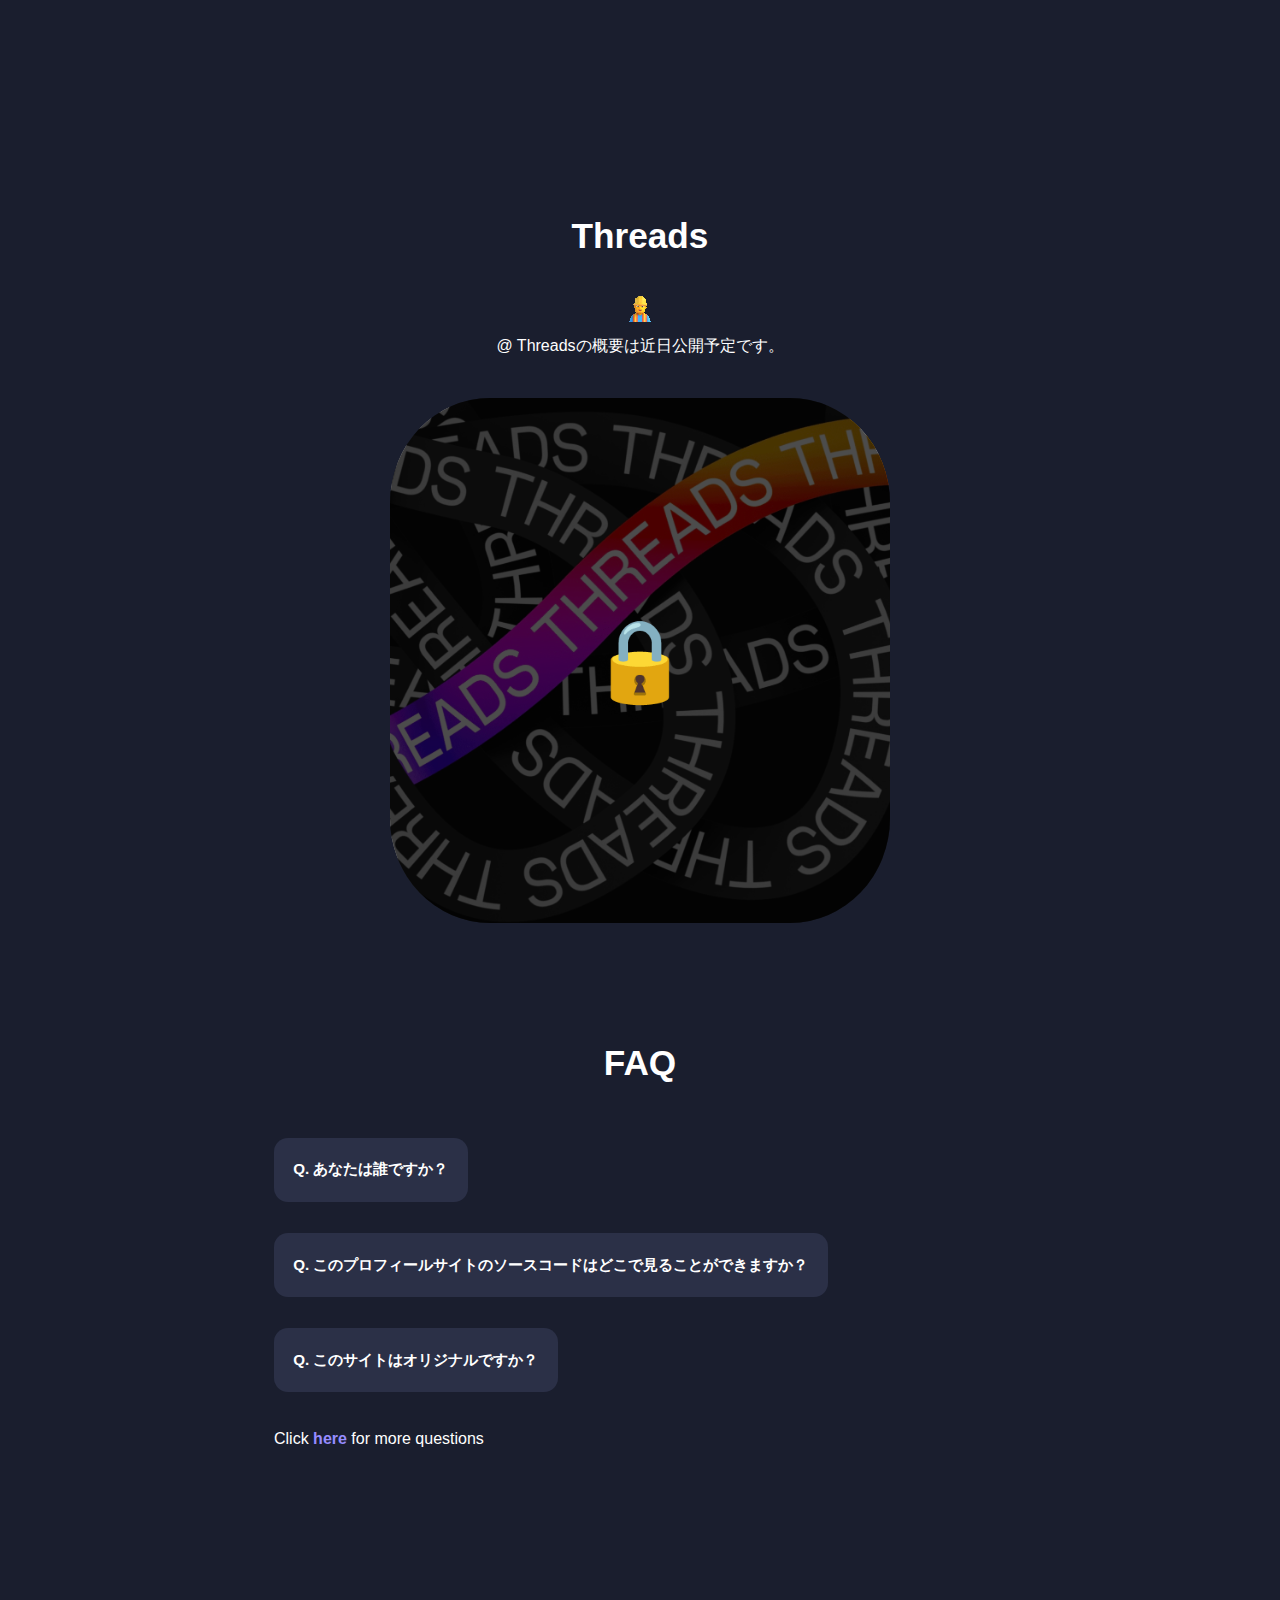
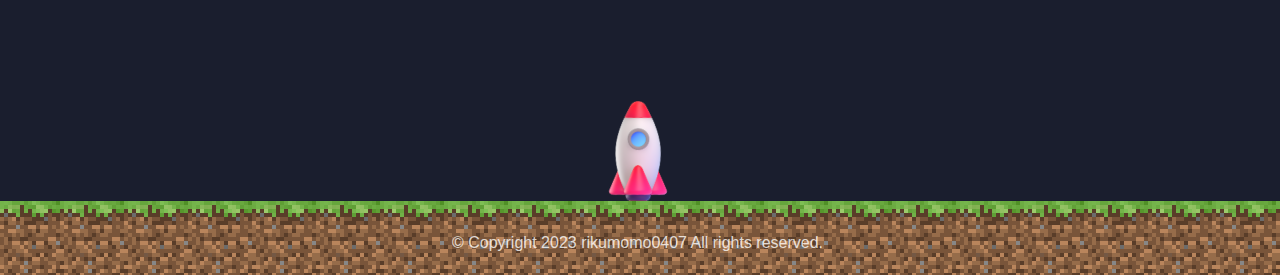
==== commit 36b64794: "Add files via upload" ====
--- a/index.html
+++ b/index.html
@@ -85,8 +85,8 @@
             <label for="others"><p><span><img src="images/png/moai_3d.png" width="41px"></span></p><span>Others</span></label>
         </nav>
         <div></div>
-        <input type="radio" name="more_button" value="show_more" id="show_more">
-        <label for="show_more">Show more</label>
+        <!-- <input type="radio" name="more_button" value="show_more" id="show_more">
+        <label for="show_more">Show more</label> -->
     </div>
     <div id="x">
         <h1>X</h1>
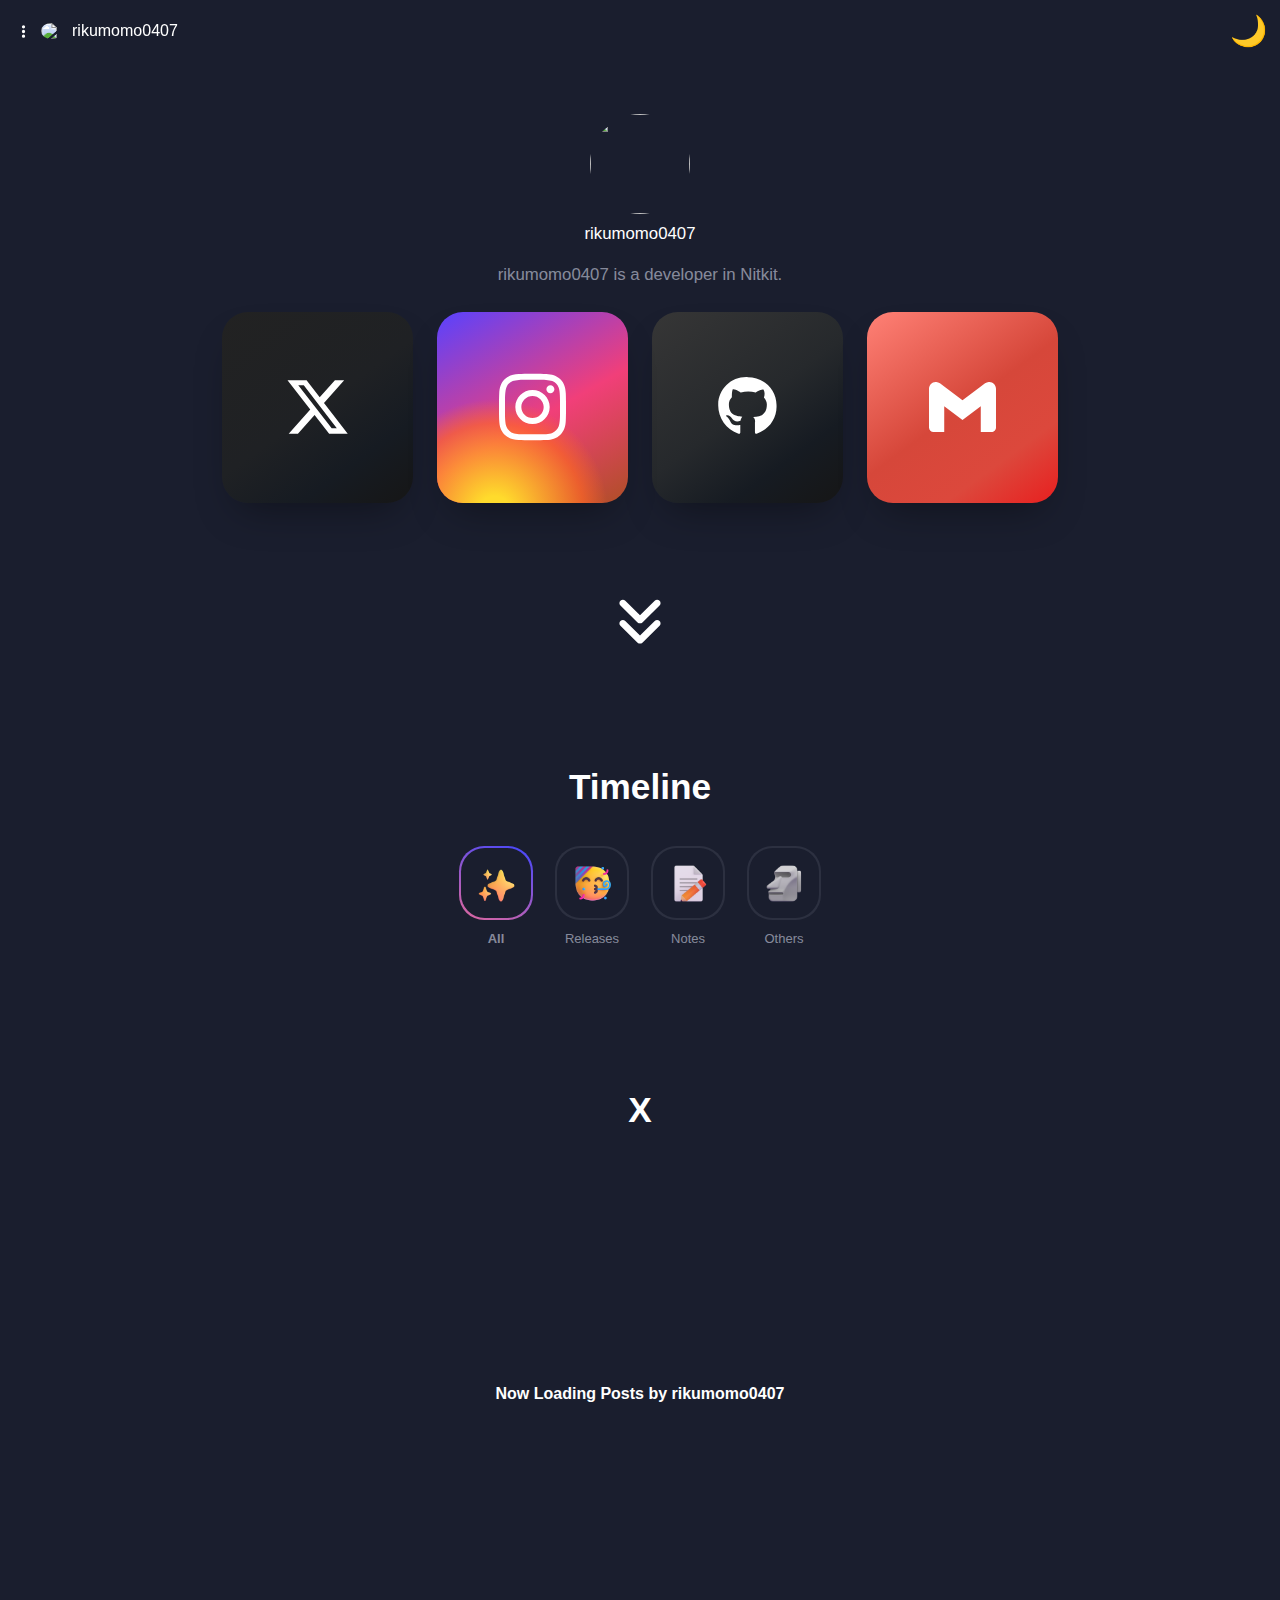
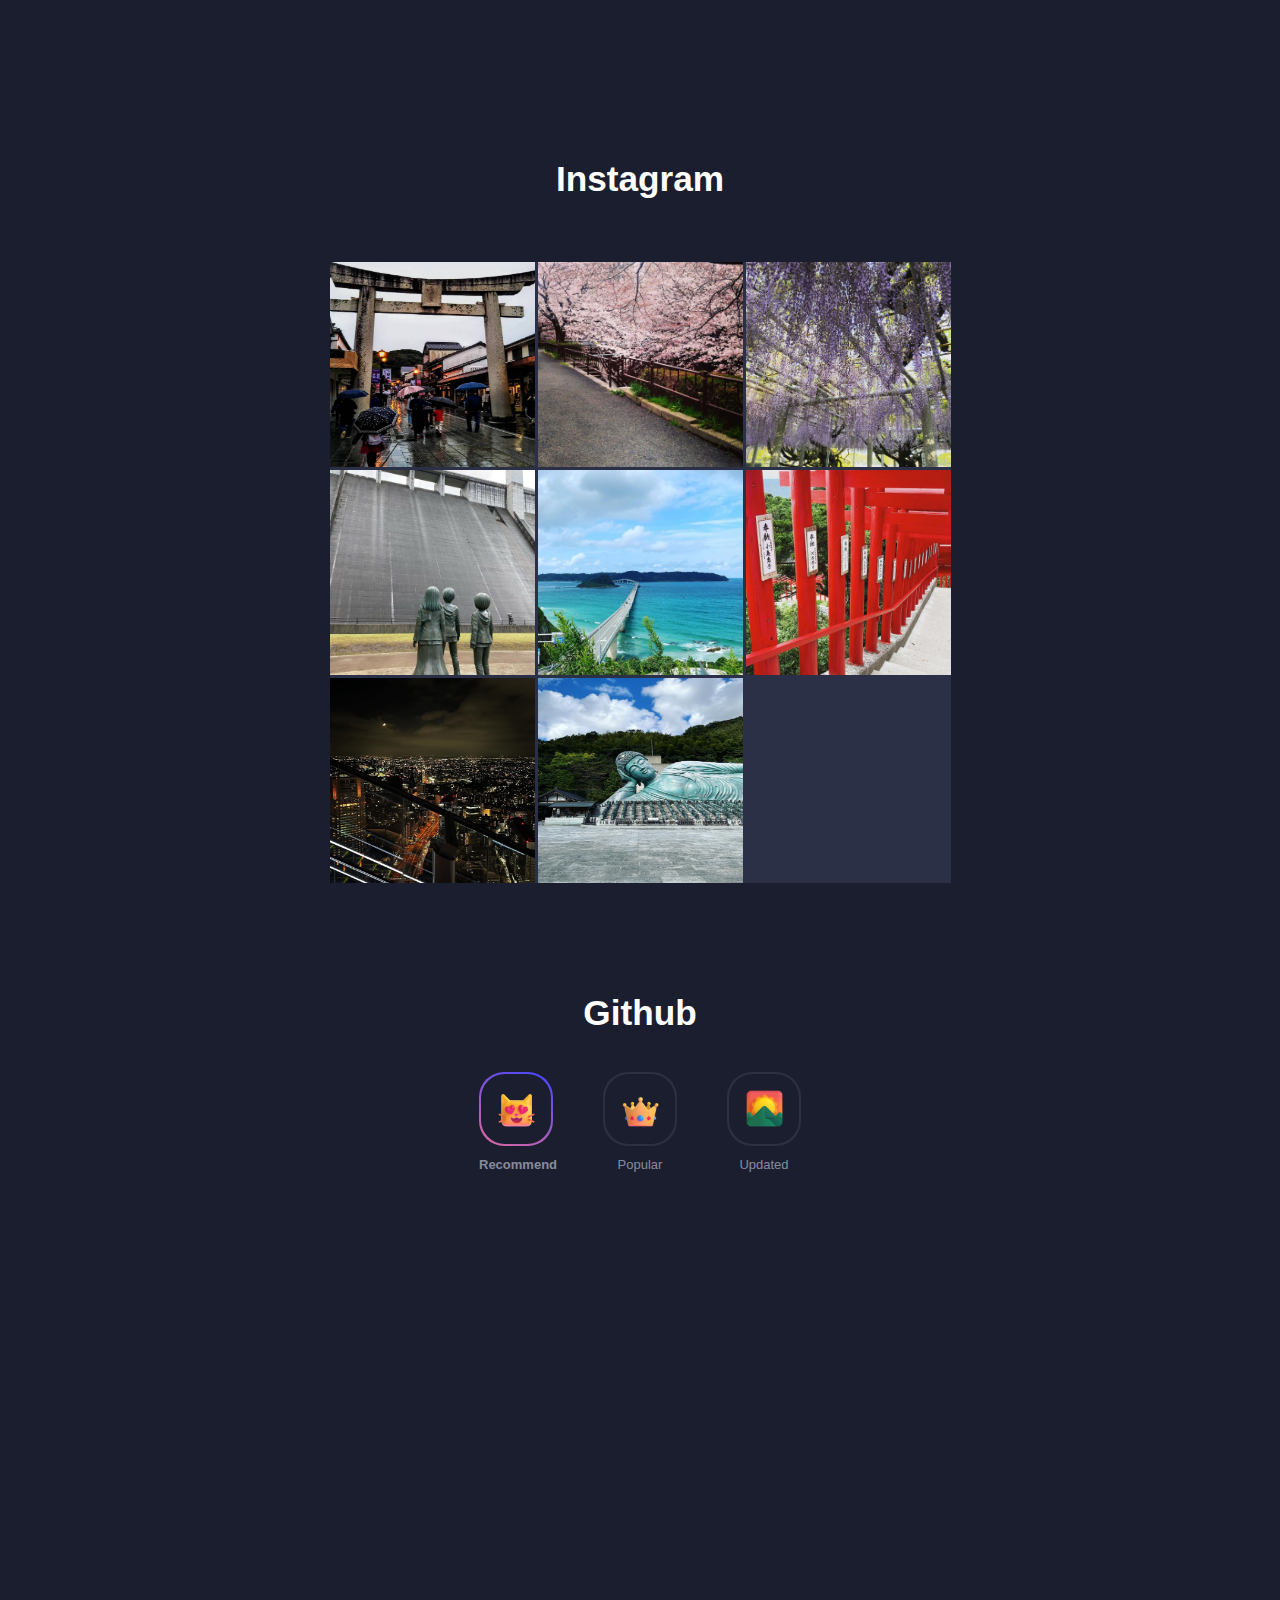
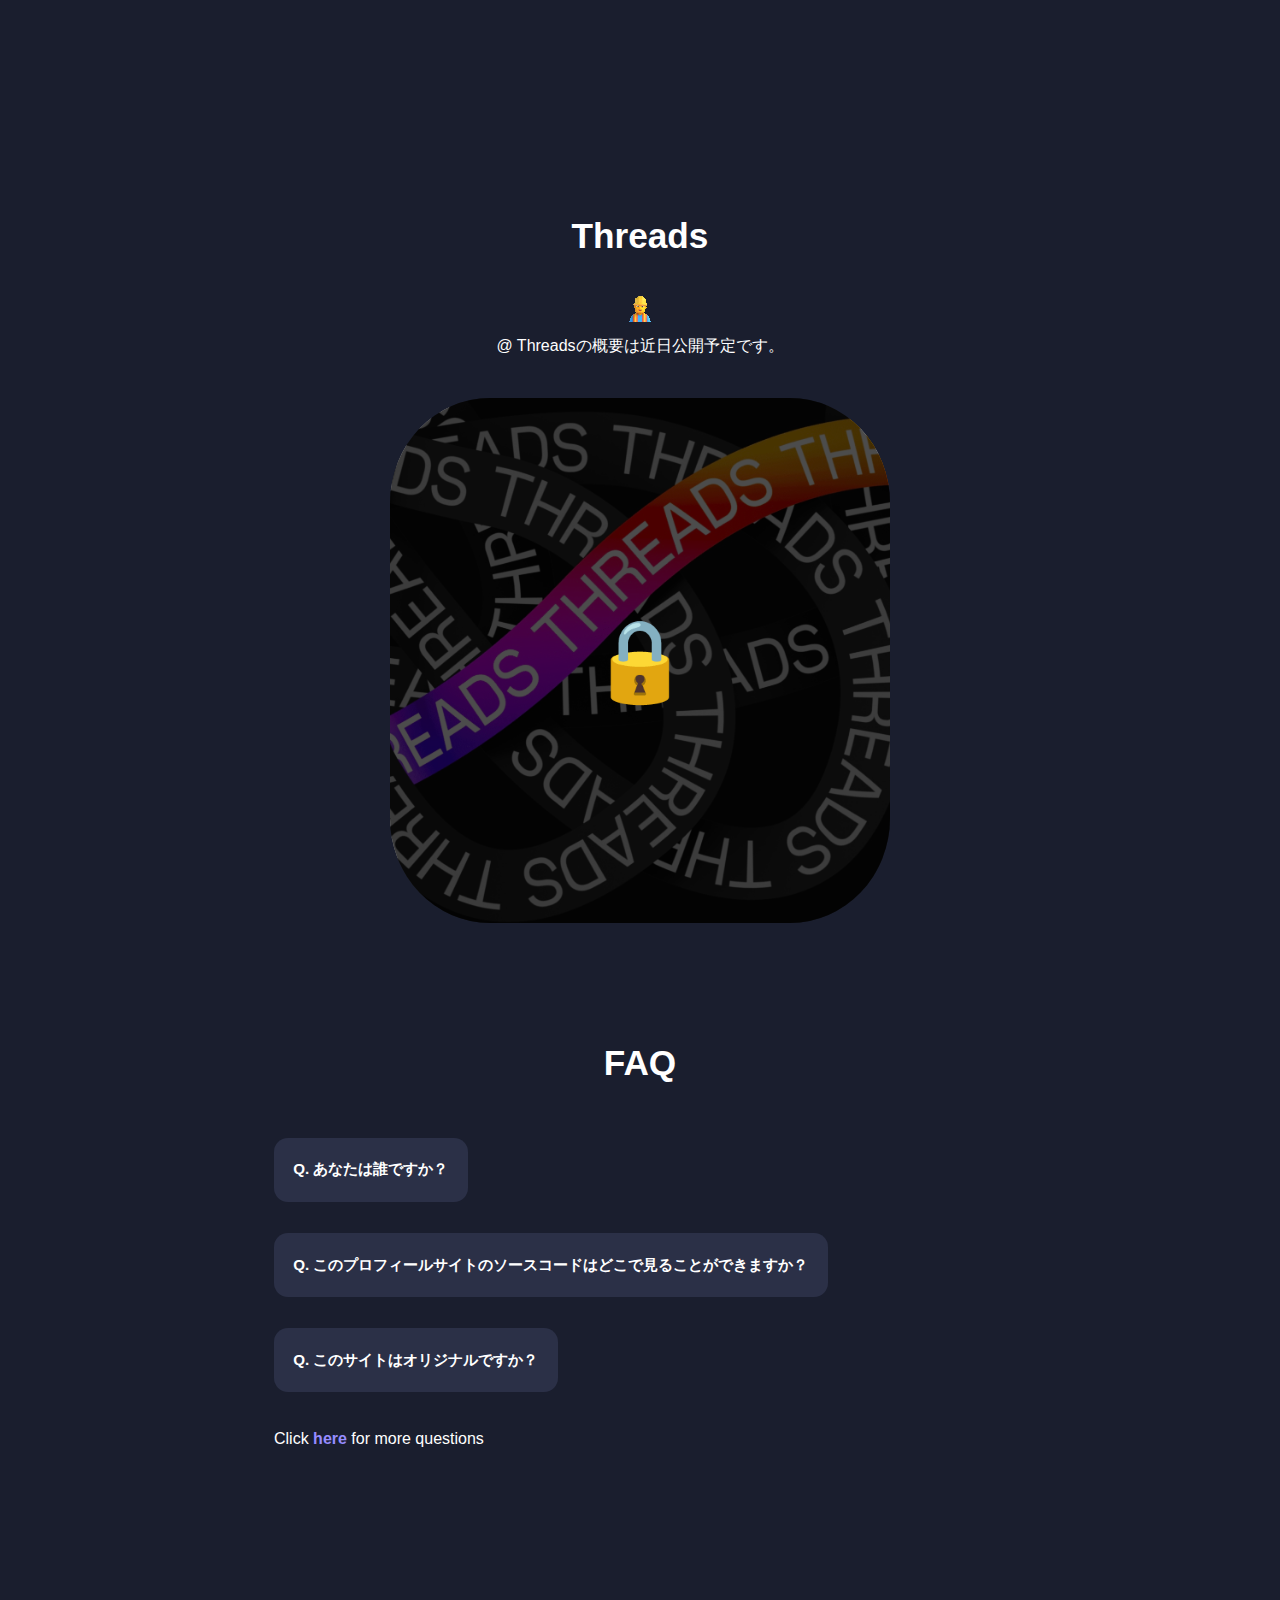
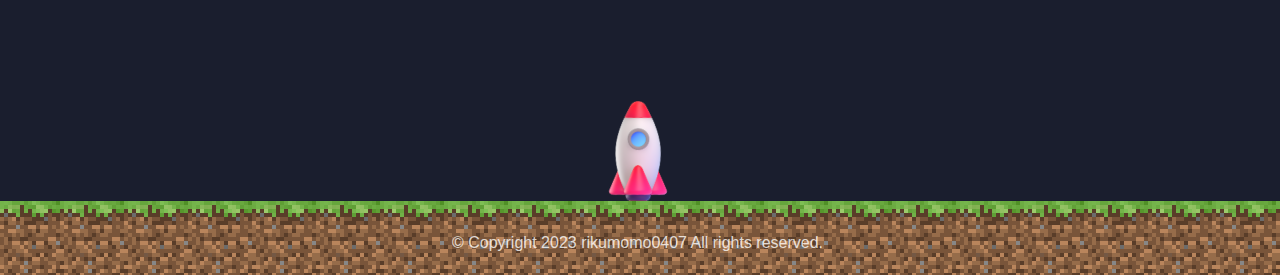
==== commit 5afaf6f6: "Add files via upload" ====
--- a/index.html
+++ b/index.html
@@ -41,7 +41,7 @@
                 <ul>
                     <li><a href="#pagetop">TOP</a></li>
                     <li><a href="#timeline">TIMELINE</a></li>
-                    <li><a href="#x">x</a></li>
+                    <li><a href="#x">X</a></li>
                     <li><a href="#instagram">INSTAGRAM</a></li>
                     <li><a href="#github">GITHUB</a></li>
                     <li><a href="#threads">THREADS</a></li>
